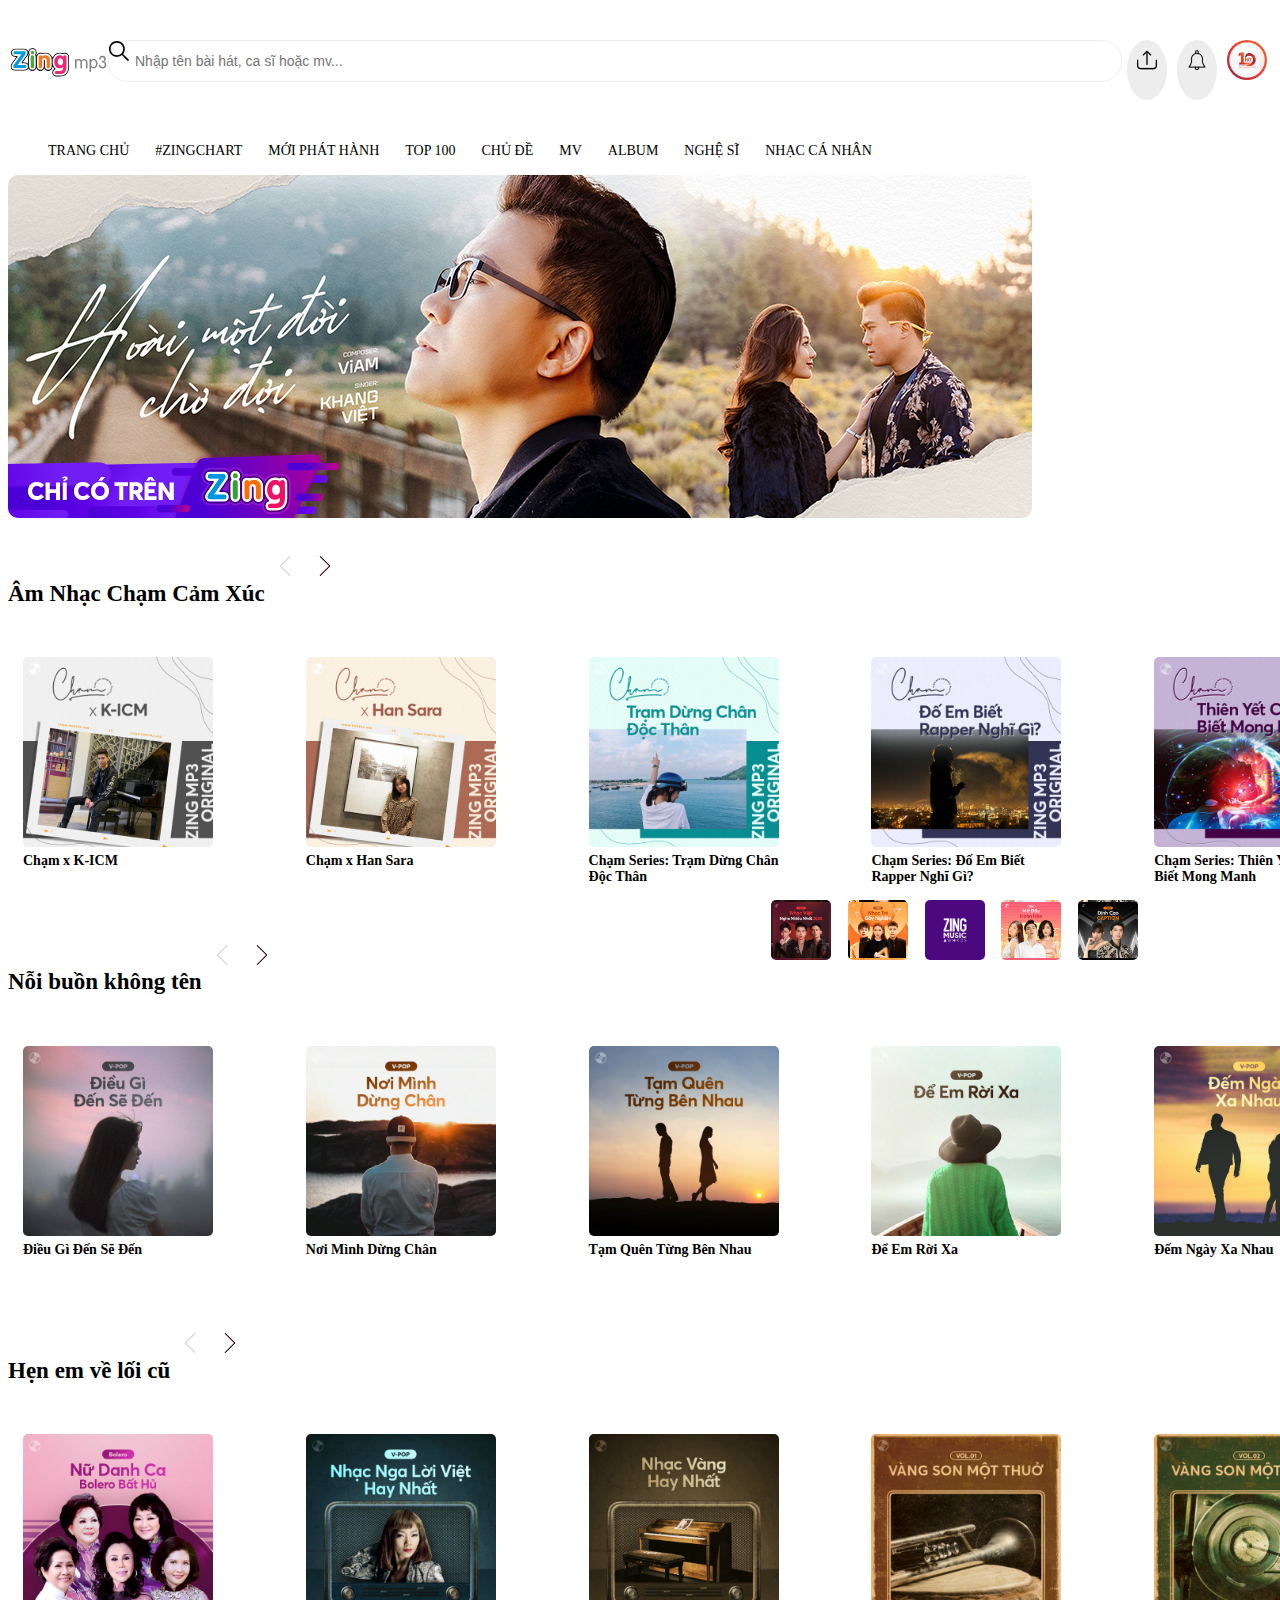
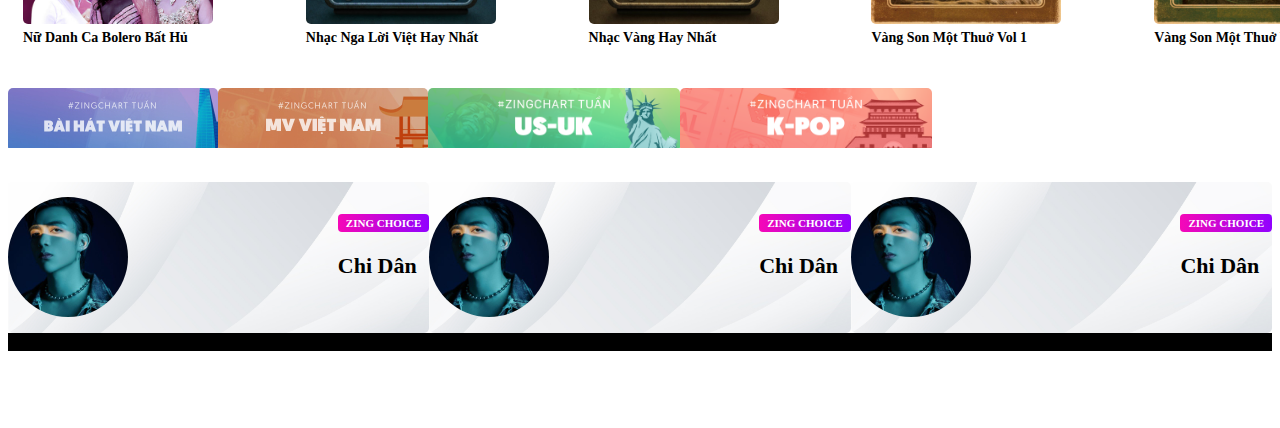
==== index.html @ ca233515 "push 23/11" ====
<!DOCTYPE html >
<html lang="en">
<head>
  <meta charset="UTF-8">
  <meta name="viewport" content="width=device-width, initial-scale=1.0">
  <link rel="stylesheet" href="/style/header/style.css">
  <link rel="stylesheet" href="/base.css">
  <link rel="stylesheet" href="./style/main/main.css">
  <link rel="stylesheet" href="https://cdnjs.cloudflare.com/ajax/libs/font-awesome/5.15.1/css/all.min.css" integrity="sha512-+4zCK9k+qNFUR5X+cKL9EIR+ZOhtIloNl9GIKS57V1MyNsYpYcUrUeQc9vNfzsWfV28IaLL3i96P9sdNyeRssA==" crossorigin="anonymous" />
  <link rel="stylesheet" href="https://cdn.jsdelivr.net/npm/bootstrap@4.5.3/dist/css/bootstrap.min.css" integrity="sha384-TX8t27EcRE3e/ihU7zmQxVncDAy5uIKz4rEkgIXeMed4M0jlfIDPvg6uqKI2xXr2" crossorigin="anonymous">
  <title>Zing mp3</title>
</head>
<body id="container">
  <div class="container" >

    <!--HEADER HTML-->
    <header class="row" >
      <div class="header__top col-xl-12">
        <div class="header__logo col-xl-2 col-md-3">
          <img src="./img/icon/logo.svg" alt="">
        </div>
        
        <div class="header__search col-xl-6 col-md-5">
          <img src="./img/icon/search.svg" alt="">
          <input type="text" name="" id="input" placeholder="Nhập tên bài hát, ca sĩ hoặc mv...">
          
          <div class="search__trend hidden" id="search__trend">
            <div class="search__box">
              <object type="image/svg+xml" data="./img/icon/trending.svg" class="">
              </object>
              <p>yêu một người</p>
            </div>
            <div class="search__box">
              <object type="image/svg+xml" data="./img/icon/trending.svg" class="">
              </object>
              <p>nhạc chuông</p>
            </div>
            <div class="search__box">
              <object type="image/svg+xml" data="./img/icon/trending.svg" class="">
              </object>
              <p>zing choice</p>
            </div>
            <div class="search__box">
              <object type="image/svg+xml" data="./img/icon/trending.svg" class="">
              </object>
              <p>#zingchart</p>
            </div>
          </div>
        </div>
  
        <div class="nav__item col-xl-4 col-md-4">
          <div class="nav__item-box">
            <object type="image/svg+xml" data="./img/icon/upload.svg" class="header__icon">
              
            </object>

          </div>
          <div class="nav__item-box">
            <object type="image/svg+xml" data="./img/icon/notification.svg" class="header__icon">
            </object>

          </div>
          <div class="nav__item-avatar">
            <img src="./img/icon/hit.png  " alt="">
          </div>
          
        </div>
      </div>
      
      <div class="header__bottom col-xl-12">
        <ul class="header__bottom--menu col-xl-12">
          <li>Trang chủ</li>
          <li class="landmarks_menu">

            <a href="#">#Zingchart</a>

            <ul class="mini__menu">
              <li class="menu__box">
                <div>Realtime</div>
                <p>Bài hát</p>
                <p>MV</p>
              </li>

              <li class="menu__box">
                <div>Tuần</div>
                <p>Bài hát</p>
                <p>MV</p>
              </li>

              <li class="menu__box">
                <div>Us - Uk</div>
                <p>Bài hát</p>
                <p>MV</p>
              </li>

              <li class="menu__box">
                <div>K - pop</div>
                <p>Bài hát</p>
                <p>MV</p>
              </li>
            </ul>
          </li>
          <li>Mới phát hành</li>
          <li class="landmarks_menu">
            Top 100
            <ul class="mini__menu">
              <li class="menu__box">
                <div>Việt Nam</div>
                <p>Nhạc trẻ</p>
                <p>Nhạc trữ tình</p>
                <p>Quê hương</p>
                <p>Nhạc cách mạng</p>
                <p>Rap / hip hop việt</p>
                <p>Rock việt</p>
                <p>Dacne việt</p>
              </li>

              <li class="menu__box">
                <div>Âu mĩ</div>
                <p>Pop</p>
                <p>Rock</p>
                <p>Rap / hip hop</p>
                <p>Country</p>
                <p>Electronic / Dance</p>
                <p>R&B / Soul</p>
                <p>Audiophile</p>
              </li>

              <li class="menu__box">
                <div>Châu Á</div>
                <p>Hàn quốc</p>
                <p>Nhật bản</p>
                <p>Hoa ngữ</p>
              </li>

              <li class="menu__box">
                <div>Hòa tấu</div>
                <p>Classical</p>
                <p>Piano</p>
                <p>Guitar</p>
                <p>Viloin</p>
                <p>Cello</p>
                <p>Saxophone</p>
                <p>Nhạc cụ khác</p>
              </li>
            </ul>
          </li>
          <li>Chủ đề</li>
          <li>Mv</li>
          <li>Album</li>
          <li>Nghệ sĩ</li>
          <li>Nhạc cá nhân</li>
          <li>
            <img src="https://zjs.zadn.vn/zmp3-desktop/releases/v0.2.5/images/VIP-1x.svg" alt="">
          </li>
        </ul>
      </div>
    </header> 

    <!--MAIN HTML-->

    <div class="main row">

      <!--SLIDE IMG-->
      <div class="main__img-slide col-xl-12">
        <img id="bg-img" class="col-xl-12" src="./img/icon/img-slide.jpg" alt="">

        <div class="bg__img">
          <div class="bg__img-move bg__img-1"></div>
          <div class="bg__img-move bg__img-2"></div>
          <div class="bg__img-move bg__img-3"></div>
          <div class="bg__img-move bg__img-4"></div>
          <div class="bg__img-move bg__img-5"></div>
        
        </div>
      </div>

      <!--CARD PLAYLIST 1-->
      <div class="main__playlist col-xl-12">
        <div class="main__title">
          <h4 class="col-xl-6">Âm Nhạc Chạm Cảm Xúc</h4>
          <div class="col-xl-6 main__title-right">
            <object class="left__icon" data="./img/icon/left-arrow.svg" type=""></object>
            <object data="./img/icon/right-arrow.svg" type=""></object>
          </div>
        </div>
        
        
        <div class="img__album">
          <div class="img__album-item col-xl-2dot4 col-2dot4 col-lg-2dot4">
            <div class="zoom__img">
              <div class="img__item">
              </div>
              <div class="control__play">
                <div>
                  <object data="./img/icon/heart.svg" type=""></object>
                </div>
                <object class="icon__play" data="./img/icon/play-circular-button.svg" type=""></object>
                <div>
                  <object data="./img/icon/more.svg" type=""></object>
                </div>
              </div>
            </div>
            <h5 class="list__name">Chạm x K-ICM</h5>
          </div>

          <div class="img__album-item col-xl-2dot4 col-2dot4 col-lg-2dot4">
            <div class="zoom__img">
              <div class="img__item img__item-2">
              </div>
              <div class="control__play">
                <div>
                  <object data="./img/icon/heart.svg" type=""></object>
                </div>
                <object class="icon__play" data="./img/icon/play-circular-button.svg" type=""></object>
                <div>
                  <object data="./img/icon/more.svg" type=""></object>
                </div>
              </div>
            </div>
            <h5 class="list__name">Chạm x Han Sara</h5>

          </div>
          <div class="img__album-item col-xl-2dot4 col-2dot4 col-lg-2dot4">
            <div class="zoom__img">
              <div class="img__item img__item-3">
              </div>
              <div class="control__play">
                <div>
                  <object data="./img/icon/heart.svg" type=""></object>
                </div>
                <object class="icon__play" data="./img/icon/play-circular-button.svg" type=""></object>
                <div>
                  <object data="./img/icon/more.svg" type=""></object>
                </div>
              </div>
            </div>
            <h5 class="list__name">Chạm Series: Trạm Dừng Chân Độc Thân</h5>
          </div>

          <div class="img__album-item col-xl-2dot4 col-2dot4 col-lg-2dot4">
            <div class="zoom__img">
              <div class="img__item img__item-4">
              </div>
              <div class="control__play">
                <div class="play__list">
                  <object data="./img/icon/heart.svg" type=""></object>
                </div>
                <object class="icon__play" data="./img/icon/play-circular-button.svg" type=""></object>
                <div>
                  <object data="./img/icon/more.svg" type=""></object>
                </div>
              </div>
            </div>
            <h5 class="list__name">Chạm Series: Đố Em Biết Rapper Nghĩ Gì?</h5>
          </div>

          <div class="img__album-item col-xl-2dot4 col-2dot4 col-lg-2dot4">
            <div class="zoom__img">
              <div class="img__item img__item-5">
              </div>
              <div class="control__play">
                <div>
                  <object data="./img/icon/heart.svg" type=""></object>
                </div>
                <object class="icon__play" data="./img/icon/play-circular-button.svg" type=""></object>
                <div>
                  <object data="./img/icon/more.svg" type=""></object>
                </div>
              </div>
            </div>
            <h5 class="list__name">Chạm Series: Thiên Yết Cũng Biết Mong Manh</h5>
          </div>
        </div>
      </div>

      <!--CARD PLAYLIST 2-->
      <div class="main__playlist col-xl-12">
        <div class="main__title">
          <h4 class="col-xl-6">Nỗi buồn không tên</h4>
          <div class="col-xl-6 main__title-right">
            <object class="left__icon" data="./img/icon/left-arrow.svg" type=""></object>
            <object data="./img/icon/right-arrow.svg" type=""></object>
          </div>
        </div>
        
        
        <div class="img__album">
          <div class="img__album-item col-xl-2dot4 col-2dot4 col-lg-2dot4">
            <div class="zoom__img">
              <div class="img__item img__item-6">
              </div>
              <div class="control__play">
                <div>
                  <object data="./img/icon/heart.svg" type=""></object>
                </div>
                <object class="icon__play" data="./img/icon/play-circular-button.svg" type=""></object>
                <div>
                  <object data="./img/icon/more.svg" type=""></object>
                </div>
              </div>
            </div>
            <h5 class="list__name">Điều Gì Đến Sẽ Đến</h5>
          </div>

          <div class="img__album-item col-xl-2dot4 col-2dot4 col-lg-2dot4">
            <div class="zoom__img">
              <div class="img__item img__item-7">
              </div>
              <div class="control__play">
                <div>
                  <object data="./img/icon/heart.svg" type=""></object>
                </div>
                <object class="icon__play" data="./img/icon/play-circular-button.svg" type=""></object>
                <div>
                  <object data="./img/icon/more.svg" type=""></object>
                </div>
              </div>
            </div>
            <h5 class="list__name">Nơi Mình Dừng Chân</h5>

          </div>
          <div class="img__album-item col-xl-2dot4 col-2dot4 col-lg-2dot4">
            <div class="zoom__img">
              <div class="img__item img__item-8">
              </div>
              <div class="control__play">
                <div>
                  <object data="./img/icon/heart.svg" type=""></object>
                </div>
                <object class="icon__play" data="./img/icon/play-circular-button.svg" type=""></object>
                <div>
                  <object data="./img/icon/more.svg" type=""></object>
                </div>
              </div>
            </div>
            <h5 class="list__name">Tạm Quên Từng Bên Nhau</h5>
          </div>

          <div class="img__album-item col-xl-2dot4 col-2dot4 col-lg-2dot4">
            <div class="zoom__img">
              <div class="img__item img__item-9">
              </div>
              <div class="control__play">
                <div class="play__list">
                  <object data="./img/icon/heart.svg" type=""></object>
                </div>
                <object class="icon__play" data="./img/icon/play-circular-button.svg" type=""></object>
                <div>
                  <object data="./img/icon/more.svg" type=""></object>
                </div>
              </div>
            </div>
            <h5 class="list__name">Để Em Rời Xa</h5>
          </div>

          <div class="img__album-item col-xl-2dot4 col-2dot4 col-lg-2dot4">
            <div class="zoom__img">
              <div class="img__item img__item-10">
              </div>
              <div class="control__play">
                <div>
                  <object data="./img/icon/heart.svg" type=""></object>
                </div>
                <object class="icon__play" data="./img/icon/play-circular-button.svg" type=""></object>
                <div>
                  <object data="./img/icon/more.svg" type=""></object>
                </div>
              </div>
            </div>
            <h5 class="list__name">Đếm Ngày Xa Nhau</h5>
          </div>
        </div>
      </div>

      <!--CARD PLAYLIST 3-->
      <div class="main__playlist col-xl-12">
        <div class="main__title">
          <h4 class="col-xl-6">Hẹn em về lối cũ</h4>
          <div class="col-xl-6 main__title-right">
            <object class="left__icon" data="./img/icon/left-arrow.svg" type=""></object>
            <object data="./img/icon/right-arrow.svg" type=""></object>
          </div>
        </div>
        
        
        <div class="img__album">
          <div class="img__album-item col-xl-2dot4 col-2dot4 col-lg-2dot4">
            <div class="zoom__img">
              <div class="img__item img__item-11">
              </div>
              <div class="control__play">
                <div>
                  <object data="./img/icon/heart.svg" type=""></object>
                </div>
                <object class="icon__play" data="./img/icon/play-circular-button.svg" type=""></object>
                <div>
                  <object data="./img/icon/more.svg" type=""></object>
                </div>
              </div>
            </div>
            <h5 class="list__name">Nữ Danh Ca Bolero Bất Hủ</h5>
          </div>

          <div class="img__album-item col-xl-2dot4 col-2dot4 col-lg-2dot4">
            <div class="zoom__img">
              <div class="img__item img__item-12">
              </div>
              <div class="control__play">
                <div>
                  <object data="./img/icon/heart.svg" type=""></object>
                </div>
                <object class="icon__play" data="./img/icon/play-circular-button.svg" type=""></object>
                <div>
                  <object data="./img/icon/more.svg" type=""></object>
                </div>
              </div>
            </div>
            <h5 class="list__name">Nhạc Nga Lời Việt Hay Nhất</h5>

          </div>
          <div class="img__album-item col-xl-2dot4 col-2dot4 col-lg-2dot4">
            <div class="zoom__img">
              <div class="img__item img__item-13">
              </div>
              <div class="control__play">
                <div>
                  <object data="./img/icon/heart.svg" type=""></object>
                </div>
                <object class="icon__play" data="./img/icon/play-circular-button.svg" type=""></object>
                <div>
                  <object data="./img/icon/more.svg" type=""></object>
                </div>
              </div>
            </div>
            <h5 class="list__name">Nhạc Vàng Hay Nhất</h5>
          </div>

          <div class="img__album-item col-xl-2dot4 col-2dot4 col-lg-2dot4">
            <div class="zoom__img">
              <div class="img__item img__item-14">
              </div>
              <div class="control__play">
                <div class="play__list">
                  <object data="./img/icon/heart.svg" type=""></object>
                </div>
                <object class="icon__play" data="./img/icon/play-circular-button.svg" type=""></object>
                <div>
                  <object data="./img/icon/more.svg" type=""></object>
                </div>
              </div>
            </div>
            <h5 class="list__name">Vàng Son Một Thuở Vol 1</h5>
          </div>

          <div class="img__album-item col-xl-2dot4 col-2dot4 col-lg-2dot4">
            <div class="zoom__img">
              <div class="img__item img__item-15">
              </div>
              <div class="control__play">
                <div>
                  <object data="./img/icon/heart.svg" type=""></object>
                </div>
                <object class="icon__play" data="./img/icon/play-circular-button.svg" type=""></object>
                <div>
                  <object data="./img/icon/more.svg" type=""></object>
                </div>
              </div>
            </div>
            <h5 class="list__name">Vàng Son Một Thuở Vol 2</h5>
          </div>
        </div>
      </div>

      <div class="song__ranking"></div>


      <div class="col-xl-12 zingchart__list">
        <div class="chart__item col-xl-3">
          <div>
            <img src="./img//img-card/chart1.jpg" alt="">
          </div>
          
        </div>
        
        <div class="chart__item col-xl-3">
          <div>
            <img src="./img//img-card/chart2.jpg" alt="">
          </div>
        </div>

        <div class="chart__item col-xl-3">
          <div>
            <img src="./img//img-card/chart3.png" alt="">
          </div>
        </div>

        <div class="chart__item col-xl-3">
          <div>
            <img src="./img//img-card/chart4.png" alt="">
          </div>
        </div>
        

      </div>

      <div class="zing__choice col-xl-12">
        <div class="singer__choice col-xl-4">
          <img class="choice__avatar" src="./img//img-card/chi-dan.jpg" alt="">
          <div class="info__choice">
            <span><i class="fas fa-star"></i>ZING CHOICE</span>
            <p>Chi Dân</p>
          </div>
        </div>
        
        <div class="singer__choice col-xl-4">
          <img class="choice__avatar" src="./img//img-card/chi-dan.jpg" alt="">
          <div class="info__choice">
            <span><i class="fas fa-star"></i>ZING CHOICE</span>
            <p>Chi Dân</p>
          </div>
        </div>

        <div class="singer__choice col-xl-4">
          <img class="choice__avatar" src="./img//img-card/chi-dan.jpg" alt="">
          <div class="info__choice">
            <span><i class="fas fa-star"></i>ZING CHOICE</span>
            <p>Chi Dân</p>
          </div>
        </div>

      </div>


      
    </div>

    <div class="col-xl-12" style="background-color: black;display: flex;">
      111

    </div>
  </div>
</body>

<script src="./js/header.js"></script>
</html>
---- style/header/style.css ----
.hidden {
  display: none;
}

.show {
  display: block;
}

.col-half-offset {
  margin-left: 4.166666667% !important;
}

.col-2dot4,
.col-sm-2dot4,
.col-md-2dot4,
.col-lg-2dot4,
.col-xl-2dot4 {
  position: relative;
  width: 100%;
  min-height: 1px;
  padding-right: 15px;
  padding-left: 15px;
}

.col-2dot4 {
  -webkit-box-flex: 0;
  -ms-flex: 0 0 20%;
  flex: 0 0 20%;
  max-width: 20%;
}

@media (min-width: 540px) {
  .col-sm-2dot4 {
    -webkit-box-flex: 0;
    -ms-flex: 0 0 20%;
    flex: 0 0 20%;
    max-width: 20%;
  }
}

@media (min-width: 720px) {
  .col-md-2dot4 {
    -webkit-box-flex: 0;
    -ms-flex: 0 0 20%;
    flex: 0 0 20%;
    max-width: 20%;
  }
}

@media (min-width: 960px) {
  .col-lg-2dot4 {
    -webkit-box-flex: 0;
    -ms-flex: 0 0 20%;
    flex: 0 0 20%;
    max-width: 20%;
  }
}

@media (min-width: 1140px) {
  .col-xl-2dot4 {
    -webkit-box-flex: 0;
    -ms-flex: 0 0 20%;
    flex: 0 0 20%;
    max-width: 20%;
  }
}

.hidden {
  display: none;
}

.show {
  display: block;
}

.col-half-offset {
  margin-left: 4.166666667% !important;
}

.col-2dot4,
.col-sm-2dot4,
.col-md-2dot4,
.col-lg-2dot4,
.col-xl-2dot4 {
  position: relative;
  width: 100%;
  min-height: 1px;
  padding-right: 15px;
  padding-left: 15px;
}

.col-2dot4 {
  -webkit-box-flex: 0;
  -ms-flex: 0 0 20%;
  flex: 0 0 20%;
  max-width: 20%;
}

@media (min-width: 540px) {
  .col-sm-2dot4 {
    -webkit-box-flex: 0;
    -ms-flex: 0 0 20%;
    flex: 0 0 20%;
    max-width: 20%;
  }
}

@media (min-width: 720px) {
  .col-md-2dot4 {
    -webkit-box-flex: 0;
    -ms-flex: 0 0 20%;
    flex: 0 0 20%;
    max-width: 20%;
  }
}

@media (min-width: 960px) {
  .col-lg-2dot4 {
    -webkit-box-flex: 0;
    -ms-flex: 0 0 20%;
    flex: 0 0 20%;
    max-width: 20%;
  }
}

@media (min-width: 1140px) {
  .col-xl-2dot4 {
    -webkit-box-flex: 0;
    -ms-flex: 0 0 20%;
    flex: 0 0 20%;
    max-width: 20%;
  }
}

.container {
  height: 2000px;
}

header {
  margin-top: 20px;
  -webkit-box-align: center;
      -ms-flex-align: center;
          align-items: center;
  position: -webkit-sticky;
  position: sticky;
  top: 0;
  padding-top: 20px;
  z-index: 99;
  background-color: white;
}

header .header__top {
  display: -webkit-box;
  display: -ms-flexbox;
  display: flex;
}

header .header__logo img {
  height: 32px;
  width: 100px;
  -webkit-transform: translateY(20%);
          transform: translateY(20%);
}

header .header__search {
  position: relative;
  width: 100%;
  border-radius: 20px;
  z-index: 3;
  border: 1px solid #dbdbdb80;
  height: 40px;
}

header .header__search img {
  height: 20px;
  width: 20px;
  margin-bottom: 5px;
}

header .header__search .search__trend {
  position: absolute;
  top: -12px;
  left: 0;
  right: 0;
  z-index: -1;
  background-color: white;
  border-left: 1px solid #dbdbdb80;
  border-right: 1px solid #dbdbdb80;
  border-bottom: 1px solid #dbdbdb80;
  border-radius: 20px !important;
  margin-top: 10px;
  padding-bottom: 10px;
}

header .header__search .search__trend object {
  cursor: pointer;
  height: 20px;
  width: 20px;
  stroke: "white";
  stroke-width: "10";
  -webkit-transform: translateY(50%);
          transform: translateY(50%);
  -webkit-filter: invert(76%) sepia(1%) saturate(386%) hue-rotate(14deg) brightness(84%) contrast(93%);
          filter: invert(76%) sepia(1%) saturate(386%) hue-rotate(14deg) brightness(84%) contrast(93%);
}

header .header__search .search__trend div {
  cursor: pointer;
  border-radius: 5px;
  display: -webkit-box;
  display: -ms-flexbox;
  display: flex;
  padding: 2px 0 2px 6px;
  line-height: 37px !important;
}

header .header__search .search__trend div:first-child {
  margin-top: 30px;
}

header .header__search .search__trend div:hover {
  background-color: #DBDBDB;
}

header .header__search .search__trend div p {
  margin-left: 10px;
  font-size: 14px;
  margin-bottom: 0;
}

header .header__search input {
  margin: 0 auto;
  width: 95%;
  border: none;
  line-height: 36px;
}

header .header__search input::-webkit-input-placeholder {
  font-size: 14px;
}

header .header__search input:focus {
  outline: none;
}

header .header__search input:focus .header__search {
  height: 100px !important;
}

header .header__search input::before {
  content: '';
  height: 100px;
}

header .nav__item {
  display: -webkit-box;
  display: -ms-flexbox;
  display: flex;
  -webkit-box-pack: end;
      -ms-flex-pack: end;
          justify-content: flex-end;
  padding-right: 0;
}

header .nav__item .nav__item-box {
  height: 40px;
  width: 40px;
  border-radius: 50%;
  background-color: #dbdbdb80;
  padding: 10px 0px;
  margin: 0 5px;
  cursor: pointer;
}

header .nav__item .nav__item-box object {
  cursor: pointer;
  height: 20px;
  width: 20px;
  stroke: "white";
  stroke-width: "10";
  display: block;
  margin: 0 auto;
}

header .nav__item .nav__item-box:hover {
  background-color: #DBDBDB;
}

header .nav__item .nav__item-box:hover .header__icon {
  -webkit-filter: invert(38%) sepia(19%) saturate(2216%) hue-rotate(217deg) brightness(88%) contrast(83%);
          filter: invert(38%) sepia(19%) saturate(2216%) hue-rotate(217deg) brightness(88%) contrast(83%);
}

header .nav__item .nav__item-avatar {
  height: 40px;
  width: 40px;
  margin: 0 5px;
}

header .nav__item .nav__item-avatar img {
  height: 40px;
  width: 40px;
  border-radius: 50%;
}

.header__bottom .header__bottom--menu {
  display: -webkit-box;
  display: -ms-flexbox;
  display: flex;
  list-style: none;
}

.header__bottom .header__bottom--menu > li {
  cursor: pointer;
  font-weight: 500;
  font-size: 14px;
  margin: 27px 13px 0px 13px;
  text-transform: uppercase;
}

.header__bottom .header__bottom--menu > li:first-child {
  margin-left: 0;
}

.header__bottom .header__bottom--menu > li img {
  -webkit-transform: translateY(-10%);
          transform: translateY(-10%);
}

.header__bottom .header__bottom--menu > li > a {
  text-decoration: none;
  color: black;
}

.header__bottom .header__bottom--menu .landmarks_menu {
  position: relative;
}

.header__bottom .header__bottom--menu .landmarks_menu:hover .mini__menu {
  display: -webkit-box !important;
  display: -ms-flexbox !important;
  display: flex !important;
}

.header__bottom .header__bottom--menu .mini__menu {
  z-index: 2;
  position: absolute;
  display: none !important;
  border: 1px solid #dbdbdb80;
  border-radius: 15px;
  top: 100%;
  left: 0;
  display: -webkit-box;
  display: -ms-flexbox;
  display: flex;
  width: 45vw;
  color: black;
  list-style: none;
  padding-left: 0;
  padding-top: 15px;
  background-color: white;
  padding-bottom: 10px;
}

.header__bottom .header__bottom--menu .mini__menu .menu__box {
  width: 25%;
}

.header__bottom .header__bottom--menu .mini__menu .menu__box:first-child {
  margin: 0;
}

.header__bottom .header__bottom--menu .mini__menu .menu__box div {
  cursor: text !important;
  padding-left: 15px;
  margin-bottom: 10px;
  font-weight: 500;
  font-size: 15px;
}

.header__bottom .header__bottom--menu .mini__menu .menu__box p {
  margin: 0;
  font-weight: 400;
  text-transform: none;
  padding: 10px 15px;
}

.header__bottom .header__bottom--menu .mini__menu .menu__box p:hover {
  background-color: #DBDBDB;
}

.header__bottom .header__bottom--menu > li > a:hover {
  color: #6e55b4;
}

.header__bottom .header__bottom--menu > li:hover {
  color: #6e55b4;
}
/*# sourceMappingURL=style.css.map */
---- base.css ----
.main__img-slide:hover .bg__img-move  {
  top: 80% !important;
  /* z-index: 3; */
}
---- style/main/main.css ----
.hidden {
  display: none;
}

.show {
  display: block;
}

.col-half-offset {
  margin-left: 4.166666667% !important;
}

.col-2dot4,
.col-sm-2dot4,
.col-md-2dot4,
.col-lg-2dot4,
.col-xl-2dot4 {
  position: relative;
  width: 100%;
  min-height: 1px;
  padding-right: 15px;
  padding-left: 15px;
}

.col-2dot4 {
  -webkit-box-flex: 0;
  -ms-flex: 0 0 20%;
  flex: 0 0 20%;
  max-width: 20%;
}

@media (min-width: 540px) {
  .col-sm-2dot4 {
    -webkit-box-flex: 0;
    -ms-flex: 0 0 20%;
    flex: 0 0 20%;
    max-width: 20%;
  }
}

@media (min-width: 720px) {
  .col-md-2dot4 {
    -webkit-box-flex: 0;
    -ms-flex: 0 0 20%;
    flex: 0 0 20%;
    max-width: 20%;
  }
}

@media (min-width: 960px) {
  .col-lg-2dot4 {
    -webkit-box-flex: 0;
    -ms-flex: 0 0 20%;
    flex: 0 0 20%;
    max-width: 20%;
  }
}

@media (min-width: 1140px) {
  .col-xl-2dot4 {
    -webkit-box-flex: 0;
    -ms-flex: 0 0 20%;
    flex: 0 0 20%;
    max-width: 20%;
  }
}

.main {
  z-index: 2;
}

.main .main__img-slide {
  -webkit-transition: all 1s;
  transition: all 1s;
}

.main .main__img-slide img {
  border-radius: 10px;
}

.main .main__img-slide:hover .bg__img-move {
  top: 80%;
}

.main .main__img-slide .bg__img {
  display: -webkit-box;
  display: -ms-flexbox;
  display: flex;
}

.main .main__img-slide .bg__img .bg__img-move {
  position: absolute;
  top: 100%;
  left: 60%;
  -webkit-transition: all 0.4s;
  transition: all 0.4s;
  height: 56px;
  width: 56px;
  border-radius: 5px;
  border: 2px solid rgba(0, 0, 0, 0);
  background-image: url(../../img/img-lit/1.jpg);
  background-size: cover;
  margin: 0 3px;
}

.main .main__img-slide .bg__img .bg__img-move:hover {
  border: 2px solid white !important;
}

.main .main__img-slide .bg__img .bg__img-2 {
  position: absolute;
  top: 100%;
  left: 66%;
  -webkit-transition: all 0.5s;
  transition: all 0.5s;
  height: 56px;
  width: 56px;
  border: 2px solid rgba(0, 0, 0, 0);
  background-image: url("../../img/img-lit/2.jpg") !important;
  background-size: cover;
  margin: 0 3px;
}

.main .main__img-slide .bg__img .bg__img-3 {
  position: absolute;
  top: 100%;
  left: 72%;
  -webkit-transition: all 0.6s;
  transition: all 0.6s;
  height: 56px;
  width: 56px;
  border: 2px solid rgba(0, 0, 0, 0);
  background-image: url("../../img/img-lit/3.jpg") !important;
  background-size: cover;
  margin: 0 3px;
}

.main .main__img-slide .bg__img .bg__img-4 {
  position: absolute;
  top: 100%;
  left: 78%;
  -webkit-transition: all 0.7s;
  transition: all 0.7s;
  height: 56px;
  width: 56px;
  border: 2px solid rgba(0, 0, 0, 0);
  background-image: url("../../img/img-lit/4.jpg") !important;
  background-size: cover;
  margin: 0 3px;
}

.main .main__img-slide .bg__img .bg__img-5 {
  position: absolute;
  top: 100%;
  left: 84%;
  -webkit-transition: all 0.8s;
  transition: all 0.8s;
  height: 56px;
  width: 56px;
  border: 2px solid rgba(0, 0, 0, 0);
  background-image: url("../../img/img-lit/5.jpg") !important;
  background-size: cover;
  margin: 0 3px;
}

.main .main__playlist {
  z-index: 2;
  background-color: white;
  padding-top: 28px;
}

.main .main__playlist div {
  display: -webkit-box;
  display: -ms-flexbox;
  display: flex;
}

.main .main__playlist div div {
  -webkit-box-pack: end !important;
      -ms-flex-pack: end !important;
          justify-content: flex-end !important;
}

.main .main__playlist h4 {
  font-size: 23px;
  font-weight: 700;
}

.main .main__playlist object {
  height: 20px;
  width: 20px;
  -webkit-transform: translateY(30%);
          transform: translateY(30%);
  margin: 0 10px;
}

.main .main__playlist .main__title-right > object:first-child {
  -webkit-filter: invert(96%) sepia(6%) saturate(24%) hue-rotate(201deg) brightness(97%) contrast(92%);
          filter: invert(96%) sepia(6%) saturate(24%) hue-rotate(201deg) brightness(97%) contrast(92%);
}

.main .main__playlist .img__album {
  display: -webkit-box;
  display: -ms-flexbox;
  display: flex;
  margin-top: 20px;
}

.main .main__playlist .img__album .img__album-item {
  display: -webkit-box;
  display: -ms-flexbox;
  display: flex;
  -webkit-box-orient: vertical;
  -webkit-box-direction: normal;
      -ms-flex-direction: column;
          flex-direction: column;
}

.main .main__playlist .img__album .img__album-item img {
  height: 190px;
  width: 190px;
  border-radius: 5px;
  background-position: center;
}

.main .main__playlist .img__album .img__album-item h5 {
  margin-top: 6px;
  font-size: 14px;
}

.main .main__playlist .img__album .img__album-item .zoom__img {
  height: 190px;
  width: 190px;
  overflow: hidden;
  border-radius: 5px;
  display: inline-block;
}

.main .main__playlist .img__album .img__album-item .zoom__img:hover .img__item, .main .main__playlist .img__album .img__album-item .zoom__img:focus .img__item {
  -webkit-transform: scale(1.1);
          transform: scale(1.1);
}

.main .main__playlist .img__album .img__album-item .zoom__img:hover .control__play, .main .main__playlist .img__album .img__album-item .zoom__img:focus .control__play {
  display: -webkit-box;
  display: -ms-flexbox;
  display: flex;
}

.main .main__playlist .img__album .img__album-item .zoom__img:hover .img__item::before, .main .main__playlist .img__album .img__album-item .zoom__img:focus .img__item::before {
  display: block;
}

.main .main__playlist .img__album .img__album-item .zoom__img .img__item {
  -webkit-transition: all .7s;
  transition: all .7s;
  height: 100%;
  width: 100%;
  background-image: url("../../img/img-card/1.jpg") !important;
  background-position: center;
  background-size: cover;
  position: relative;
  background-repeat: no-repeat;
}

.main .main__playlist .img__album .img__album-item .zoom__img .img__item::before {
  content: "";
  display: none;
  height: 100%;
  width: 100%;
  position: absolute;
  top: 0;
  left: 0;
  background-color: rgba(0, 0, 0, 0.7);
}

.main .main__playlist .img__album .img__album-item .zoom__img .img__item-2 {
  -webkit-transition: all .7s;
  transition: all .7s;
  height: 100%;
  width: 100%;
  background-image: url("../../img/img-card/2.jpg") !important;
  background-position: center;
  background-size: cover;
  position: relative;
  background-repeat: no-repeat;
}

.main .main__playlist .img__album .img__album-item .zoom__img .img__item-3 {
  -webkit-transition: all .7s;
  transition: all .7s;
  height: 100%;
  width: 100%;
  background-image: url("../../img/img-card/3.jpg") !important;
  background-position: center;
  background-size: cover;
  position: relative;
  background-repeat: no-repeat;
}

.main .main__playlist .img__album .img__album-item .zoom__img .img__item-4 {
  -webkit-transition: all .7s;
  transition: all .7s;
  height: 100%;
  width: 100%;
  background-image: url("../../img/img-card/4.jpg") !important;
  background-position: center;
  background-size: cover;
  position: relative;
  background-repeat: no-repeat;
}

.main .main__playlist .img__album .img__album-item .zoom__img .img__item-5 {
  -webkit-transition: all .7s;
  transition: all .7s;
  height: 100%;
  width: 100%;
  background-image: url("../../img/img-card/5.jpg") !important;
  background-position: center;
  background-size: cover;
  position: relative;
  background-repeat: no-repeat;
}

.main .main__playlist .img__album .img__album-item .zoom__img .img__item-6 {
  -webkit-transition: all .7s;
  transition: all .7s;
  height: 100%;
  width: 100%;
  background-image: url("../../img/img-card/6.jpg") !important;
  background-position: center;
  background-size: cover;
  position: relative;
  background-repeat: no-repeat;
}

.main .main__playlist .img__album .img__album-item .zoom__img .img__item-7 {
  -webkit-transition: all .7s;
  transition: all .7s;
  height: 100%;
  width: 100%;
  background-image: url("../../img/img-card/7.jpg") !important;
  background-position: center;
  background-size: cover;
  position: relative;
  background-repeat: no-repeat;
}

.main .main__playlist .img__album .img__album-item .zoom__img .img__item-8 {
  -webkit-transition: all .7s;
  transition: all .7s;
  height: 100%;
  width: 100%;
  background-image: url("../../img/img-card/8.jpg") !important;
  background-position: center;
  background-size: cover;
  position: relative;
  background-repeat: no-repeat;
}

.main .main__playlist .img__album .img__album-item .zoom__img .img__item-9 {
  -webkit-transition: all .7s;
  transition: all .7s;
  height: 100%;
  width: 100%;
  background-image: url("../../img/img-card/9.jpg") !important;
  background-position: center;
  background-size: cover;
  position: relative;
  background-repeat: no-repeat;
}

.main .main__playlist .img__album .img__album-item .zoom__img .img__item-10 {
  -webkit-transition: all .7s;
  transition: all .7s;
  height: 100%;
  width: 100%;
  background-image: url("../../img/img-card/10.jpg") !important;
  background-position: center;
  background-size: cover;
  position: relative;
  background-repeat: no-repeat;
}

.main .main__playlist .img__album .img__album-item .zoom__img .img__item-11 {
  -webkit-transition: all .7s;
  transition: all .7s;
  height: 100%;
  width: 100%;
  background-image: url("../../img/img-card/11.jpg") !important;
  background-position: center;
  background-size: cover;
  position: relative;
  background-repeat: no-repeat;
}

.main .main__playlist .img__album .img__album-item .zoom__img .img__item-12 {
  -webkit-transition: all .7s;
  transition: all .7s;
  height: 100%;
  width: 100%;
  background-image: url("../../img/img-card/12.jpg") !important;
  background-position: center;
  background-size: cover;
  position: relative;
  background-repeat: no-repeat;
}

.main .main__playlist .img__album .img__album-item .zoom__img .img__item-13 {
  -webkit-transition: all .7s;
  transition: all .7s;
  height: 100%;
  width: 100%;
  background-image: url("../../img/img-card/13.jpg") !important;
  background-position: center;
  background-size: cover;
  position: relative;
  background-repeat: no-repeat;
}

.main .main__playlist .img__album .img__album-item .zoom__img .img__item-14 {
  -webkit-transition: all .7s;
  transition: all .7s;
  height: 100%;
  width: 100%;
  background-image: url("../../img/img-card/14.jpg") !important;
  background-position: center;
  background-size: cover;
  position: relative;
  background-repeat: no-repeat;
}

.main .main__playlist .img__album .img__album-item .zoom__img .img__item-15 {
  -webkit-transition: all .7s;
  transition: all .7s;
  height: 100%;
  width: 100%;
  background-image: url("../../img/img-card/15.jpg") !important;
  background-position: center;
  background-size: cover;
  position: relative;
  background-repeat: no-repeat;
}

.main .main__playlist .img__album .img__album-item .zoom__img .control__play {
  display: -webkit-box;
  display: -ms-flexbox;
  display: flex;
  display: none;
  position: absolute;
  -webkit-box-align: center;
      -ms-flex-align: center;
          align-items: center;
  top: 34%;
  left: 14%;
}

.main .main__playlist .img__album .img__album-item .zoom__img .control__play div {
  border-radius: 50%;
  margin: 0 5px;
  height: 35px;
  width: 35px;
}

.main .main__playlist .img__album .img__album-item .zoom__img .control__play div object {
  z-index: 1;
  margin: 0 auto;
  -webkit-transform: translateY(40%);
          transform: translateY(40%);
}

.main .main__playlist .img__album .img__album-item .zoom__img .control__play div:hover {
  background-color: rgba(190, 187, 187, 0.6);
}

.main .main__playlist .img__album .img__album-item .zoom__img .control__play div:first-child {
  margin-right: 10px;
}

.main .main__playlist .img__album .img__album-item .zoom__img .control__play .icon__play {
  height: 50px;
  width: 50px;
  -webkit-transform: translateY(-2%);
          transform: translateY(-2%);
}

.main .main__playlist .img__album .img__album-item .list__name {
  min-height: 34px;
  max-width: 190px;
  word-wrap: break-word;
}

.main .zingchart__list {
  display: -webkit-box;
  display: -ms-flexbox;
  display: flex;
}

.main .zingchart__list .chart__item div {
  width: 100%;
  overflow: hidden;
  border-radius: 5px;
  cursor: pointer;
}

.main .zingchart__list .chart__item div img {
  height: 60px;
  width: 100%;
  -webkit-transition: -webkit-transform .7s ease;
  transition: -webkit-transform .7s ease;
  transition: transform .7s ease;
  transition: transform .7s ease, -webkit-transform .7s ease;
}

.main .zingchart__list .chart__item div:hover img {
  -webkit-transform: scale(1.05);
          transform: scale(1.05);
}

.main .zing__choice {
  display: -webkit-box;
  display: -ms-flexbox;
  display: flex;
  margin-top: 30px;
}

.main .zing__choice .singer__choice {
  display: -webkit-box;
  display: -ms-flexbox;
  display: flex;
  background-image: url(../../img/img-card/spotlight-bg.jpg);
  background-size: cover;
  border-radius: 5px;
  -webkit-box-pack: justify;
      -ms-flex-pack: justify;
          justify-content: space-between;
  -webkit-box-align: center;
      -ms-flex-align: center;
          align-items: center;
  height: 151px;
  width: 100%;
}

.main .zing__choice .singer__choice img {
  border-radius: 50%;
  height: 120px;
  width: 120px;
}

.main .zing__choice .singer__choice .info__choice span {
  background: -webkit-gradient(linear, left top, right top, from(#f508b7), to(#9102ff));
  background: linear-gradient(to right, #f508b7, #9102ff);
  color: #fff;
  font-weight: 700;
  font-size: 11px;
  border-radius: 4px;
  padding: 3px 8px;
  text-align: center;
  cursor: pointer;
  margin-bottom: 3px;
}

.main .zing__choice .singer__choice .info__choice p {
  font-size: 22px;
  font-weight: 700;
}
/*# sourceMappingURL=main.css.map */
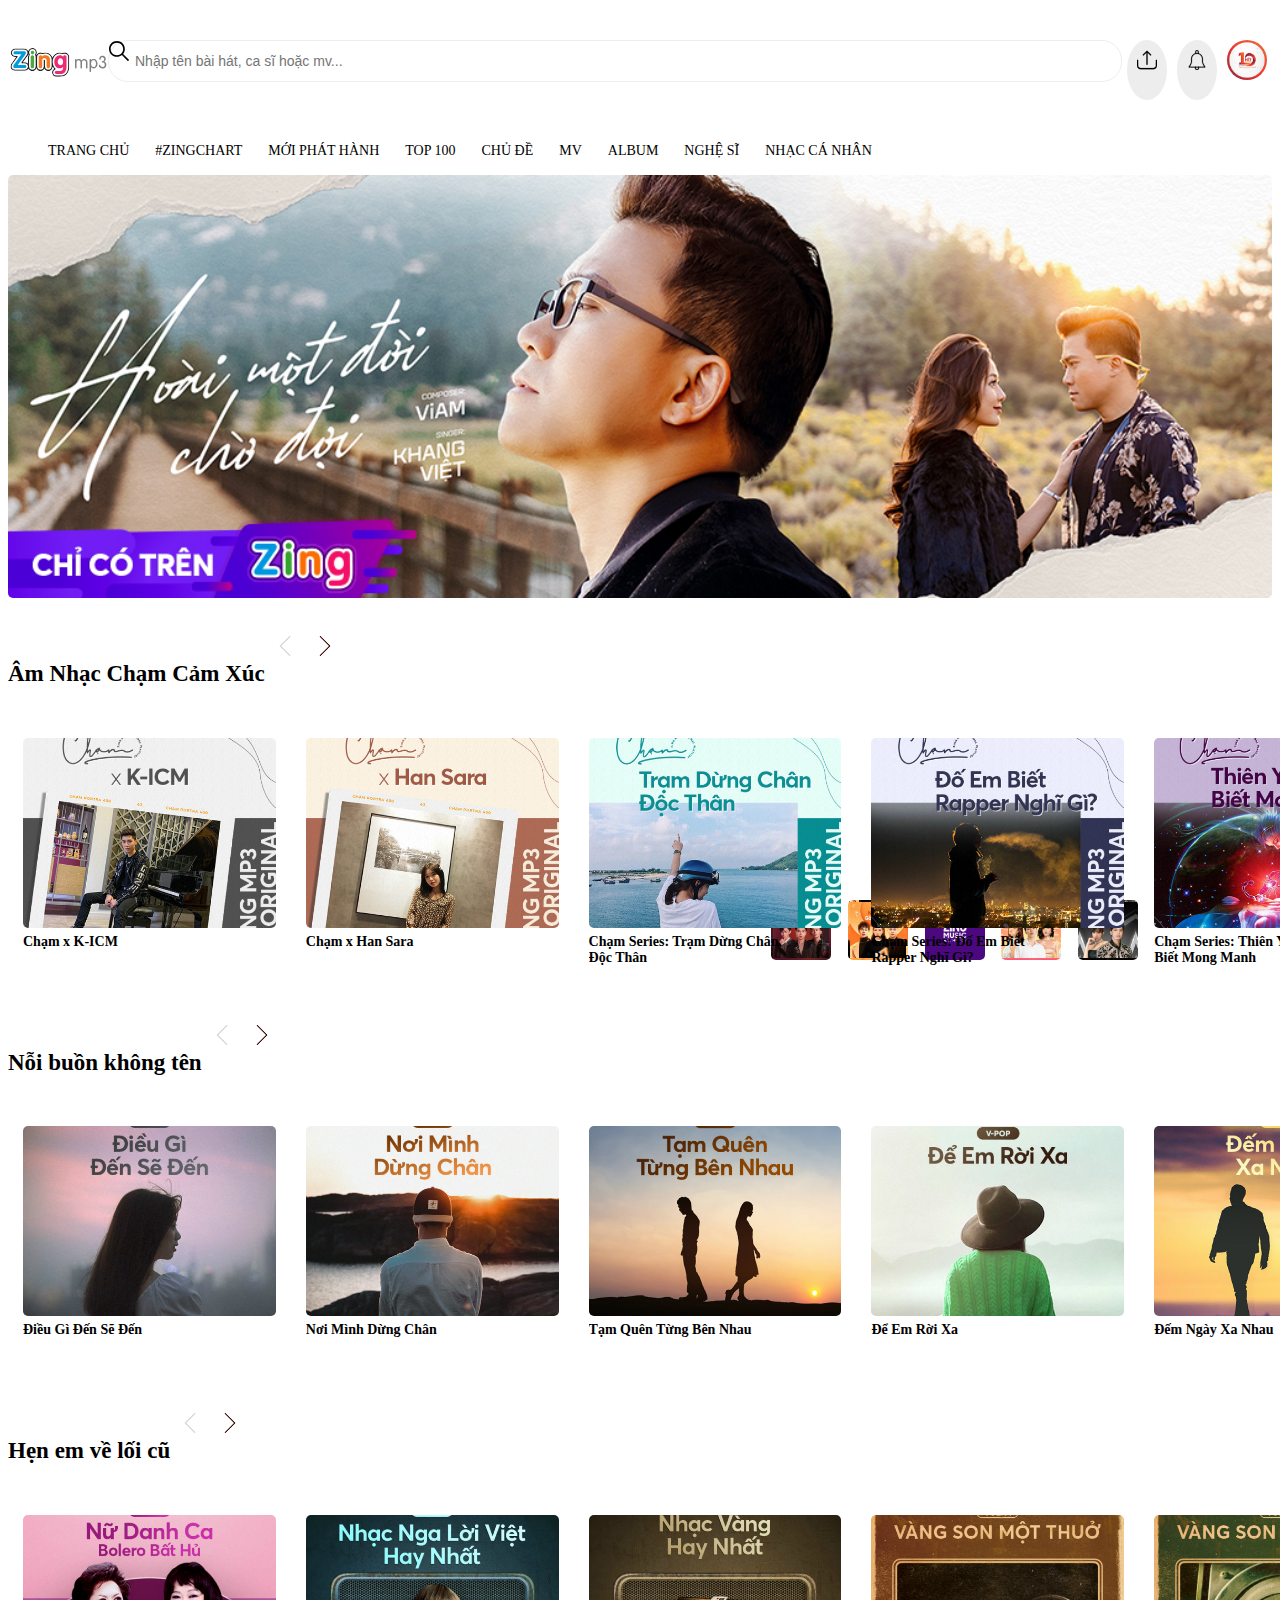
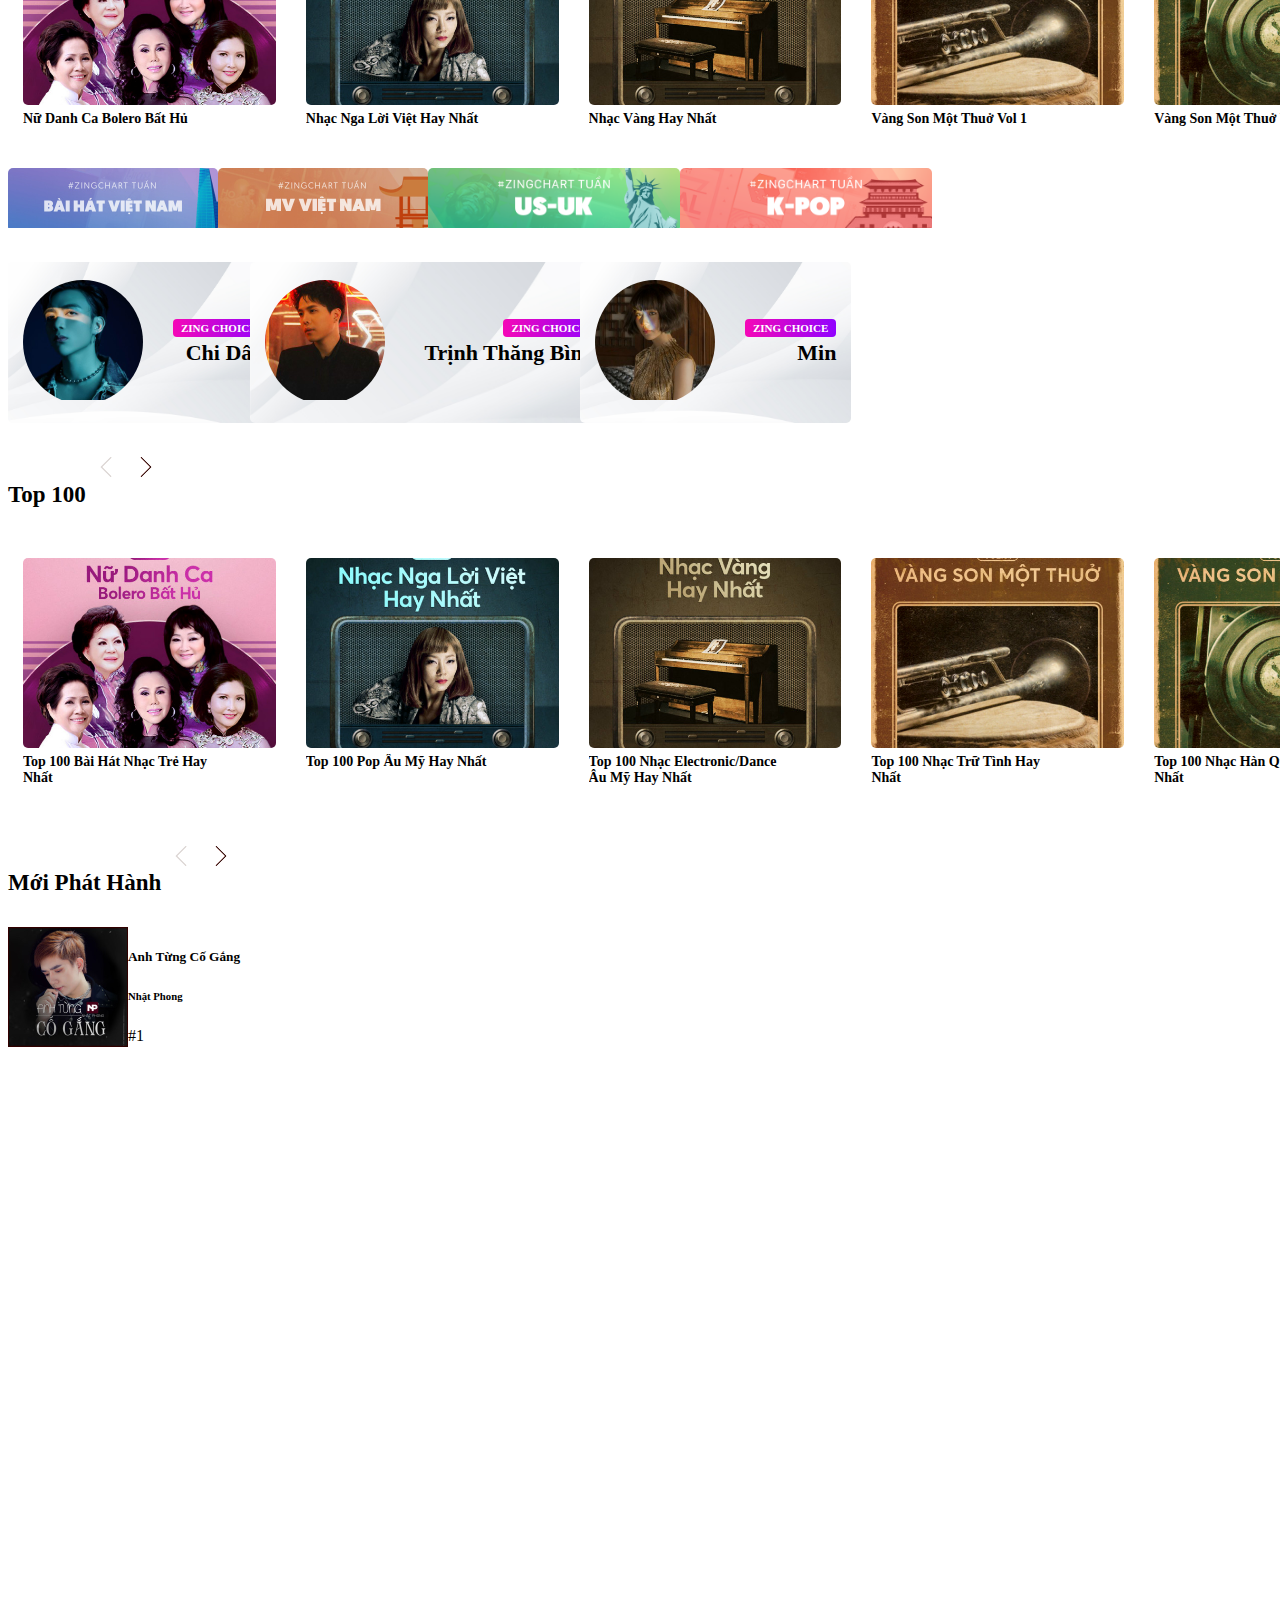
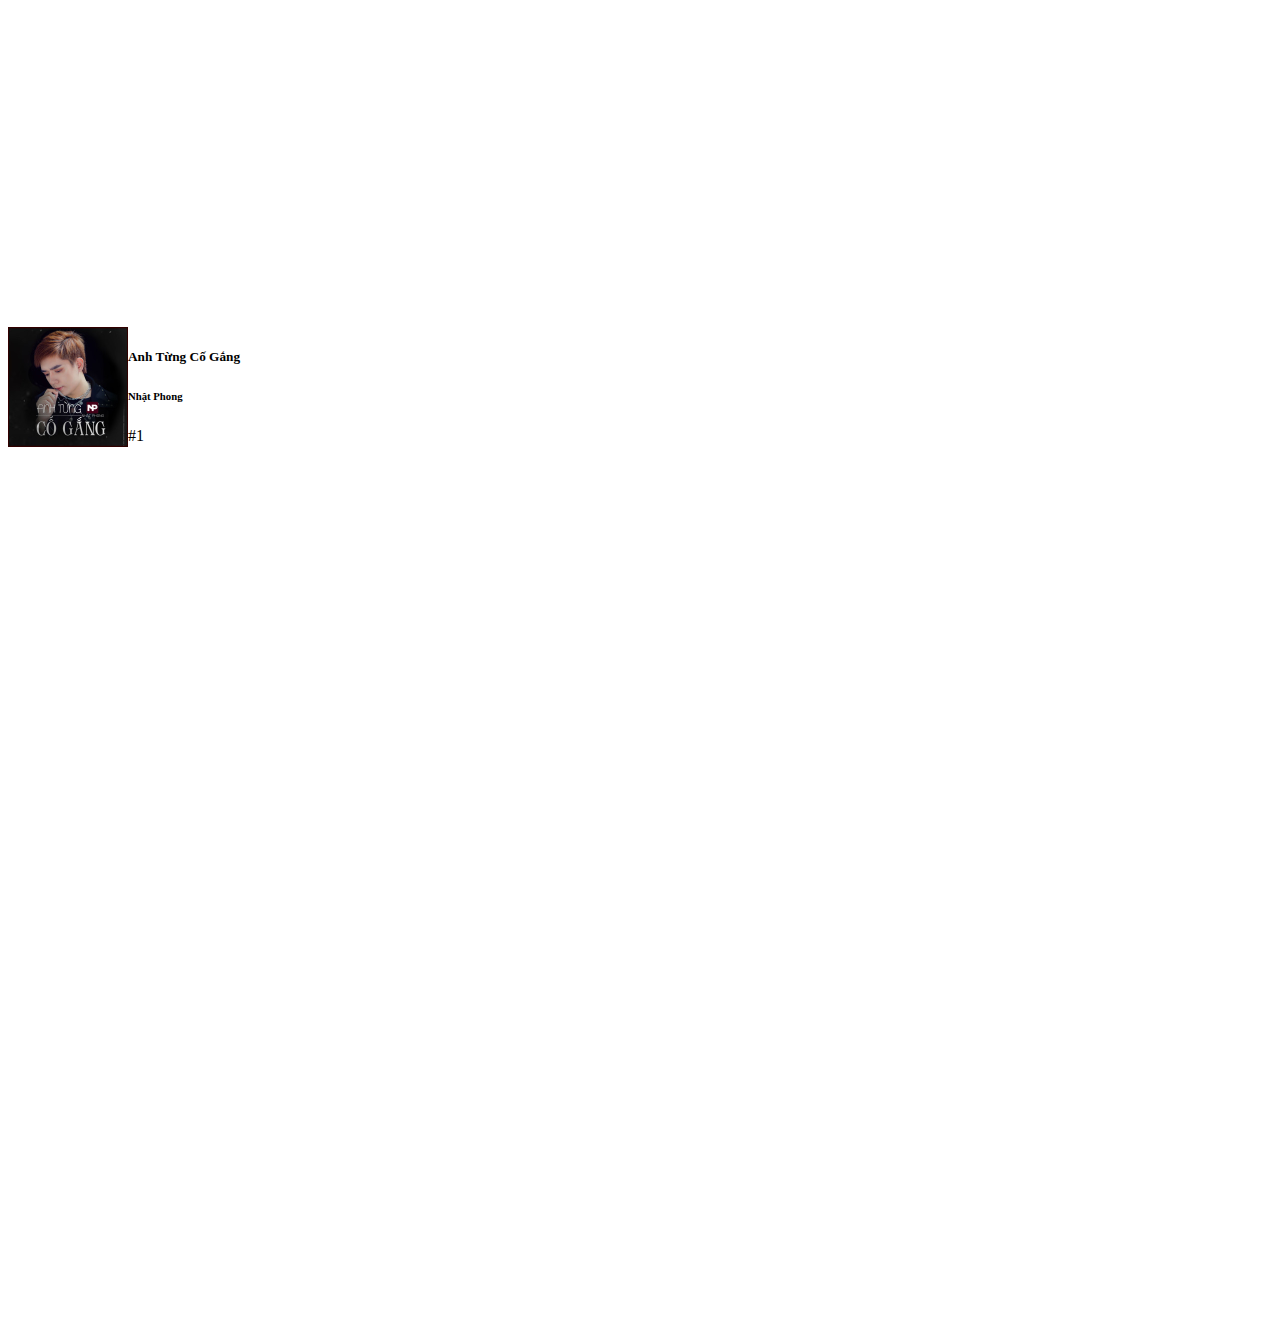
==== commit 37814ec8: "commit 24/12" ====
--- a/index.html
+++ b/index.html
@@ -10,535 +10,734 @@
   <link rel="stylesheet" href="https://cdn.jsdelivr.net/npm/bootstrap@4.5.3/dist/css/bootstrap.min.css" integrity="sha384-TX8t27EcRE3e/ihU7zmQxVncDAy5uIKz4rEkgIXeMed4M0jlfIDPvg6uqKI2xXr2" crossorigin="anonymous">
   <title>Zing mp3</title>
 </head>
-<body id="container">
-  <div class="container" >
+<body>
+  <div class="app" >
 
     <!--HEADER HTML-->
-    <header class="row" >
-      <div class="header__top col-xl-12">
-        <div class="header__logo col-xl-2 col-md-3">
-          <img src="./img/icon/logo.svg" alt="">
+    <div class="container">
+      <header class="row" >
+        <div class="header__top col-xl-12">
+          <div class="header__logo col-xl-2 col-md-3">
+            <img src="./img/icon/logo.svg" alt="">
+          </div>
+          
+          <div class="header__search col-xl-6 col-md-5">
+            <img src="./img/icon/search.svg" alt="">
+            <input type="text" name="" id="input" placeholder="Nhập tên bài hát, ca sĩ hoặc mv...">
+            
+            <div class="search__trend hidden" id="search__trend">
+              <div class="search__box">
+                <object type="image/svg+xml" data="./img/icon/trending.svg" class="">
+                </object>
+                <p>yêu một người</p>
+              </div>
+              <div class="search__box">
+                <object type="image/svg+xml" data="./img/icon/trending.svg" class="">
+                </object>
+                <p>nhạc chuông</p>
+              </div>
+              <div class="search__box">
+                <object type="image/svg+xml" data="./img/icon/trending.svg" class="">
+                </object>
+                <p>zing choice</p>
+              </div>
+              <div class="search__box">
+                <object type="image/svg+xml" data="./img/icon/trending.svg" class="">
+                </object>
+                <p>#zingchart</p>
+              </div>
+            </div>
+          </div>
+    
+          <div class="nav__item col-xl-4 col-md-4">
+            <div class="nav__item-box">
+              <object type="image/svg+xml" data="./img/icon/upload.svg" class="header__icon">
+                
+              </object>
+  
+            </div>
+            <div class="nav__item-box">
+              <object type="image/svg+xml" data="./img/icon/notification.svg" class="header__icon">
+              </object>
+  
+            </div>
+            <div class="nav__item-avatar">
+              <img src="./img/icon/hit.png  " alt="">
+            </div>
+            
+          </div>
         </div>
         
-        <div class="header__search col-xl-6 col-md-5">
-          <img src="./img/icon/search.svg" alt="">
-          <input type="text" name="" id="input" placeholder="Nhập tên bài hát, ca sĩ hoặc mv...">
+        <div class="header__bottom col-xl-12">
+          <ul class="header__bottom--menu col-xl-12">
+            <li>Trang chủ</li>
+            <li class="landmarks_menu">
+  
+              <a href="#">#Zingchart</a>
+  
+              <ul class="mini__menu">
+                <li class="menu__box">
+                  <div>Realtime</div>
+                  <p>Bài hát</p>
+                  <p>MV</p>
+                </li>
+  
+                <li class="menu__box">
+                  <div>Tuần</div>
+                  <p>Bài hát</p>
+                  <p>MV</p>
+                </li>
+  
+                <li class="menu__box">
+                  <div>Us - Uk</div>
+                  <p>Bài hát</p>
+                  <p>MV</p>
+                </li>
+  
+                <li class="menu__box">
+                  <div>K - pop</div>
+                  <p>Bài hát</p>
+                  <p>MV</p>
+                </li>
+              </ul>
+            </li>
+            <li>Mới phát hành</li>
+            <li class="landmarks_menu">
+              Top 100
+              <ul class="mini__menu">
+                <li class="menu__box">
+                  <div>Việt Nam</div>
+                  <p>Nhạc trẻ</p>
+                  <p>Nhạc trữ tình</p>
+                  <p>Quê hương</p>
+                  <p>Nhạc cách mạng</p>
+                  <p>Rap / hip hop việt</p>
+                  <p>Rock việt</p>
+                  <p>Dacne việt</p>
+                </li>
+  
+                <li class="menu__box">
+                  <div>Âu mĩ</div>
+                  <p>Pop</p>
+                  <p>Rock</p>
+                  <p>Rap / hip hop</p>
+                  <p>Country</p>
+                  <p>Electronic / Dance</p>
+                  <p>R&B / Soul</p>
+                  <p>Audiophile</p>
+                </li>
+  
+                <li class="menu__box">
+                  <div>Châu Á</div>
+                  <p>Hàn quốc</p>
+                  <p>Nhật bản</p>
+                  <p>Hoa ngữ</p>
+                </li>
+  
+                <li class="menu__box">
+                  <div>Hòa tấu</div>
+                  <p>Classical</p>
+                  <p>Piano</p>
+                  <p>Guitar</p>
+                  <p>Viloin</p>
+                  <p>Cello</p>
+                  <p>Saxophone</p>
+                  <p>Nhạc cụ khác</p>
+                </li>
+              </ul>
+            </li>
+            <li>Chủ đề</li>
+            <li>Mv</li>
+            <li>Album</li>
+            <li>Nghệ sĩ</li>
+            <li>Nhạc cá nhân</li>
+            <li>
+              <img src="https://zjs.zadn.vn/zmp3-desktop/releases/v0.2.5/images/VIP-1x.svg" alt="">
+            </li>
+          </ul>
+        </div>
+      </header> 
+    </div>
+
+    <!--MAIN HTML-->
+    
+    <div class="main">
+
+      <!--SLIDE IMG-->
+      <div class="container">
+        <div class="row">
+          <div class="main__img-slide col-xl-12">
+            <img id="bg-img" src="./img/icon/img-slide.jpg" alt="">
+    
+            <div class="bg__img">
+              <div class="bg__img-move bg__img-1"></div>
+              <div class="bg__img-move bg__img-2"></div>
+              <div class="bg__img-move bg__img-3"></div>
+              <div class="bg__img-move bg__img-4"></div>
+              <div class="bg__img-move bg__img-5"></div>
+            
+            </div>
+          </div>
+        </div>
+      </div>
+
+      <!--CARD PLAYLIST 1-->
+      <div class="container">
+        <div class="row">
+          <div class="main__playlist">
+            <div class="main__title">
+              <h4 class="col-xl-6">Âm Nhạc Chạm Cảm Xúc</h4>
+              <div class="col-xl-6 main__title-right">
+                <object class="left__icon" data="./img/icon/left-arrow.svg" type=""></object>
+                <object data="./img/icon/right-arrow.svg" type=""></object>
+              </div>
+            </div>
+            
+            <div class="container">
+              <div class="row"></div>
+            </div>
+            <div class="img__album">
+              <div class="img__album-item col-xl-2dot4 col-2dot4 col-lg-2dot4">
+                <div class="zoom__img">
+                  <div class="img__item">
+                  </div>
+                  <div class="control__play">
+                    <div>
+                      <object data="./img/icon/heart.svg" type=""></object>
+                    </div>
+                    <object class="icon__play" data="./img/icon/play-circular-button.svg" type=""></object>
+                    <div>
+                      <object data="./img/icon/more.svg" type=""></object>
+                    </div>
+                  </div>
+                </div>
+                <h5 class="list__name">Chạm x K-ICM</h5>
+              </div>
+    
+              <div class="img__album-item col-xl-2dot4 col-2dot4 col-lg-2dot4">
+                <div class="zoom__img">
+                  <div class="img__item img__item-2">
+                  </div>
+                  <div class="control__play">
+                    <div>
+                      <object data="./img/icon/heart.svg" type=""></object>
+                    </div>
+                    <object class="icon__play" data="./img/icon/play-circular-button.svg" type=""></object>
+                    <div>
+                      <object data="./img/icon/more.svg" type=""></object>
+                    </div>
+                  </div>
+                </div>
+                <h5 class="list__name">Chạm x Han Sara</h5>
+    
+              </div>
+              <div class="img__album-item col-xl-2dot4 col-2dot4 col-lg-2dot4">
+                <div class="zoom__img">
+                  <div class="img__item img__item-3">
+                  </div>
+                  <div class="control__play">
+                    <div>
+                      <object data="./img/icon/heart.svg" type=""></object>
+                    </div>
+                    <object class="icon__play" data="./img/icon/play-circular-button.svg" type=""></object>
+                    <div>
+                      <object data="./img/icon/more.svg" type=""></object>
+                    </div>
+                  </div>
+                </div>
+                <h5 class="list__name">Chạm Series: Trạm Dừng Chân Độc Thân</h5>
+              </div>
+    
+              <div class="img__album-item col-xl-2dot4 col-2dot4 col-lg-2dot4">
+                <div class="zoom__img">
+                  <div class="img__item img__item-4">
+                  </div>
+                  <div class="control__play">
+                    <div class="play__list">
+                      <object data="./img/icon/heart.svg" type=""></object>
+                    </div>
+                    <object class="icon__play" data="./img/icon/play-circular-button.svg" type=""></object>
+                    <div>
+                      <object data="./img/icon/more.svg" type=""></object>
+                    </div>
+                  </div>
+                </div>
+                <h5 class="list__name">Chạm Series: Đố Em Biết Rapper Nghĩ Gì?</h5>
+              </div>
+    
+              <div class="img__album-item col-xl-2dot4 col-2dot4 col-lg-2dot4">
+                <div class="zoom__img">
+                  <div class="img__item img__item-5">
+                  </div>
+                  <div class="control__play">
+                    <div>
+                      <object data="./img/icon/heart.svg" type=""></object>
+                    </div>
+                    <object class="icon__play" data="./img/icon/play-circular-button.svg" type=""></object>
+                    <div>
+                      <object data="./img/icon/more.svg" type=""></object>
+                    </div>
+                  </div>
+                </div>
+                <h5 class="list__name">Chạm Series: Thiên Yết Cũng Biết Mong Manh</h5>
+              </div>
+            </div>
+          </div>
+        </div>
+      </div>
+
+      <!--CARD PLAYLIST 2-->
+      <div class="container">
+        <div class="row">
+          <div class="main__playlist">
+            <div class="main__title">
+              <h4 class="col-xl-6">Nỗi buồn không tên</h4>
+              <div class="col-xl-6 main__title-right">
+                <object class="left__icon" data="./img/icon/left-arrow.svg" type=""></object>
+                <object data="./img/icon/right-arrow.svg" type=""></object>
+              </div>
+            </div>
+            
+            
+            <div class="img__album">
+              <div class="img__album-item col-xl-2dot4 col-2dot4 col-lg-2dot4">
+                <div class="zoom__img">
+                  <div class="img__item img__item-6">
+                  </div>
+                  <div class="control__play">
+                    <div>
+                      <object data="./img/icon/heart.svg" type=""></object>
+                    </div>
+                    <object class="icon__play" data="./img/icon/play-circular-button.svg" type=""></object>
+                    <div>
+                      <object data="./img/icon/more.svg" type=""></object>
+                    </div>
+                  </div>
+                </div>
+                <h5 class="list__name">Điều Gì Đến Sẽ Đến</h5>
+              </div>
+    
+              <div class="img__album-item col-xl-2dot4 col-2dot4 col-lg-2dot4">
+                <div class="zoom__img">
+                  <div class="img__item img__item-7">
+                  </div>
+                  <div class="control__play">
+                    <div>
+                      <object data="./img/icon/heart.svg" type=""></object>
+                    </div>
+                    <object class="icon__play" data="./img/icon/play-circular-button.svg" type=""></object>
+                    <div>
+                      <object data="./img/icon/more.svg" type=""></object>
+                    </div>
+                  </div>
+                </div>
+                <h5 class="list__name">Nơi Mình Dừng Chân</h5>
+    
+              </div>
+              <div class="img__album-item col-xl-2dot4 col-2dot4 col-lg-2dot4">
+                <div class="zoom__img">
+                  <div class="img__item img__item-8">
+                  </div>
+                  <div class="control__play">
+                    <div>
+                      <object data="./img/icon/heart.svg" type=""></object>
+                    </div>
+                    <object class="icon__play" data="./img/icon/play-circular-button.svg" type=""></object>
+                    <div>
+                      <object data="./img/icon/more.svg" type=""></object>
+                    </div>
+                  </div>
+                </div>
+                <h5 class="list__name">Tạm Quên Từng Bên Nhau</h5>
+              </div>
+    
+              <div class="img__album-item col-xl-2dot4 col-2dot4 col-lg-2dot4">
+                <div class="zoom__img">
+                  <div class="img__item img__item-9">
+                  </div>
+                  <div class="control__play">
+                    <div class="play__list">
+                      <object data="./img/icon/heart.svg" type=""></object>
+                    </div>
+                    <object class="icon__play" data="./img/icon/play-circular-button.svg" type=""></object>
+                    <div>
+                      <object data="./img/icon/more.svg" type=""></object>
+                    </div>
+                  </div>
+                </div>
+                <h5 class="list__name">Để Em Rời Xa</h5>
+              </div>
+    
+              <div class="img__album-item col-xl-2dot4 col-2dot4 col-lg-2dot4">
+                <div class="zoom__img">
+                  <div class="img__item img__item-10">
+                  </div>
+                  <div class="control__play">
+                    <div>
+                      <object data="./img/icon/heart.svg" type=""></object>
+                    </div>
+                    <object class="icon__play" data="./img/icon/play-circular-button.svg" type=""></object>
+                    <div>
+                      <object data="./img/icon/more.svg" type=""></object>
+                    </div>
+                  </div>
+                </div>
+                <h5 class="list__name">Đếm Ngày Xa Nhau</h5>
+              </div>
+            </div>
+          </div>
+        </div>
+      </div>
+
+      <!--CARD PLAYLIST 3-->
+      <div class="container">
+        <div class="row">
+          <div class="main__playlist">
+            <div class="main__title">
+              <h4 class="col-xl-6">Hẹn em về lối cũ</h4>
+              <div class="col-xl-6 main__title-right">
+                <object class="left__icon" data="./img/icon/left-arrow.svg" type=""></object>
+                <object data="./img/icon/right-arrow.svg" type=""></object>
+              </div>
+            </div>
+            
+            
+            <div class="img__album">
+              <div class="img__album-item col-xl-2dot4 col-2dot4 col-lg-2dot4">
+                <div class="zoom__img">
+                  <div class="img__item img__item-11">
+                  </div>
+                  <div class="control__play">
+                    <div>
+                      <object data="./img/icon/heart.svg" type=""></object>
+                    </div>
+                    <object class="icon__play" data="./img/icon/play-circular-button.svg" type=""></object>
+                    <div>
+                      <object data="./img/icon/more.svg" type=""></object>
+                    </div>
+                  </div>
+                </div>
+                <h5 class="list__name">Nữ Danh Ca Bolero Bất Hủ</h5>
+              </div>
+    
+              <div class="img__album-item col-xl-2dot4 col-2dot4 col-lg-2dot4">
+                <div class="zoom__img">
+                  <div class="img__item img__item-12">
+                  </div>
+                  <div class="control__play">
+                    <div>
+                      <object data="./img/icon/heart.svg" type=""></object>
+                    </div>
+                    <object class="icon__play" data="./img/icon/play-circular-button.svg" type=""></object>
+                    <div>
+                      <object data="./img/icon/more.svg" type=""></object>
+                    </div>
+                  </div>
+                </div>
+                <h5 class="list__name">Nhạc Nga Lời Việt Hay Nhất</h5>
+    
+              </div>
+              <div class="img__album-item col-xl-2dot4 col-2dot4 col-lg-2dot4">
+                <div class="zoom__img">
+                  <div class="img__item img__item-13">
+                  </div>
+                  <div class="control__play">
+                    <div>
+                      <object data="./img/icon/heart.svg" type=""></object>
+                    </div>
+                    <object class="icon__play" data="./img/icon/play-circular-button.svg" type=""></object>
+                    <div>
+                      <object data="./img/icon/more.svg" type=""></object>
+                    </div>
+                  </div>
+                </div>
+                <h5 class="list__name">Nhạc Vàng Hay Nhất</h5>
+              </div>
+    
+              <div class="img__album-item col-xl-2dot4 col-2dot4 col-lg-2dot4">
+                <div class="zoom__img">
+                  <div class="img__item img__item-14">
+                  </div>
+                  <div class="control__play">
+                    <div class="play__list">
+                      <object data="./img/icon/heart.svg" type=""></object>
+                    </div>
+                    <object class="icon__play" data="./img/icon/play-circular-button.svg" type=""></object>
+                    <div>
+                      <object data="./img/icon/more.svg" type=""></object>
+                    </div>
+                  </div>
+                </div>
+                <h5 class="list__name">Vàng Son Một Thuở Vol 1</h5>
+              </div>
+    
+              <div class="img__album-item col-xl-2dot4 col-2dot4 col-lg-2dot4">
+                <div class="zoom__img">
+                  <div class="img__item img__item-15">
+                  </div>
+                  <div class="control__play">
+                    <div>
+                      <object data="./img/icon/heart.svg" type=""></object>
+                    </div>
+                    <object class="icon__play" data="./img/icon/play-circular-button.svg" type=""></object>
+                    <div>
+                      <object data="./img/icon/more.svg" type=""></object>
+                    </div>
+                  </div>
+                </div>
+                <h5 class="list__name">Vàng Son Một Thuở Vol 2</h5>
+              </div>
+            </div>
+          </div>
+        </div>
+      </div>
+
+      <div class="song__ranking"></div>
+
+      <div class="container">
+        <div class="row">
+          <div class="zingchart__list">
+            <div class="chart__item col-xl-3">
+              <div>
+                <img src="./img//img-card/chart1.jpg" alt="">
+              </div>
+              
+            </div>
+            
+            <div class="chart__item col-xl-3">
+              <div>
+                <img src="./img//img-card/chart2.jpg" alt="">
+              </div>
+            </div>
+    
+            <div class="chart__item col-xl-3">
+              <div>
+                <img src="./img//img-card/chart3.png" alt="">
+              </div>
+            </div>
+    
+            <div class="chart__item col-xl-3">
+              <div>
+                <img src="./img//img-card/chart4.png" alt="">
+              </div>
+            </div>
+            
+    
+          </div>
+        </div>
+      </div>
+
+      <!--CHOICE CARD-->
+      <div class="container">
+        <div class="row">
+          <div class="zing__choice">
+            
+            <div class="col-xl-4">
+              <div class="singer__choice">
+                <div class="zoom__singer">
+                  <img class="choice__avatar" src="./img//img-card/chi-dan.jpg" alt="">
+                  <div class="choice__play">
+                    <object class="choice__icon" data="./img/icon/play-circular-button.svg" type=""></object>
+                  </div>
+                </div>
+                <div class="info__choice">
+                  <span><i class="fas fa-star"></i>ZING CHOICE</span>
+                  <p>Chi Dân</p>
+                </div>
+              </div>
+            </div>
+
+            <div class="col-xl-4">
+              <div class="singer__choice">
+                <div class="zoom__singer">
+                  <img class="choice__avatar" src="./img//img-card/trinh-thang-binh.jpg" alt="">
+                  <div class="choice__play">
+                    <object class="choice__icon" data="./img/icon/play-circular-button.svg" type=""></object>
+                  </div>
+                </div>
+                <div class="info__choice">
+                  <span><i class="fas fa-star"></i>ZING CHOICE</span>
+                  <p>Trịnh Thăng Bình</p>
+                </div>
+              </div>
+            </div>
+
+            <div class="col-xl-4">
+              <div class="singer__choice">
+                <div class="zoom__singer">
+                  <img class="choice__avatar" src="./img//img-card/min.jpg" alt="">
+                  <div class="choice__play">
+                    <object class="choice__icon" data="./img/icon/play-circular-button.svg" type=""></object>
+                  </div>
+                </div>
+                <div class="info__choice">
+                  <span><i class="fas fa-star"></i>ZING CHOICE</span>
+                  <p>Min</p>
+                </div>
+              </div>
+            </div>
+            
+            
+        </div>
+      </div>
+    </div>
+
+      <!--CARD PLAYLIST TOP 100-->
+      <div class="container">
+        <div class="row">
+          <div class="main__playlist">
+            <div class="main__title">
+              <h4 class="col-xl-6">Top 100</h4>
+              <div class="col-xl-6 main__title-right">
+                <object class="left__icon" data="./img/icon/left-arrow.svg" type=""></object>
+                <object data="./img/icon/right-arrow.svg" type=""></object>
+              </div>
+            </div>
+            
+            
+            <div class="img__album">
+              <div class="img__album-item col-xl-2dot4 col-2dot4 col-lg-2dot4">
+                <div class="zoom__img">
+                  <div class="img__item img__item-11">
+                  </div>
+                  <div class="control__play">
+                    <div>
+                      <object data="./img/icon/heart.svg" type=""></object>
+                    </div>
+                    <object class="icon__play" data="./img/icon/play-circular-button.svg" type=""></object>
+                    <div>
+                      <object data="./img/icon/more.svg" type=""></object>
+                    </div>
+                  </div>
+                </div>
+                <h5 class="list__name">Top 100 Bài Hát Nhạc Trẻ Hay Nhất</h5>
+              </div>
+    
+              <div class="img__album-item col-xl-2dot4 col-2dot4 col-lg-2dot4">
+                <div class="zoom__img">
+                  <div class="img__item img__item-12">
+                  </div>
+                  <div class="control__play">
+                    <div>
+                      <object data="./img/icon/heart.svg" type=""></object>
+                    </div>
+                    <object class="icon__play" data="./img/icon/play-circular-button.svg" type=""></object>
+                    <div>
+                      <object data="./img/icon/more.svg" type=""></object>
+                    </div>
+                  </div>
+                </div>
+                <h5 class="list__name">Top 100 Pop Âu Mỹ Hay Nhất</h5>
+    
+              </div>
+              <div class="img__album-item col-xl-2dot4 col-2dot4 col-lg-2dot4">
+                <div class="zoom__img">
+                  <div class="img__item img__item-13">
+                  </div>
+                  <div class="control__play">
+                    <div>
+                      <object data="./img/icon/heart.svg" type=""></object>
+                    </div>
+                    <object class="icon__play" data="./img/icon/play-circular-button.svg" type=""></object>
+                    <div>
+                      <object data="./img/icon/more.svg" type=""></object>
+                    </div>
+                  </div>
+                </div>
+                <h5 class="list__name">Top 100 Nhạc Electronic/Dance Âu Mỹ Hay Nhất</h5>
+              </div>
+    
+              <div class="img__album-item col-xl-2dot4 col-2dot4 col-lg-2dot4">
+                <div class="zoom__img">
+                  <div class="img__item img__item-14">
+                  </div>
+                  <div class="control__play">
+                    <div class="play__list">
+                      <object data="./img/icon/heart.svg" type=""></object>
+                    </div>
+                    <object class="icon__play" data="./img/icon/play-circular-button.svg" type=""></object>
+                    <div>
+                      <object data="./img/icon/more.svg" type=""></object>
+                    </div>
+                  </div>
+                </div>
+                <h5 class="list__name">Top 100 Nhạc Trữ Tình Hay Nhất</h5>
+              </div>
+    
+              <div class="img__album-item col-xl-2dot4 col-2dot4 col-lg-2dot4">
+                <div class="zoom__img">
+                  <div class="img__item img__item-15">
+                  </div>
+                  <div class="control__play">
+                    <div>
+                      <object data="./img/icon/heart.svg" type=""></object>
+                    </div>
+                    <object class="icon__play" data="./img/icon/play-circular-button.svg" type=""></object>
+                    <div>
+                      <object data="./img/icon/more.svg" type=""></object>
+                    </div>
+                  </div>
+                </div>
+                <h5 class="list__name">Top 100 Nhạc Hàn Quốc Hay Nhất</h5>
+              </div>
+            </div>
+          </div>
+        </div>
+      </div>
+
+      <div class="container">
+        <div class="row">
+          <div class="main__release">
+            <div class="main__playlist">
+              <div class="main__title">
+                <h4 class="col-xl-6">Mới Phát Hành</h4>
+                <div class="col-xl-6 main__title-right">
+                  <object class="left__icon" data="./img/icon/left-arrow.svg" type=""></object>
+                  <object data="./img/icon/right-arrow.svg" type=""></object>
+                </div>
+              </div>
+            </div>
+            
+            <div class="new__release test">
+                <div class="card__release">
+                  <div>
+                    <img src="./img//img-card/top100_1.jpg" alt="">
+                  </div>
+                  <div class="title__release">
+                    <div class="release__top">
+                      <h5 class="name__song">Anh Từng Cố Gắng</h5>
+                      <h6 class="name__singer">Nhật Phong</h6>
+                    </div>
+                    <div class="release__bottom">
+                      <p class="rank__song">#1</p>
+                    </div>
+                  </div>
+                </div>
+            </div>
+
+            <div class="new__release test">
+              <div class="card__release">
+                <div>
+                  <img src="./img//img-card/top100_1.jpg" alt="">
+                </div>
+                <div class="title__release">
+                  <div class="release__top">
+                    <h5 class="name__song">Anh Từng Cố Gắng</h5>
+                    <h6 class="name__singer">Nhật Phong</h6>
+                  </div>
+                  <div class="release__bottom">
+                    <p class="rank__song">#1</p>
+                  </div>
+                </div>
+              </div>
+
+              
+          </div>
+
           
-          <div class="search__trend hidden" id="search__trend">
-            <div class="search__box">
-              <object type="image/svg+xml" data="./img/icon/trending.svg" class="">
-              </object>
-              <p>yêu một người</p>
-            </div>
-            <div class="search__box">
-              <object type="image/svg+xml" data="./img/icon/trending.svg" class="">
-              </object>
-              <p>nhạc chuông</p>
-            </div>
-            <div class="search__box">
-              <object type="image/svg+xml" data="./img/icon/trending.svg" class="">
-              </object>
-              <p>zing choice</p>
-            </div>
-            <div class="search__box">
-              <object type="image/svg+xml" data="./img/icon/trending.svg" class="">
-              </object>
-              <p>#zingchart</p>
-            </div>
-          </div>
-        </div>
-  
-        <div class="nav__item col-xl-4 col-md-4">
-          <div class="nav__item-box">
-            <object type="image/svg+xml" data="./img/icon/upload.svg" class="header__icon">
-              
-            </object>
-
-          </div>
-          <div class="nav__item-box">
-            <object type="image/svg+xml" data="./img/icon/notification.svg" class="header__icon">
-            </object>
-
-          </div>
-          <div class="nav__item-avatar">
-            <img src="./img/icon/hit.png  " alt="">
-          </div>
-          
+          </div>
         </div>
       </div>
-      
-      <div class="header__bottom col-xl-12">
-        <ul class="header__bottom--menu col-xl-12">
-          <li>Trang chủ</li>
-          <li class="landmarks_menu">
-
-            <a href="#">#Zingchart</a>
-
-            <ul class="mini__menu">
-              <li class="menu__box">
-                <div>Realtime</div>
-                <p>Bài hát</p>
-                <p>MV</p>
-              </li>
-
-              <li class="menu__box">
-                <div>Tuần</div>
-                <p>Bài hát</p>
-                <p>MV</p>
-              </li>
-
-              <li class="menu__box">
-                <div>Us - Uk</div>
-                <p>Bài hát</p>
-                <p>MV</p>
-              </li>
-
-              <li class="menu__box">
-                <div>K - pop</div>
-                <p>Bài hát</p>
-                <p>MV</p>
-              </li>
-            </ul>
-          </li>
-          <li>Mới phát hành</li>
-          <li class="landmarks_menu">
-            Top 100
-            <ul class="mini__menu">
-              <li class="menu__box">
-                <div>Việt Nam</div>
-                <p>Nhạc trẻ</p>
-                <p>Nhạc trữ tình</p>
-                <p>Quê hương</p>
-                <p>Nhạc cách mạng</p>
-                <p>Rap / hip hop việt</p>
-                <p>Rock việt</p>
-                <p>Dacne việt</p>
-              </li>
-
-              <li class="menu__box">
-                <div>Âu mĩ</div>
-                <p>Pop</p>
-                <p>Rock</p>
-                <p>Rap / hip hop</p>
-                <p>Country</p>
-                <p>Electronic / Dance</p>
-                <p>R&B / Soul</p>
-                <p>Audiophile</p>
-              </li>
-
-              <li class="menu__box">
-                <div>Châu Á</div>
-                <p>Hàn quốc</p>
-                <p>Nhật bản</p>
-                <p>Hoa ngữ</p>
-              </li>
-
-              <li class="menu__box">
-                <div>Hòa tấu</div>
-                <p>Classical</p>
-                <p>Piano</p>
-                <p>Guitar</p>
-                <p>Viloin</p>
-                <p>Cello</p>
-                <p>Saxophone</p>
-                <p>Nhạc cụ khác</p>
-              </li>
-            </ul>
-          </li>
-          <li>Chủ đề</li>
-          <li>Mv</li>
-          <li>Album</li>
-          <li>Nghệ sĩ</li>
-          <li>Nhạc cá nhân</li>
-          <li>
-            <img src="https://zjs.zadn.vn/zmp3-desktop/releases/v0.2.5/images/VIP-1x.svg" alt="">
-          </li>
-        </ul>
-      </div>
-    </header> 
-
-    <!--MAIN HTML-->
-
-    <div class="main row">
-
-      <!--SLIDE IMG-->
-      <div class="main__img-slide col-xl-12">
-        <img id="bg-img" class="col-xl-12" src="./img/icon/img-slide.jpg" alt="">
-
-        <div class="bg__img">
-          <div class="bg__img-move bg__img-1"></div>
-          <div class="bg__img-move bg__img-2"></div>
-          <div class="bg__img-move bg__img-3"></div>
-          <div class="bg__img-move bg__img-4"></div>
-          <div class="bg__img-move bg__img-5"></div>
-        
-        </div>
-      </div>
-
-      <!--CARD PLAYLIST 1-->
-      <div class="main__playlist col-xl-12">
-        <div class="main__title">
-          <h4 class="col-xl-6">Âm Nhạc Chạm Cảm Xúc</h4>
-          <div class="col-xl-6 main__title-right">
-            <object class="left__icon" data="./img/icon/left-arrow.svg" type=""></object>
-            <object data="./img/icon/right-arrow.svg" type=""></object>
-          </div>
-        </div>
-        
-        
-        <div class="img__album">
-          <div class="img__album-item col-xl-2dot4 col-2dot4 col-lg-2dot4">
-            <div class="zoom__img">
-              <div class="img__item">
-              </div>
-              <div class="control__play">
-                <div>
-                  <object data="./img/icon/heart.svg" type=""></object>
-                </div>
-                <object class="icon__play" data="./img/icon/play-circular-button.svg" type=""></object>
-                <div>
-                  <object data="./img/icon/more.svg" type=""></object>
-                </div>
-              </div>
-            </div>
-            <h5 class="list__name">Chạm x K-ICM</h5>
-          </div>
-
-          <div class="img__album-item col-xl-2dot4 col-2dot4 col-lg-2dot4">
-            <div class="zoom__img">
-              <div class="img__item img__item-2">
-              </div>
-              <div class="control__play">
-                <div>
-                  <object data="./img/icon/heart.svg" type=""></object>
-                </div>
-                <object class="icon__play" data="./img/icon/play-circular-button.svg" type=""></object>
-                <div>
-                  <object data="./img/icon/more.svg" type=""></object>
-                </div>
-              </div>
-            </div>
-            <h5 class="list__name">Chạm x Han Sara</h5>
-
-          </div>
-          <div class="img__album-item col-xl-2dot4 col-2dot4 col-lg-2dot4">
-            <div class="zoom__img">
-              <div class="img__item img__item-3">
-              </div>
-              <div class="control__play">
-                <div>
-                  <object data="./img/icon/heart.svg" type=""></object>
-                </div>
-                <object class="icon__play" data="./img/icon/play-circular-button.svg" type=""></object>
-                <div>
-                  <object data="./img/icon/more.svg" type=""></object>
-                </div>
-              </div>
-            </div>
-            <h5 class="list__name">Chạm Series: Trạm Dừng Chân Độc Thân</h5>
-          </div>
-
-          <div class="img__album-item col-xl-2dot4 col-2dot4 col-lg-2dot4">
-            <div class="zoom__img">
-              <div class="img__item img__item-4">
-              </div>
-              <div class="control__play">
-                <div class="play__list">
-                  <object data="./img/icon/heart.svg" type=""></object>
-                </div>
-                <object class="icon__play" data="./img/icon/play-circular-button.svg" type=""></object>
-                <div>
-                  <object data="./img/icon/more.svg" type=""></object>
-                </div>
-              </div>
-            </div>
-            <h5 class="list__name">Chạm Series: Đố Em Biết Rapper Nghĩ Gì?</h5>
-          </div>
-
-          <div class="img__album-item col-xl-2dot4 col-2dot4 col-lg-2dot4">
-            <div class="zoom__img">
-              <div class="img__item img__item-5">
-              </div>
-              <div class="control__play">
-                <div>
-                  <object data="./img/icon/heart.svg" type=""></object>
-                </div>
-                <object class="icon__play" data="./img/icon/play-circular-button.svg" type=""></object>
-                <div>
-                  <object data="./img/icon/more.svg" type=""></object>
-                </div>
-              </div>
-            </div>
-            <h5 class="list__name">Chạm Series: Thiên Yết Cũng Biết Mong Manh</h5>
-          </div>
-        </div>
-      </div>
-
-      <!--CARD PLAYLIST 2-->
-      <div class="main__playlist col-xl-12">
-        <div class="main__title">
-          <h4 class="col-xl-6">Nỗi buồn không tên</h4>
-          <div class="col-xl-6 main__title-right">
-            <object class="left__icon" data="./img/icon/left-arrow.svg" type=""></object>
-            <object data="./img/icon/right-arrow.svg" type=""></object>
-          </div>
-        </div>
-        
-        
-        <div class="img__album">
-          <div class="img__album-item col-xl-2dot4 col-2dot4 col-lg-2dot4">
-            <div class="zoom__img">
-              <div class="img__item img__item-6">
-              </div>
-              <div class="control__play">
-                <div>
-                  <object data="./img/icon/heart.svg" type=""></object>
-                </div>
-                <object class="icon__play" data="./img/icon/play-circular-button.svg" type=""></object>
-                <div>
-                  <object data="./img/icon/more.svg" type=""></object>
-                </div>
-              </div>
-            </div>
-            <h5 class="list__name">Điều Gì Đến Sẽ Đến</h5>
-          </div>
-
-          <div class="img__album-item col-xl-2dot4 col-2dot4 col-lg-2dot4">
-            <div class="zoom__img">
-              <div class="img__item img__item-7">
-              </div>
-              <div class="control__play">
-                <div>
-                  <object data="./img/icon/heart.svg" type=""></object>
-                </div>
-                <object class="icon__play" data="./img/icon/play-circular-button.svg" type=""></object>
-                <div>
-                  <object data="./img/icon/more.svg" type=""></object>
-                </div>
-              </div>
-            </div>
-            <h5 class="list__name">Nơi Mình Dừng Chân</h5>
-
-          </div>
-          <div class="img__album-item col-xl-2dot4 col-2dot4 col-lg-2dot4">
-            <div class="zoom__img">
-              <div class="img__item img__item-8">
-              </div>
-              <div class="control__play">
-                <div>
-                  <object data="./img/icon/heart.svg" type=""></object>
-                </div>
-                <object class="icon__play" data="./img/icon/play-circular-button.svg" type=""></object>
-                <div>
-                  <object data="./img/icon/more.svg" type=""></object>
-                </div>
-              </div>
-            </div>
-            <h5 class="list__name">Tạm Quên Từng Bên Nhau</h5>
-          </div>
-
-          <div class="img__album-item col-xl-2dot4 col-2dot4 col-lg-2dot4">
-            <div class="zoom__img">
-              <div class="img__item img__item-9">
-              </div>
-              <div class="control__play">
-                <div class="play__list">
-                  <object data="./img/icon/heart.svg" type=""></object>
-                </div>
-                <object class="icon__play" data="./img/icon/play-circular-button.svg" type=""></object>
-                <div>
-                  <object data="./img/icon/more.svg" type=""></object>
-                </div>
-              </div>
-            </div>
-            <h5 class="list__name">Để Em Rời Xa</h5>
-          </div>
-
-          <div class="img__album-item col-xl-2dot4 col-2dot4 col-lg-2dot4">
-            <div class="zoom__img">
-              <div class="img__item img__item-10">
-              </div>
-              <div class="control__play">
-                <div>
-                  <object data="./img/icon/heart.svg" type=""></object>
-                </div>
-                <object class="icon__play" data="./img/icon/play-circular-button.svg" type=""></object>
-                <div>
-                  <object data="./img/icon/more.svg" type=""></object>
-                </div>
-              </div>
-            </div>
-            <h5 class="list__name">Đếm Ngày Xa Nhau</h5>
-          </div>
-        </div>
-      </div>
-
-      <!--CARD PLAYLIST 3-->
-      <div class="main__playlist col-xl-12">
-        <div class="main__title">
-          <h4 class="col-xl-6">Hẹn em về lối cũ</h4>
-          <div class="col-xl-6 main__title-right">
-            <object class="left__icon" data="./img/icon/left-arrow.svg" type=""></object>
-            <object data="./img/icon/right-arrow.svg" type=""></object>
-          </div>
-        </div>
-        
-        
-        <div class="img__album">
-          <div class="img__album-item col-xl-2dot4 col-2dot4 col-lg-2dot4">
-            <div class="zoom__img">
-              <div class="img__item img__item-11">
-              </div>
-              <div class="control__play">
-                <div>
-                  <object data="./img/icon/heart.svg" type=""></object>
-                </div>
-                <object class="icon__play" data="./img/icon/play-circular-button.svg" type=""></object>
-                <div>
-                  <object data="./img/icon/more.svg" type=""></object>
-                </div>
-              </div>
-            </div>
-            <h5 class="list__name">Nữ Danh Ca Bolero Bất Hủ</h5>
-          </div>
-
-          <div class="img__album-item col-xl-2dot4 col-2dot4 col-lg-2dot4">
-            <div class="zoom__img">
-              <div class="img__item img__item-12">
-              </div>
-              <div class="control__play">
-                <div>
-                  <object data="./img/icon/heart.svg" type=""></object>
-                </div>
-                <object class="icon__play" data="./img/icon/play-circular-button.svg" type=""></object>
-                <div>
-                  <object data="./img/icon/more.svg" type=""></object>
-                </div>
-              </div>
-            </div>
-            <h5 class="list__name">Nhạc Nga Lời Việt Hay Nhất</h5>
-
-          </div>
-          <div class="img__album-item col-xl-2dot4 col-2dot4 col-lg-2dot4">
-            <div class="zoom__img">
-              <div class="img__item img__item-13">
-              </div>
-              <div class="control__play">
-                <div>
-                  <object data="./img/icon/heart.svg" type=""></object>
-                </div>
-                <object class="icon__play" data="./img/icon/play-circular-button.svg" type=""></object>
-                <div>
-                  <object data="./img/icon/more.svg" type=""></object>
-                </div>
-              </div>
-            </div>
-            <h5 class="list__name">Nhạc Vàng Hay Nhất</h5>
-          </div>
-
-          <div class="img__album-item col-xl-2dot4 col-2dot4 col-lg-2dot4">
-            <div class="zoom__img">
-              <div class="img__item img__item-14">
-              </div>
-              <div class="control__play">
-                <div class="play__list">
-                  <object data="./img/icon/heart.svg" type=""></object>
-                </div>
-                <object class="icon__play" data="./img/icon/play-circular-button.svg" type=""></object>
-                <div>
-                  <object data="./img/icon/more.svg" type=""></object>
-                </div>
-              </div>
-            </div>
-            <h5 class="list__name">Vàng Son Một Thuở Vol 1</h5>
-          </div>
-
-          <div class="img__album-item col-xl-2dot4 col-2dot4 col-lg-2dot4">
-            <div class="zoom__img">
-              <div class="img__item img__item-15">
-              </div>
-              <div class="control__play">
-                <div>
-                  <object data="./img/icon/heart.svg" type=""></object>
-                </div>
-                <object class="icon__play" data="./img/icon/play-circular-button.svg" type=""></object>
-                <div>
-                  <object data="./img/icon/more.svg" type=""></object>
-                </div>
-              </div>
-            </div>
-            <h5 class="list__name">Vàng Son Một Thuở Vol 2</h5>
-          </div>
-        </div>
-      </div>
-
-      <div class="song__ranking"></div>
-
-
-      <div class="col-xl-12 zingchart__list">
-        <div class="chart__item col-xl-3">
-          <div>
-            <img src="./img//img-card/chart1.jpg" alt="">
-          </div>
-          
-        </div>
-        
-        <div class="chart__item col-xl-3">
-          <div>
-            <img src="./img//img-card/chart2.jpg" alt="">
-          </div>
-        </div>
-
-        <div class="chart__item col-xl-3">
-          <div>
-            <img src="./img//img-card/chart3.png" alt="">
-          </div>
-        </div>
-
-        <div class="chart__item col-xl-3">
-          <div>
-            <img src="./img//img-card/chart4.png" alt="">
-          </div>
-        </div>
-        
-
-      </div>
-
-      <div class="zing__choice col-xl-12">
-        <div class="singer__choice col-xl-4">
-          <img class="choice__avatar" src="./img//img-card/chi-dan.jpg" alt="">
-          <div class="info__choice">
-            <span><i class="fas fa-star"></i>ZING CHOICE</span>
-            <p>Chi Dân</p>
-          </div>
-        </div>
-        
-        <div class="singer__choice col-xl-4">
-          <img class="choice__avatar" src="./img//img-card/chi-dan.jpg" alt="">
-          <div class="info__choice">
-            <span><i class="fas fa-star"></i>ZING CHOICE</span>
-            <p>Chi Dân</p>
-          </div>
-        </div>
-
-        <div class="singer__choice col-xl-4">
-          <img class="choice__avatar" src="./img//img-card/chi-dan.jpg" alt="">
-          <div class="info__choice">
-            <span><i class="fas fa-star"></i>ZING CHOICE</span>
-            <p>Chi Dân</p>
-          </div>
-        </div>
-
-      </div>
-
-
-      
-    </div>
-
-    <div class="col-xl-12" style="background-color: black;display: flex;">
-      111
-
-    </div>
   </div>
 </body>
 
--- a/style/header/style.css
+++ b/style/header/style.css
@@ -130,10 +130,6 @@
     flex: 0 0 20%;
     max-width: 20%;
   }
-}
-
-.container {
-  height: 2000px;
 }
 
 header {
--- a/base.css
+++ b/base.css
@@ -1,4 +1,9 @@
 .main__img-slide:hover .bg__img-move  {
   top: 80% !important;
   /* z-index: 3; */
+}
+
+
+.test {
+  height: 1000px
 }--- a/style/main/main.css
+++ b/style/main/main.css
@@ -75,7 +75,8 @@
 }
 
 .main .main__img-slide img {
-  border-radius: 10px;
+  border-radius: 5px;
+  width: 100%;
 }
 
 .main .main__img-slide:hover .bg__img-move {
@@ -167,6 +168,7 @@
   z-index: 2;
   background-color: white;
   padding-top: 28px;
+  width: 100%;
 }
 
 .main .main__playlist div {
@@ -204,6 +206,7 @@
   display: -ms-flexbox;
   display: flex;
   margin-top: 20px;
+  width: 100%;
 }
 
 .main .main__playlist .img__album .img__album-item {
@@ -230,7 +233,7 @@
 
 .main .main__playlist .img__album .img__album-item .zoom__img {
   height: 190px;
-  width: 190px;
+  width: 100%;
   overflow: hidden;
   border-radius: 5px;
   display: inline-block;
@@ -487,7 +490,12 @@
 .main .main__playlist .img__album .img__album-item .list__name {
   min-height: 34px;
   max-width: 190px;
-  word-wrap: break-word;
+  overflow: hidden;
+  text-overflow: ellipsis;
+  display: -webkit-box;
+  -webkit-line-clamp: 2;
+  /* number of lines to show */
+  -webkit-box-orient: vertical;
 }
 
 .main .zingchart__list {
@@ -522,6 +530,7 @@
   display: -ms-flexbox;
   display: flex;
   margin-top: 30px;
+  width: 100%;
 }
 
 .main .zing__choice .singer__choice {
@@ -531,6 +540,7 @@
   background-image: url(../../img/img-card/spotlight-bg.jpg);
   background-size: cover;
   border-radius: 5px;
+  padding: 5px 15px;
   -webkit-box-pack: justify;
       -ms-flex-pack: justify;
           justify-content: space-between;
@@ -542,12 +552,23 @@
 }
 
 .main .zing__choice .singer__choice img {
-  border-radius: 50%;
+  -webkit-transition: -webkit-transform .7s ease;
+  transition: -webkit-transform .7s ease;
+  transition: transform .7s ease;
+  transition: transform .7s ease, -webkit-transform .7s ease;
   height: 120px;
   width: 120px;
 }
 
+.main .zing__choice .singer__choice .info__choice {
+  text-align: right;
+}
+
 .main .zing__choice .singer__choice .info__choice span {
+  display: inline-block;
+  -webkit-box-pack: end;
+      -ms-flex-pack: end;
+          justify-content: end;
   background: -webkit-gradient(linear, left top, right top, from(#f508b7), to(#9102ff));
   background: linear-gradient(to right, #f508b7, #9102ff);
   color: #fff;
@@ -561,7 +582,49 @@
 }
 
 .main .zing__choice .singer__choice .info__choice p {
+  text-align: right;
   font-size: 22px;
   font-weight: 700;
+  margin: 0;
+  padding-left: 10px;
+}
+
+.main .zing__choice .singer__choice .zoom__singer {
+  overflow: hidden;
+  border-radius: 50%;
+  position: relative;
+}
+
+.main .zing__choice .singer__choice .zoom__singer:hover img {
+  -webkit-transform: scale(1.1);
+          transform: scale(1.1);
+}
+
+.main .zing__choice .singer__choice .zoom__singer:hover .choice__icon {
+  display: block;
+}
+
+.main .zing__choice .singer__choice .zoom__singer .choice__play object {
+  position: absolute;
+  height: 50px;
+  width: 50px;
+  top: 32%;
+  left: 30%;
+  display: none;
+}
+
+.main .main__release {
+  width: 100%;
+}
+
+.main .main__release .new__release .card__release {
+  display: -webkit-box;
+  display: -ms-flexbox;
+  display: flex;
+}
+
+.main .main__release .new__release .card__release img {
+  width: 120px;
+  height: 120px;
 }
 /*# sourceMappingURL=main.css.map */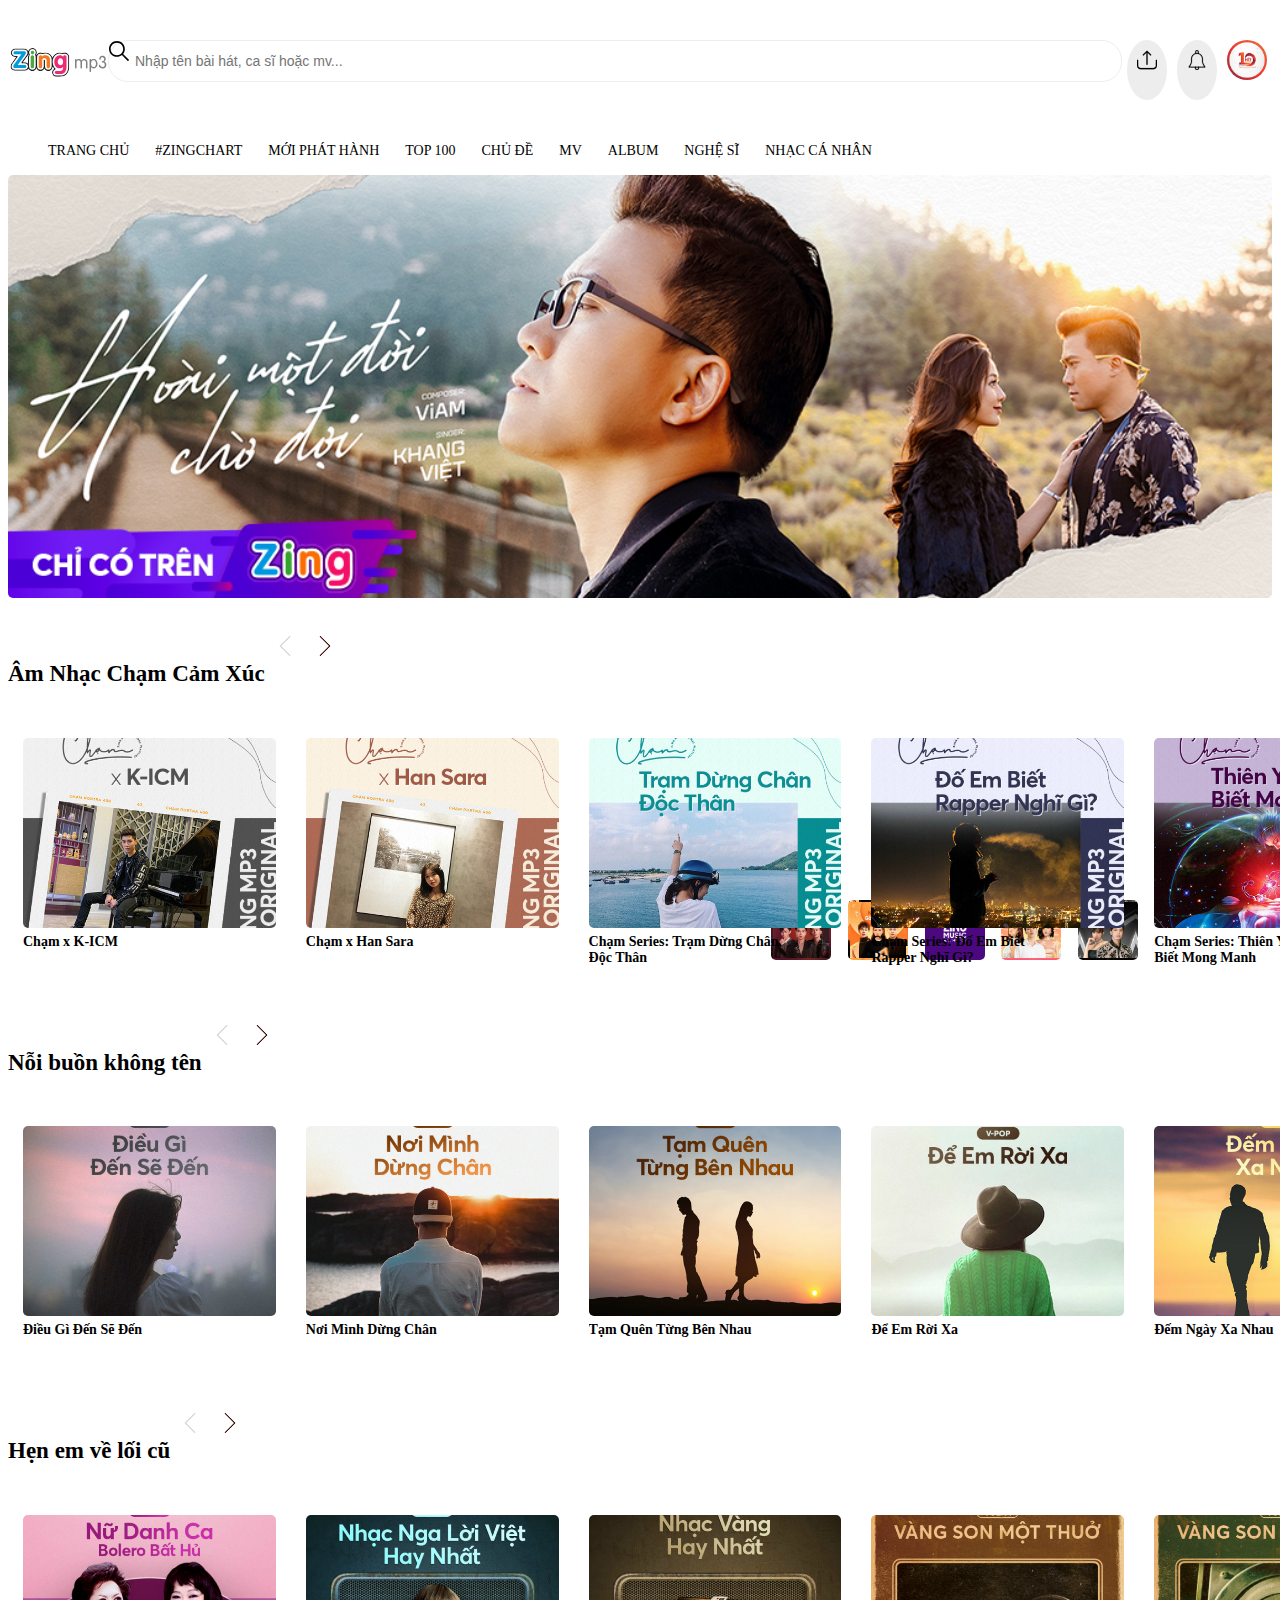
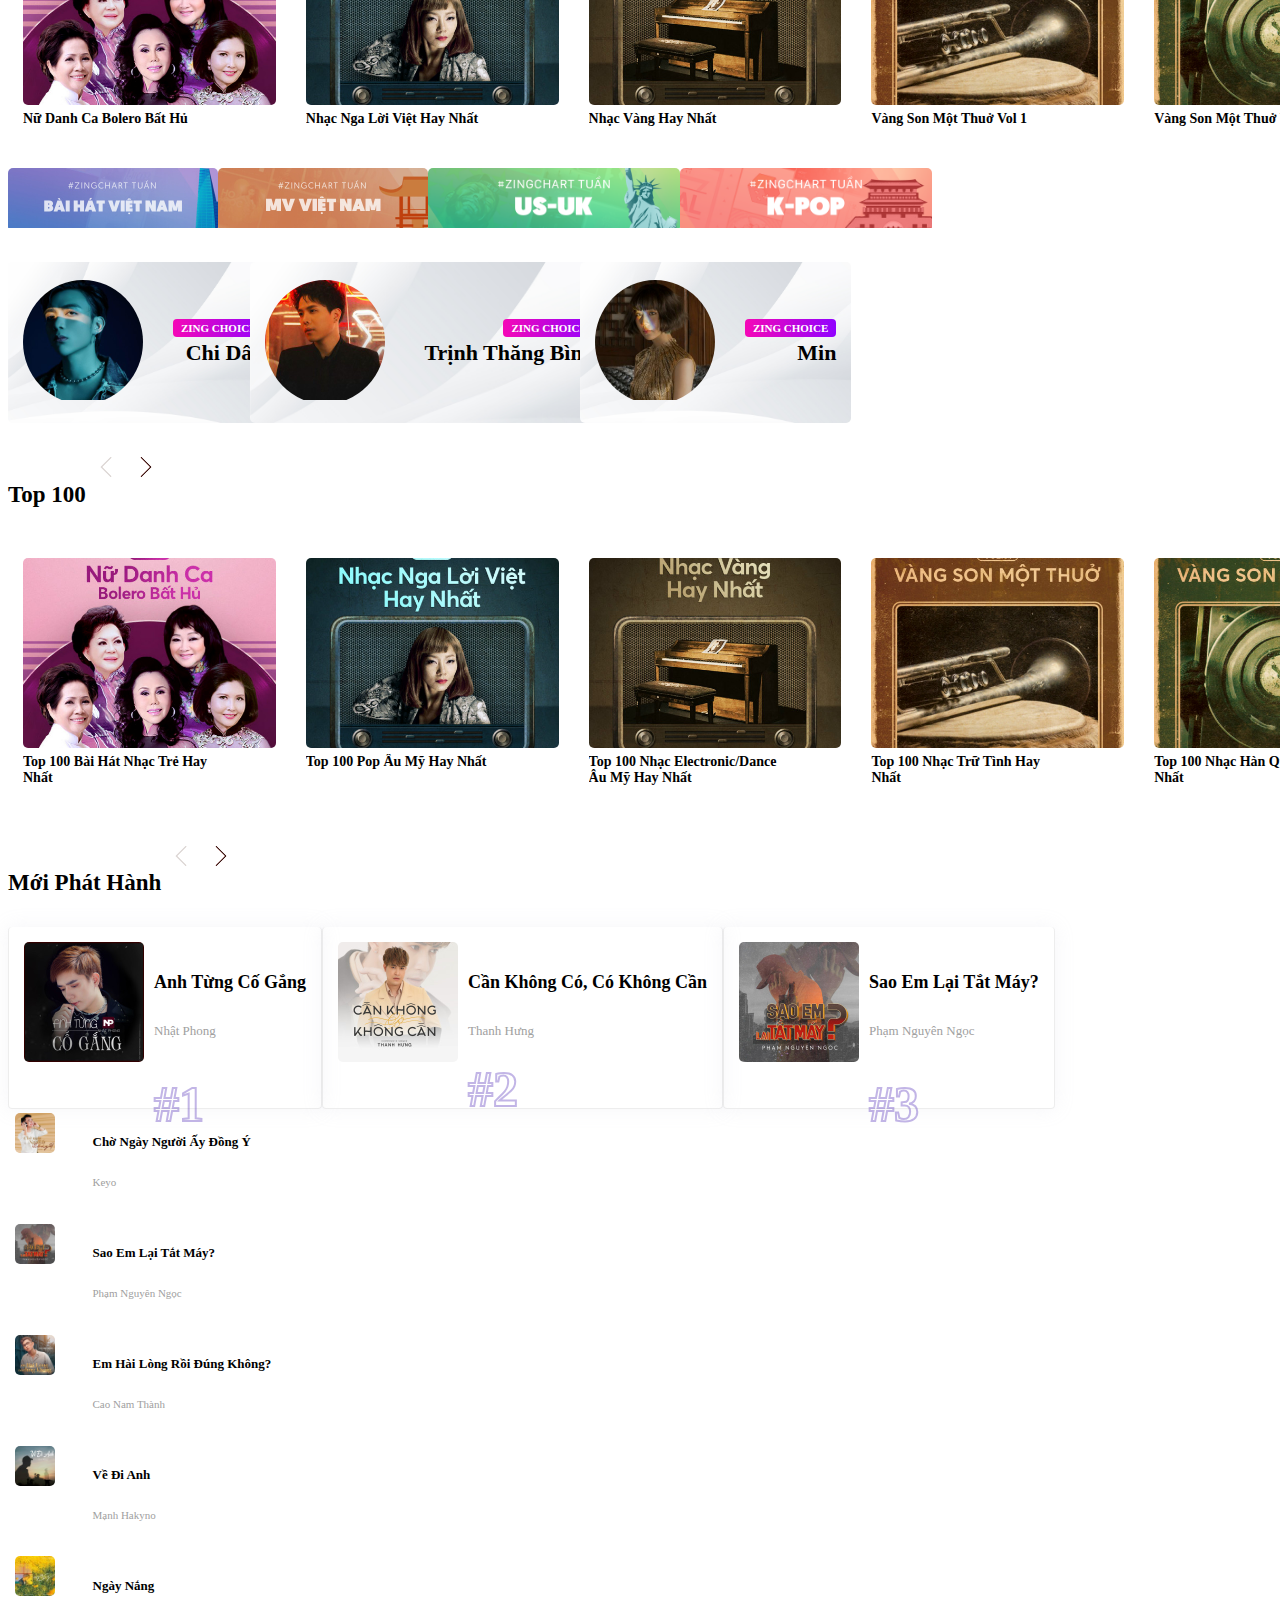
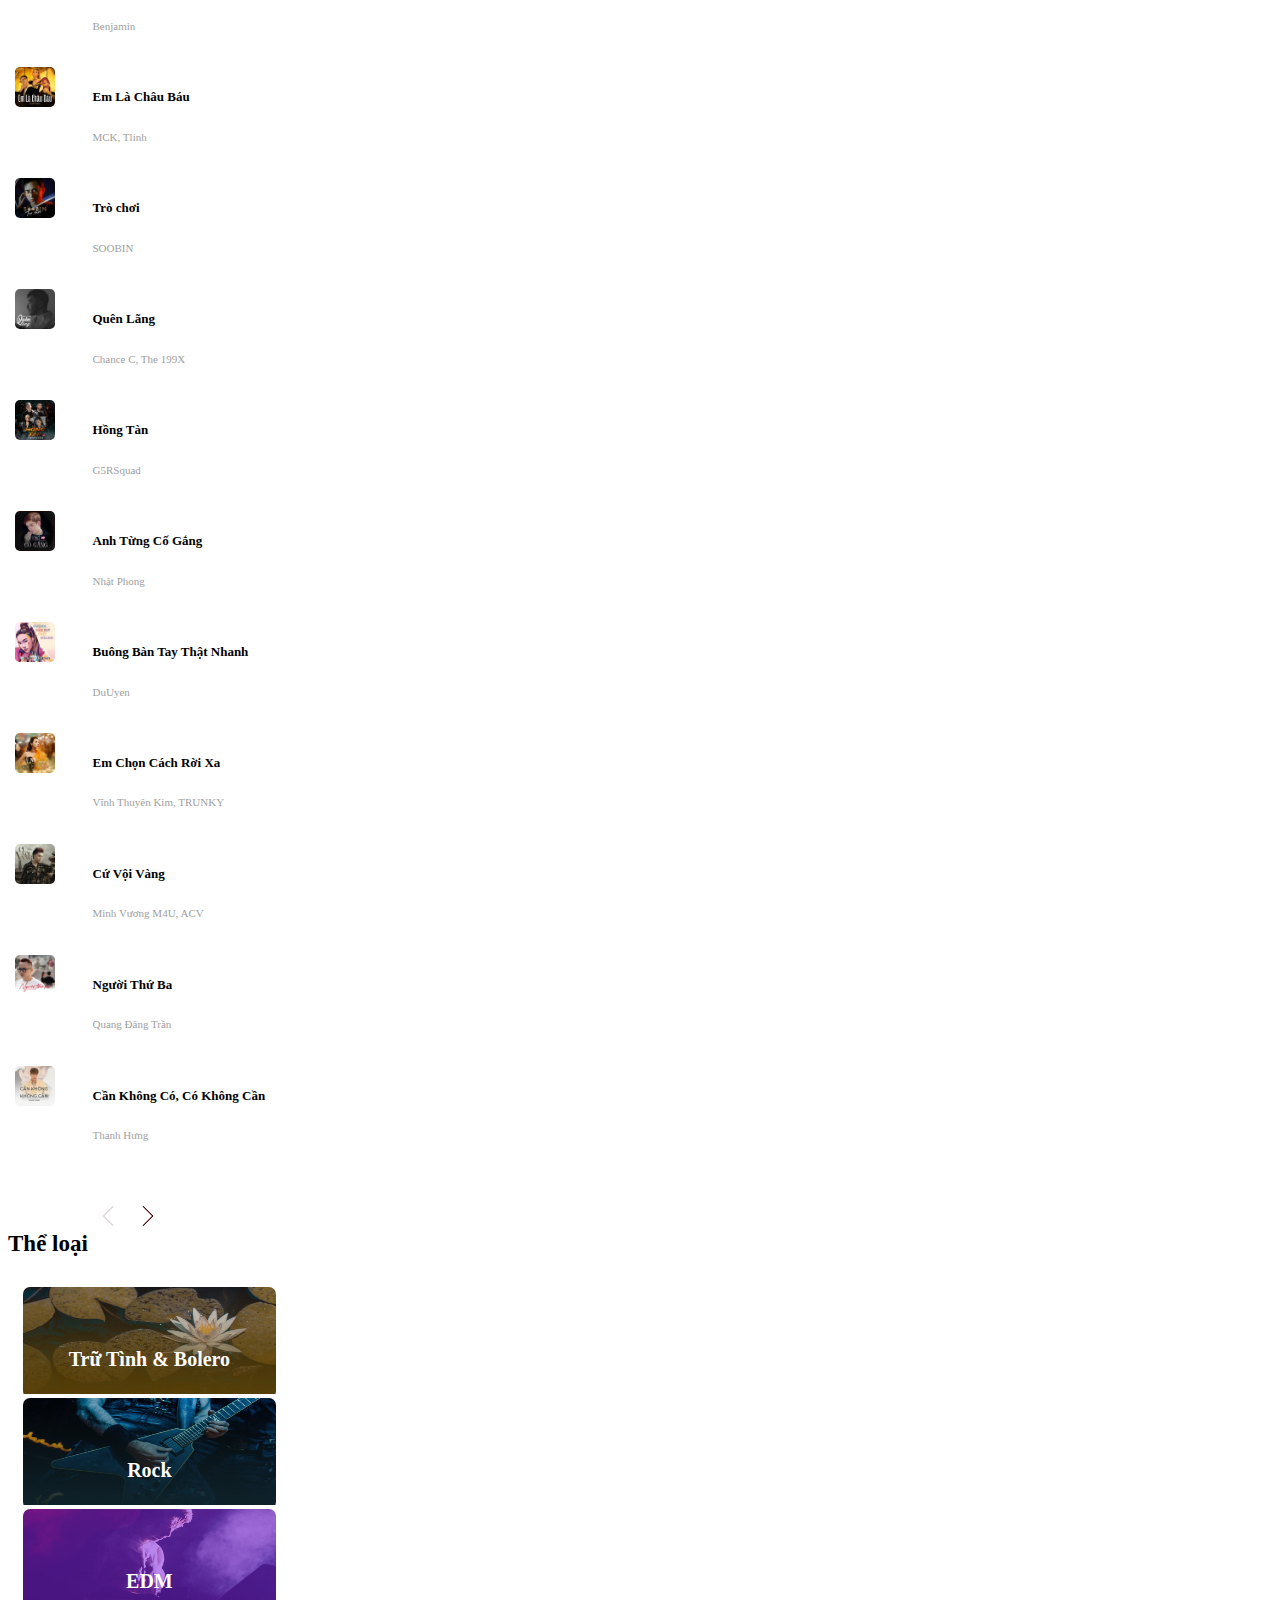
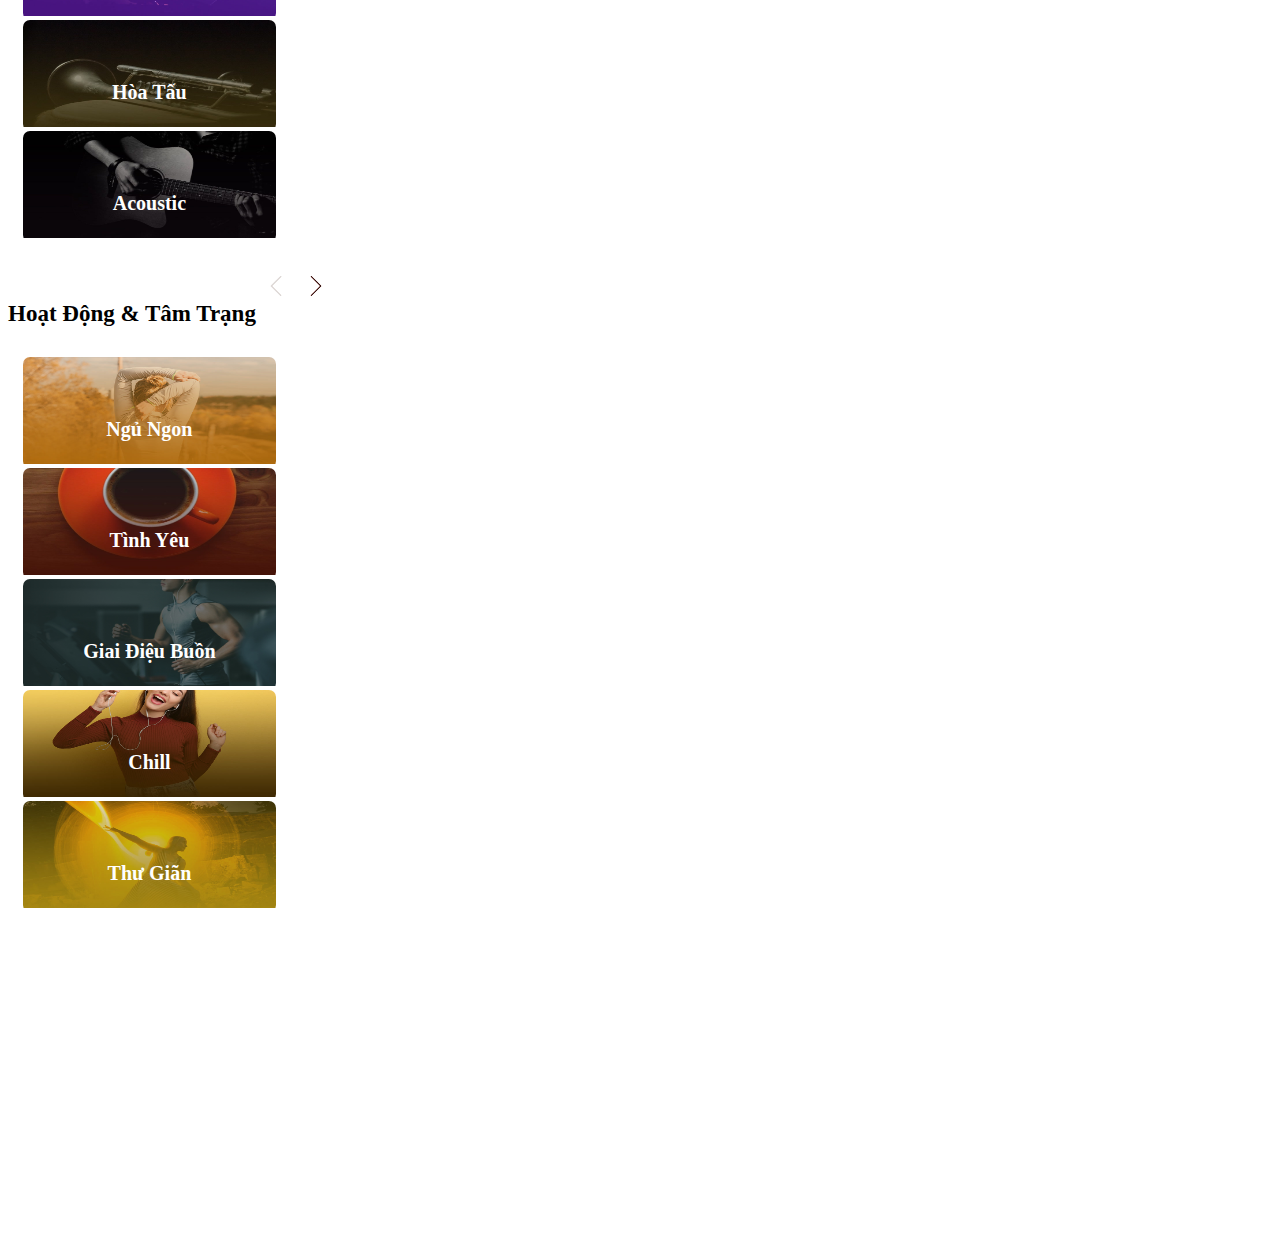
==== commit 413883db: "commit sang 6h 24/11/2020" ====
--- a/index.html
+++ b/index.html
@@ -8,7 +8,7 @@
   <link rel="stylesheet" href="./style/main/main.css">
   <link rel="stylesheet" href="https://cdnjs.cloudflare.com/ajax/libs/font-awesome/5.15.1/css/all.min.css" integrity="sha512-+4zCK9k+qNFUR5X+cKL9EIR+ZOhtIloNl9GIKS57V1MyNsYpYcUrUeQc9vNfzsWfV28IaLL3i96P9sdNyeRssA==" crossorigin="anonymous" />
   <link rel="stylesheet" href="https://cdn.jsdelivr.net/npm/bootstrap@4.5.3/dist/css/bootstrap.min.css" integrity="sha384-TX8t27EcRE3e/ihU7zmQxVncDAy5uIKz4rEkgIXeMed4M0jlfIDPvg6uqKI2xXr2" crossorigin="anonymous">
-  <title>Zing mp3</title>
+  <title>Ring mờ pê 3</title>
 </head>
 <body>
   <div class="app" >
@@ -685,6 +685,7 @@
         </div>
       </div>
 
+      <!--NEW RELEASE-->
       <div class="container">
         <div class="row">
           <div class="main__release">
@@ -698,10 +699,12 @@
               </div>
             </div>
             
-            <div class="new__release test">
+            <div class="new__release">
+              <div class="col-xl-4">
                 <div class="card__release">
-                  <div>
+                  <div class="img__release">
                     <img src="./img//img-card/top100_1.jpg" alt="">
+                    <i class="fas fa-play play__release"></i>
                   </div>
                   <div class="title__release">
                     <div class="release__top">
@@ -709,35 +712,467 @@
                       <h6 class="name__singer">Nhật Phong</h6>
                     </div>
                     <div class="release__bottom">
-                      <p class="rank__song">#1</p>
-                    </div>
-                  </div>
-                </div>
-            </div>
-
-            <div class="new__release test">
-              <div class="card__release">
-                <div>
-                  <img src="./img//img-card/top100_1.jpg" alt="">
-                </div>
-                <div class="title__release">
-                  <div class="release__top">
-                    <h5 class="name__song">Anh Từng Cố Gắng</h5>
-                    <h6 class="name__singer">Nhật Phong</h6>
-                  </div>
-                  <div class="release__bottom">
-                    <p class="rank__song">#1</p>
-                  </div>
-                </div>
-              </div>
-
-              
+                      <p class="rank__song __temp_2">#1</p>
+                    </div>
+                  </div>
+                </div>
+              </div>
+
+              <div class="col-xl-4">
+                <div class="card__release">
+                  <div class="img__release">
+                    <img src="./img//img-card/top100_2.jpg" alt="">
+                    <i class="fas fa-play play__release"></i>
+                  </div>
+                  <div class="title__release">
+                    <div class="release__top">
+                      <h5 class="name__song">Cần Không Có, Có Không Cần</h5>
+                      <h6 class="name__singer">Thanh Hưng</h6>
+                    </div>
+                    <div class="release__bottom">
+                      <p class="rank__song __temp_1">#2</p>
+                    </div>
+                  </div>
+                </div>
+              </div>
+
+              <div class="col-xl-4">
+                <div class="card__release">
+                  <div class="img__release">
+                    <img src="./img//img-card/sao-em-tat-may.jpg" alt="">
+                    <i class="fas fa-play play__release"></i>
+                  </div>
+                  <div class="title__release">
+                    <div class="release__top">
+                      <h5 class="name__song">Sao Em Lại Tắt Máy?</h5>
+                      <h6 class="name__singer">Phạm Nguyên Ngọc</h6>
+                    </div>
+                    <div class="release__bottom">
+                      <p class="rank__song __temp_2">#3</p>
+                    </div>
+                  </div>
+                </div>
+              </div>
+
+            </div>
+
+            
           </div>
 
           
           </div>
         </div>
+      
+        <!--RELEASE LIST 1-->
+      <div class="container mg-30">
+        <div class="row">
+          <div class="col-xl-4">
+            <div class="card__release-list">
+              <div class="card__release-top">
+                <img src="./img/img-card/rele-1.jpg" alt="">
+                <i class="fas fa-play play__release-list"></i>
+              </div>
+
+              <div class="card__release-center">
+                <h5>Chờ Ngày Người Ấy Đồng Ý</h5>
+                <h6>Keyo</h6>
+              </div>
+
+              <div class="card__release-bottom">
+                <div class="circle__release">
+                  <object class="svg__release" data="./img/icon/microphone.svg" type=""></object>
+                </div>
+                <div class="circle__release">
+                  <object class="svg__release" data="./img/icon/more_black.svg" type=""></object>
+                </div>
+              </div>
+            </div>
+            <div class="card__release-list">
+              <div class="card__release-top">
+                <img src="./img/img-rele-list/2.jpg" alt="">
+                <i class="fas fa-play play__release-list"></i>
+              </div>
+
+              <div class="card__release-center">
+                <h5>Sao Em Lại Tắt Máy?</h5>
+                <h6>Phạm Nguyên Ngọc</h6>
+              </div>
+
+              <div class="card__release-bottom">
+                <div class="circle__release">
+                  <object class="svg__release" data="./img/icon/microphone.svg" type=""></object>
+                </div>
+                <div class="circle__release">
+                  <object class="svg__release" data="./img/icon/more_black.svg" type=""></object>
+                </div>
+              </div>
+            </div>
+            <div class="card__release-list">
+              <div class="card__release-top">
+                <img src="./img/img-rele-list/3.jpg" alt="">
+                <i class="fas fa-play play__release-list"></i>
+              </div>
+
+              <div class="card__release-center">
+                <h5>Em Hài Lòng Rồi Đúng Không?</h5>
+                <h6>Cao Nam Thành</h6>
+              </div>
+
+              <div class="card__release-bottom">
+                <div class="circle__release">
+                  <object class="svg__release" data="./img/icon/microphone.svg" type=""></object>
+                </div>
+                <div class="circle__release">
+                  <object class="svg__release" data="./img/icon/more_black.svg" type=""></object>
+                </div>
+              </div>
+            </div>
+            <div class="card__release-list">
+              <div class="card__release-top">
+                <img src="./img/img-rele-list/4.jpeg" alt="">
+                <i class="fas fa-play play__release-list"></i>
+              </div>
+
+              <div class="card__release-center">
+                <h5>Về Đi Anh</h5>
+                <h6>Mạnh Hakyno</h6>
+              </div>
+
+              <div class="card__release-bottom">
+                <div class="circle__release">
+                  <object class="svg__release" data="./img/icon/microphone.svg" type=""></object>
+                </div>
+                <div class="circle__release">
+                  <object class="svg__release" data="./img/icon/more_black.svg" type=""></object>
+                </div>
+              </div>
+            </div>
+            <div class="card__release-list">
+              <div class="card__release-top">
+                <img src="./img/img-rele-list/5.jpeg" alt="">
+                <i class="fas fa-play play__release-list"></i>
+              </div>
+
+              <div class="card__release-center">
+                <h5>Ngày Nắng</h5>
+                <h6>Benjamin</h6>
+              </div>
+
+              <div class="card__release-bottom">
+                <div class="circle__release">
+                  <object class="svg__release" data="./img/icon/microphone.svg" type=""></object>
+                </div>
+                <div class="circle__release">
+                  <object class="svg__release" data="./img/icon/more_black.svg" type=""></object>
+                </div>
+              </div>
+            </div>
+            
+
+          </div>
+         <!--RELEASE LIST 2-->
+          <div class="col-xl-4">
+            <div class="card__release-list">
+              <div class="card__release-top">
+                <img src="./img/img-rele-list/6.jpg" alt="">
+                <i class="fas fa-play play__release-list"></i>
+              </div>
+
+              <div class="card__release-center">
+                <h5>Em Là Châu Báu</h5>
+                <h6>MCK, Tlinh</h6>
+              </div>
+
+              <div class="card__release-bottom">
+                <div class="circle__release">
+                  <object class="svg__release" data="./img/icon/microphone.svg" type=""></object>
+                </div>
+                <div class="circle__release">
+                  <object class="svg__release" data="./img/icon/more_black.svg" type=""></object>
+                </div>
+              </div>
+            </div>
+            <div class="card__release-list">
+              <div class="card__release-top">
+                <img src="./img/img-rele-list/7.jpg" alt="">
+                <i class="fas fa-play play__release-list"></i>
+              </div>
+
+              <div class="card__release-center">
+                <h5>Trò chơi</h5>
+                <h6>SOOBIN</h6>
+              </div>
+
+              <div class="card__release-bottom">
+                <div class="circle__release">
+                  <object class="svg__release" data="./img/icon/microphone.svg" type=""></object>
+                </div>
+                <div class="circle__release">
+                  <object class="svg__release" data="./img/icon/more_black.svg" type=""></object>
+                </div>
+              </div>
+            </div>
+            <div class="card__release-list">
+              <div class="card__release-top">
+                <img src="./img/img-rele-list/8.jpeg" alt="">
+                <i class="fas fa-play play__release-list"></i>
+              </div>
+
+              <div class="card__release-center">
+                <h5>Quên Lãng</h5>
+                <h6>Chance C, The 199X</h6>
+              </div>
+
+              <div class="card__release-bottom">
+                <div class="circle__release">
+                  <object class="svg__release" data="./img/icon/microphone.svg" type=""></object>
+                </div>
+                <div class="circle__release">
+                  <object class="svg__release" data="./img/icon/more_black.svg" type=""></object>
+                </div>
+              </div>
+            </div>
+            <div class="card__release-list">
+              <div class="card__release-top">
+                <img src="./img/img-rele-list/9.jpeg" alt="">
+                <i class="fas fa-play play__release-list"></i>
+              </div>
+
+              <div class="card__release-center">
+                <h5>Hồng Tàn</h5>
+                <h6>G5RSquad</h6>
+              </div>
+
+              <div class="card__release-bottom">
+                <div class="circle__release">
+                  <object class="svg__release" data="./img/icon/microphone.svg" type=""></object>
+                </div>
+                <div class="circle__release">
+                  <object class="svg__release" data="./img/icon/more_black.svg" type=""></object>
+                </div>
+              </div>
+            </div>
+            <div class="card__release-list">
+              <div class="card__release-top">
+                <img src="./img/img-rele-list/10.jpeg" alt="">
+                <i class="fas fa-play play__release-list"></i>
+              </div>
+
+              <div class="card__release-center">
+                <h5>Anh Từng Cố Gắng</h5>
+                <h6>Nhật Phong</h6>
+              </div>
+
+              <div class="card__release-bottom">
+                <div class="circle__release">
+                  <object class="svg__release" data="./img/icon/microphone.svg" type=""></object>
+                </div>
+                <div class="circle__release">
+                  <object class="svg__release" data="./img/icon/more_black.svg" type=""></object>
+                </div>
+              </div>
+            </div>
+            
+
+          </div>
+         <!--RELEASE LIST 3-->
+          <div class="col-xl-4">
+            <div class="card__release-list">
+              <div class="card__release-top">
+                <img src="./img/img-rele-list/11.jpeg" alt="">
+                <i class="fas fa-play play__release-list"></i>
+              </div>
+
+              <div class="card__release-center">
+                <h5>Buông Bàn Tay Thật Nhanh</h5>
+                <h6>DuUyen</h6>
+              </div>
+
+              <div class="card__release-bottom">
+                <div class="circle__release">
+                  <object class="svg__release" data="./img/icon/microphone.svg" type=""></object>
+                </div>
+                <div class="circle__release">
+                  <object class="svg__release" data="./img/icon/more_black.svg" type=""></object>
+                </div>
+              </div>
+            </div>
+            <div class="card__release-list">
+              <div class="card__release-top">
+                <img src="./img/img-rele-list/12.jpeg" alt="">
+                <i class="fas fa-play play__release-list"></i>
+              </div>
+
+              <div class="card__release-center">
+                <h5>Em Chọn Cách Rời Xa</h5>
+                <h6>Vĩnh Thuyên Kim, TRUNKY</h6>
+              </div>
+
+              <div class="card__release-bottom">
+                <div class="circle__release">
+                  <object class="svg__release" data="./img/icon/microphone.svg" type=""></object>
+                </div>
+                <div class="circle__release">
+                  <object class="svg__release" data="./img/icon/more_black.svg" type=""></object>
+                </div>
+              </div>
+            </div>
+            <div class="card__release-list">
+              <div class="card__release-top">
+                <img src="./img/img-rele-list/13.jpeg" alt="">
+                <i class="fas fa-play play__release-list"></i>
+              </div>
+
+              <div class="card__release-center">
+                <h5>Cứ Vội Vàng</h5>
+                <h6>Minh Vương M4U, ACV</h6>
+              </div>
+
+              <div class="card__release-bottom">
+                <div class="circle__release">
+                  <object class="svg__release" data="./img/icon/microphone.svg" type=""></object>
+                </div>
+                <div class="circle__release">
+                  <object class="svg__release" data="./img/icon/more_black.svg" type=""></object>
+                </div>
+              </div>
+            </div>
+            <div class="card__release-list">
+              <div class="card__release-top">
+                <img src="./img/img-rele-list/14.jpeg" alt="">
+                <i class="fas fa-play play__release-list"></i>
+              </div>
+
+              <div class="card__release-center">
+                <h5>Người Thứ Ba</h5>
+                <h6>Quang Đăng Trần</h6>
+              </div>
+
+              <div class="card__release-bottom">
+                <div class="circle__release">
+                  <object class="svg__release" data="./img/icon/microphone.svg" type=""></object>
+                </div>
+                <div class="circle__release">
+                  <object class="svg__release" data="./img/icon/more_black.svg" type=""></object>
+                </div>
+              </div>
+            </div>
+            <div class="card__release-list">
+              <div class="card__release-top">
+                <img src="./img/img-rele-list/15.jpeg" alt="">
+                <i class="fas fa-play play__release-list"></i>
+              </div>
+
+              <div class="card__release-center">
+                <h5>Cần Không Có, Có Không Cần</h5>
+                <h6>Thanh Hưng</h6>
+              </div>
+
+              <div class="card__release-bottom">
+                <div class="circle__release">
+                  <object class="svg__release" data="./img/icon/microphone.svg" type=""></object>
+                </div>
+                <div class="circle__release">
+                  <object class="svg__release" data="./img/icon/more_black.svg" type=""></object>
+                </div>
+              </div>
+            </div>
+            
+
+          </div>
+        </div>
       </div>
+
+
+      <div class="container">
+        <div class="row">
+          <div class="main__playlist">
+            <div class="main__title">
+              <h4 class="col-xl-6">Thể loại</h4>
+              <div class="col-xl-6 main__title-right">
+                <object class="left__icon" data="./img/icon/left-arrow.svg" type=""></object>
+                <object data="./img/icon/right-arrow.svg" type=""></object>
+              </div>
+            </div>
+          </div>
+          <div class="col-xl-2dot4">
+            <div class="main__type">
+                <img src="/img/img-type/1.jpeg" alt="">
+                <span>Trữ Tình & Bolero</span>
+            </div>
+          </div>
+          <div class="col-xl-2dot4">
+            <div class="main__type">
+                <img src="/img/img-type/2.jpeg" alt="">
+                <span>Rock</span>
+            </div>
+          </div>
+          <div class="col-xl-2dot4">
+            <div class="main__type">
+                <img src="/img/img-type/3.jpeg" alt="">
+                <span>EDM</span>
+            </div>
+          </div>
+          <div class="col-xl-2dot4">
+            <div class="main__type">
+                <img src="/img/img-type/4.jpeg" alt="">
+                <span>Hòa Tấu</span>
+            </div>
+          </div>
+          <div class="col-xl-2dot4">
+            <div class="main__type">
+                <img src="/img/img-type/5.jpeg" alt="">
+                <span>Acoustic</span>
+            </div>
+          </div>
+        </div>
+      </div>
+      
+      <div class="container test">
+        <div class="row">
+          <div class="main__playlist">
+            <div class="main__title">
+              <h4 class="col-xl-6">Hoạt Động & Tâm Trạng</h4>
+              <div class="col-xl-6 main__title-right">
+                <object class="left__icon" data="./img/icon/left-arrow.svg" type=""></object>
+                <object data="./img/icon/right-arrow.svg" type=""></object>
+              </div>
+            </div>
+          </div>
+          <div class="col-xl-2dot4">
+            <div class="main__type">
+                <img src="/img/img-type/6.jpeg" alt="">
+                <span>Ngủ Ngon</span>
+            </div>
+          </div>
+          <div class="col-xl-2dot4">
+            <div class="main__type">
+                <img src="/img/img-type/7.jpeg" alt="">
+                <span>Tình Yêu</span>
+            </div>
+          </div>
+          <div class="col-xl-2dot4">
+            <div class="main__type">
+                <img src="/img/img-type/8.jpeg" alt="">
+                <span>Giai Điệu Buồn</span>
+            </div>
+          </div>
+          <div class="col-xl-2dot4">
+            <div class="main__type">
+                <img src="/img/img-type/9.jpeg" alt="">
+                <span>Chill</span>
+            </div>
+          </div>
+          <div class="col-xl-2dot4">
+            <div class="main__type">
+                <img src="/img/img-type/10.jpeg" alt="">
+                <span>Thư Giãn</span>
+            </div>
+          </div>
+        </div>
+      </div>
+      
+      
   </div>
 </body>
 
--- a/style/header/style.css
+++ b/style/header/style.css
@@ -65,6 +65,11 @@
   }
 }
 
+/*CLASS MARGIN, PADDING*/
+.mg-30 {
+  margin-top: 30px;
+}
+
 .hidden {
   display: none;
 }
@@ -130,6 +135,11 @@
     flex: 0 0 20%;
     max-width: 20%;
   }
+}
+
+/*CLASS MARGIN, PADDING*/
+.mg-30 {
+  margin-top: 30px;
 }
 
 header {
--- a/base.css
+++ b/base.css
@@ -6,4 +6,5 @@
 
 .test {
   height: 1000px
-}+}
+
--- a/style/main/main.css
+++ b/style/main/main.css
@@ -63,6 +63,11 @@
     flex: 0 0 20%;
     max-width: 20%;
   }
+}
+
+/*CLASS MARGIN, PADDING*/
+.mg-30 {
+  margin-top: 30px;
 }
 
 .main {
@@ -617,14 +622,275 @@
   width: 100%;
 }
 
+.main .main__release .new__release {
+  display: -webkit-box;
+  display: -ms-flexbox;
+  display: flex;
+}
+
 .main .main__release .new__release .card__release {
   display: -webkit-box;
   display: -ms-flexbox;
   display: flex;
+  border-left: 1px solid #dbdbdb80;
+  border-right: 1px solid #dbdbdb80;
+  border-bottom: 1px solid #dbdbdb80;
+  -webkit-box-shadow: 0 0 20px 0 rgba(190, 190, 206, 0.15);
+          box-shadow: 0 0 20px 0 rgba(190, 190, 206, 0.15);
+  border-radius: 4px;
+  padding: 15px;
+  height: 100%;
 }
 
 .main .main__release .new__release .card__release img {
   width: 120px;
   height: 120px;
+  -webkit-transition: -webkit-transform .8s ease;
+  transition: -webkit-transform .8s ease;
+  transition: transform .8s ease;
+  transition: transform .8s ease, -webkit-transform .8s ease;
+}
+
+.main .main__release .new__release .img__release {
+  height: 120px;
+  position: relative;
+  overflow: hidden;
+  border-radius: 5px;
+  min-width: 120px;
+}
+
+.main .main__release .new__release .img__release:after {
+  content: '';
+  position: absolute;
+  top: 0;
+  left: 0;
+  height: 100%;
+  width: 100%;
+  background-color: rgba(0, 0, 0, 0.6);
+  display: none;
+}
+
+.main .main__release .new__release .img__release .play__release {
+  font-size: 30px;
+  color: white;
+  position: absolute;
+  top: 40%;
+  left: 40%;
+  z-index: 1;
+  display: none;
+}
+
+.main .main__release .new__release .img__release:hover .play__release {
+  display: block;
+}
+
+.main .main__release .new__release .img__release:hover img {
+  -webkit-transform: scale(1.07);
+          transform: scale(1.07);
+}
+
+.main .main__release .new__release .img__release:hover::after {
+  display: block;
+}
+
+.main .main__release .new__release .title__release {
+  margin-left: 10px;
+  height: 120px;
+}
+
+.main .main__release .new__release .title__release h5 {
+  font-size: 18px;
+  font-weight: 700;
+}
+
+.main .main__release .new__release .title__release h6 {
+  cursor: pointer;
+  font-size: 13px;
+  color: #a0a0a0;
+  font-weight: 450;
+}
+
+.main .main__release .new__release .title__release h6:hover {
+  color: #6e55b4;
+}
+
+.main .main__release .new__release .title__release .release__bottom .rank__song {
+  -webkit-user-select: none;
+     -moz-user-select: none;
+      -ms-user-select: none;
+          user-select: none;
+  -webkit-tap-highlight-color: transparent;
+  cursor: pointer;
+  word-break: break-word;
+  -webkit-text-stroke: 2px rgba(102, 69, 193, 0.4);
+  font-size: 50px;
+  font-weight: 900;
+  color: transparent;
+  margin: 0;
+}
+
+.main .main__release .new__release .title__release .release__bottom .__temp_1 {
+  -webkit-transform: translateY(-15%);
+          transform: translateY(-15%);
+}
+
+.main .main__release .new__release .title__release .release__bottom .__temp_2 {
+  -webkit-transform: translateY(10%);
+          transform: translateY(10%);
+}
+
+.main .card__release-list {
+  display: -webkit-box;
+  display: -ms-flexbox;
+  display: flex;
+  padding: 5px 7px;
+  border-radius: 3px;
+}
+
+.main .card__release-list:hover {
+  background-color: #f7f7f7;
+}
+
+.main .card__release-list:hover .circle__release {
+  background-color: #f7f7f7 !important;
+}
+
+.main .card__release-list:hover ::after {
+  display: block !important;
+}
+
+.main .card__release-list:hover .play__release-list {
+  display: block !important;
+}
+
+.main .card__release-list:hover .card__release-bottom {
+  display: -webkit-box;
+  display: -ms-flexbox;
+  display: flex;
+}
+
+.main .card__release-list .card__release-top {
+  width: 15%;
+  border-radius: 5px;
+  overflow: hidden;
+  width: 40px !important;
+  height: 40px;
+  position: relative;
+}
+
+.main .card__release-list .card__release-top .play__release-list {
+  position: absolute;
+  top: 30%;
+  left: 32%;
+  color: white;
+  z-index: 1;
+  display: none;
+}
+
+.main .card__release-list .card__release-top img {
+  height: 40px;
+  width: 40px;
+}
+
+.main .card__release-list .card__release-top::after {
+  content: '';
+  position: absolute;
+  top: 0;
+  left: 0;
+  height: 100%;
+  width: 100%;
+  background-color: rgba(0, 0, 0, 0.7);
+  display: none;
+}
+
+.main .card__release-list .card__release-center {
+  width: 56%;
+  margin-left: 3%;
+}
+
+.main .card__release-list .card__release-center h5 {
+  font-size: 13px;
+  font-weight: 700;
+}
+
+.main .card__release-list .card__release-center h6 {
+  font-size: 11px;
+  color: #a0a0a0;
+  font-weight: 400;
+}
+
+.main .card__release-list .card__release-bottom {
+  width: 19%;
+  display: -webkit-box;
+  display: -ms-flexbox;
+  display: flex;
+  -webkit-box-align: center;
+      -ms-flex-align: center;
+          align-items: center;
+  margin-left: 10%;
+  display: none;
+}
+
+.main .card__release-list .card__release-bottom .circle__release {
+  height: 25px;
+  width: 25px;
+  border-radius: 50%;
+  margin: 0 3px;
+  position: relative;
+  background-color: white;
+}
+
+.main .card__release-list .card__release-bottom .circle__release:hover {
+  background-color: #E8E8E8 !important;
+}
+
+.main .card__release-list .card__release-bottom .svg__release {
+  position: absolute;
+  height: 16px;
+  width: 16px;
+  top: 18%;
+  left: 18%;
+  display: block;
+}
+
+.main .main__type {
+  border-radius: 7px;
+  overflow: hidden;
+  width: 100%;
+  position: relative;
+  cursor: pointer;
+}
+
+.main .main__type img {
+  height: 107px;
+  width: 100%;
+  -webkit-transition: -webkit-transform 0.8s ease;
+  transition: -webkit-transform 0.8s ease;
+  transition: transform 0.8s ease;
+  transition: transform 0.8s ease, -webkit-transform 0.8s ease;
+}
+
+.main .main__type span {
+  color: white;
+  position: absolute;
+  display: inline-block;
+  left: 0;
+  bottom: 0;
+  text-align: center;
+  width: 100%;
+  font-size: 20px;
+  font-weight: 700;
+  -webkit-transition: all 0.7s ease;
+  transition: all 0.7s ease;
+  height: 50px;
+}
+
+.main .main__type:hover img {
+  -webkit-transform: scale(1.08);
+          transform: scale(1.08);
+}
+
+.main .main__type:hover span {
+  bottom: 16% !important;
 }
 /*# sourceMappingURL=main.css.map */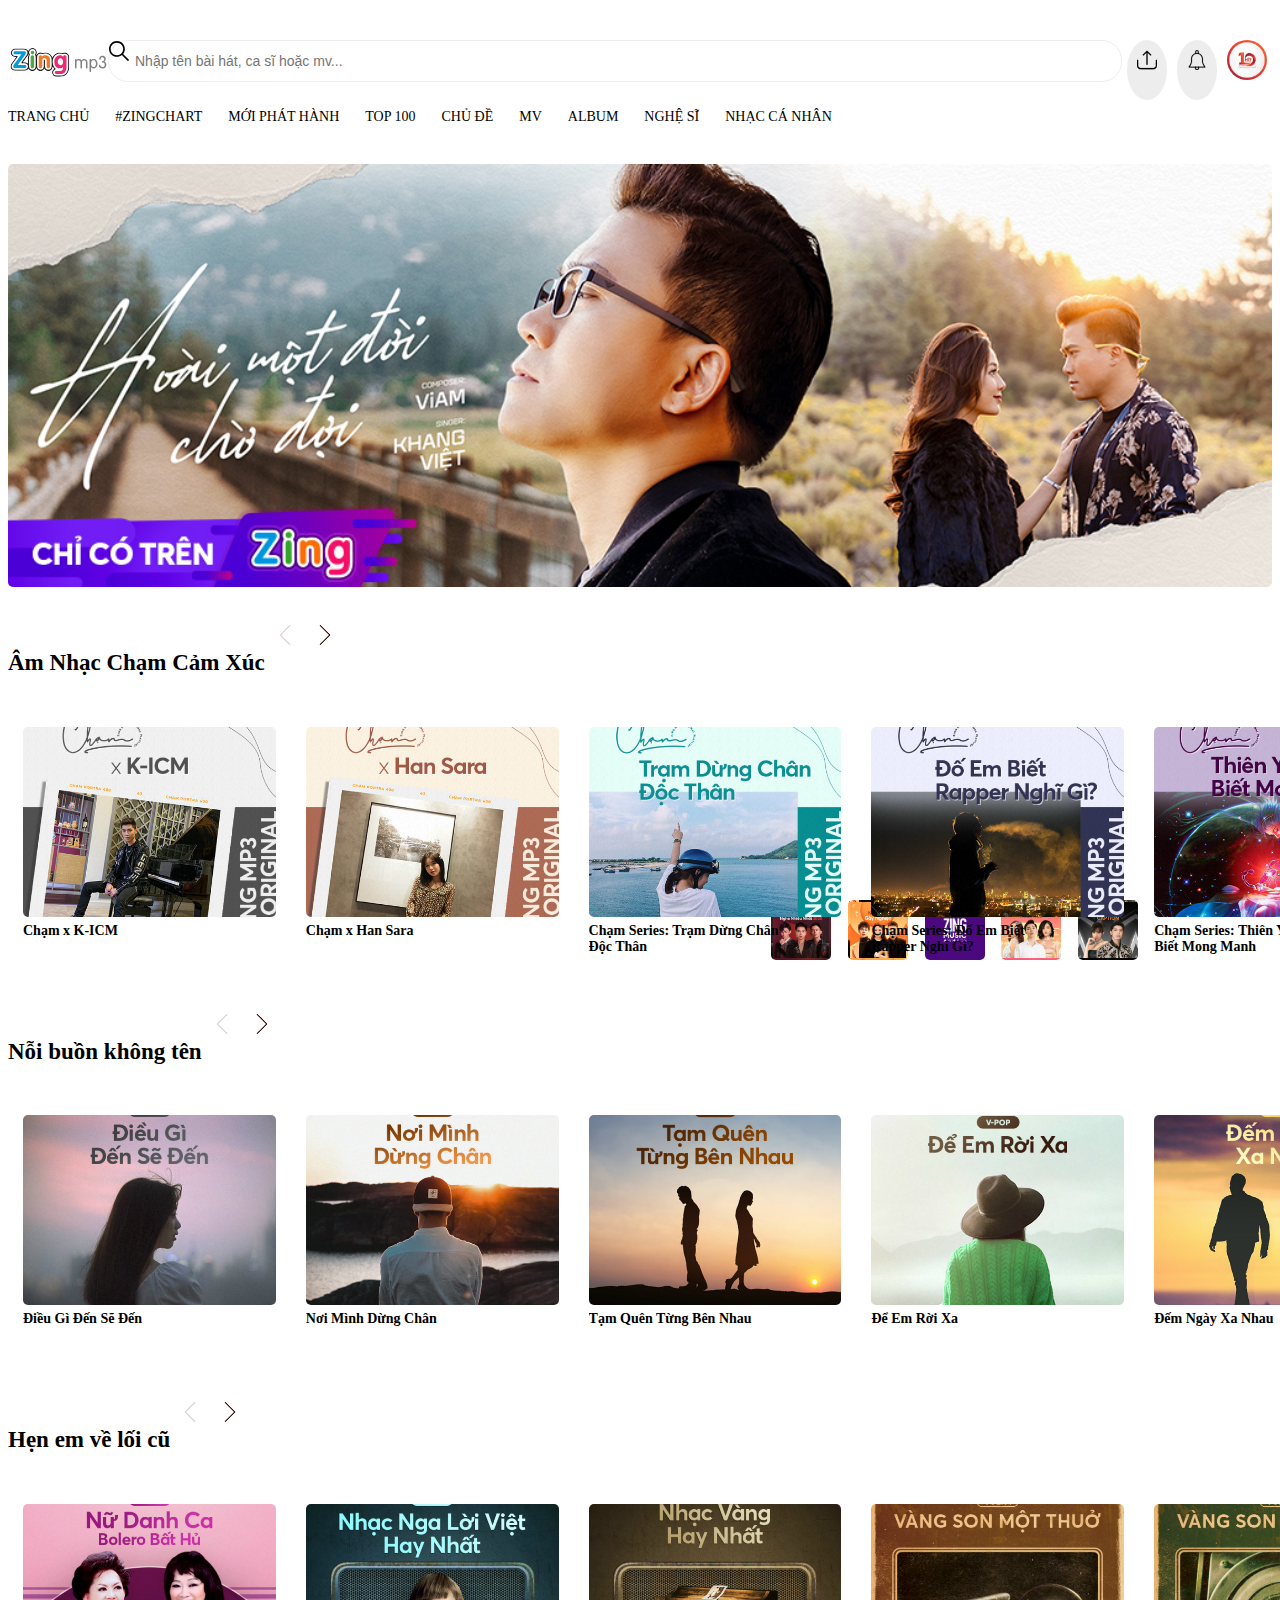
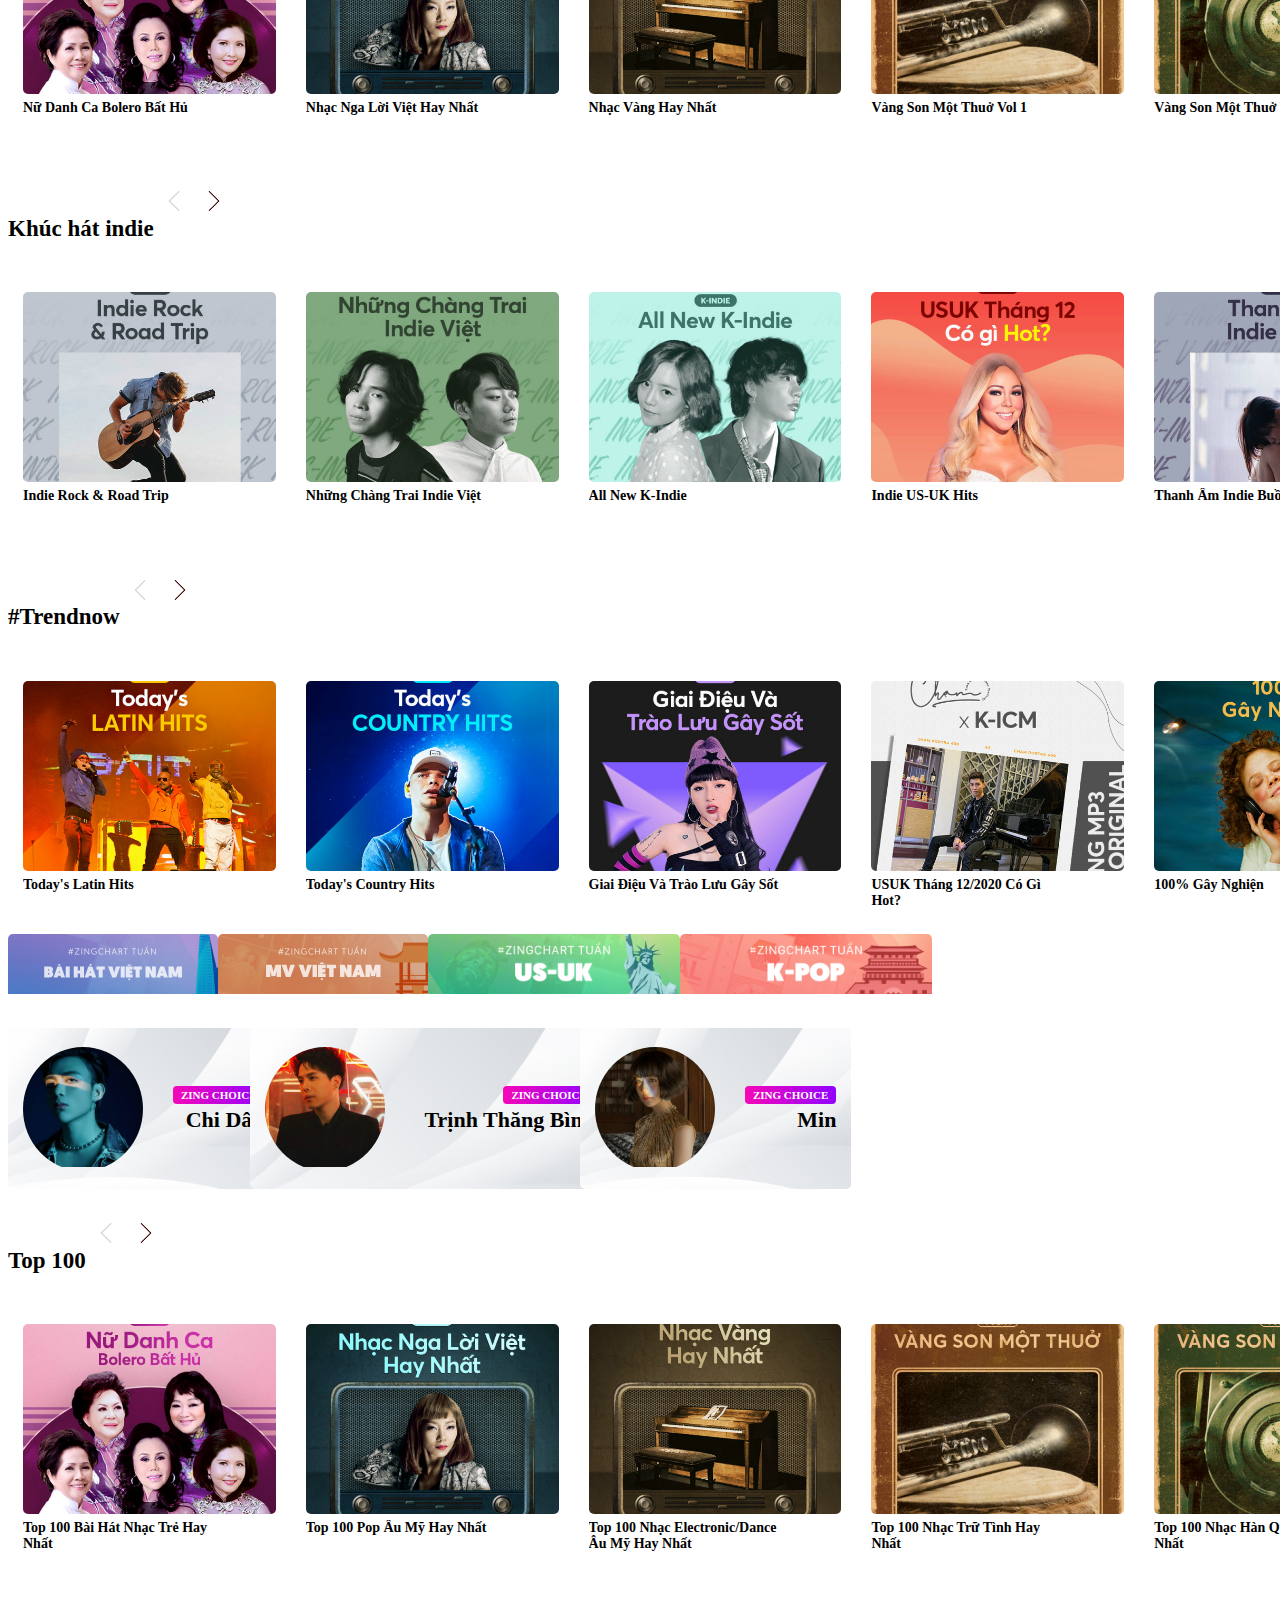
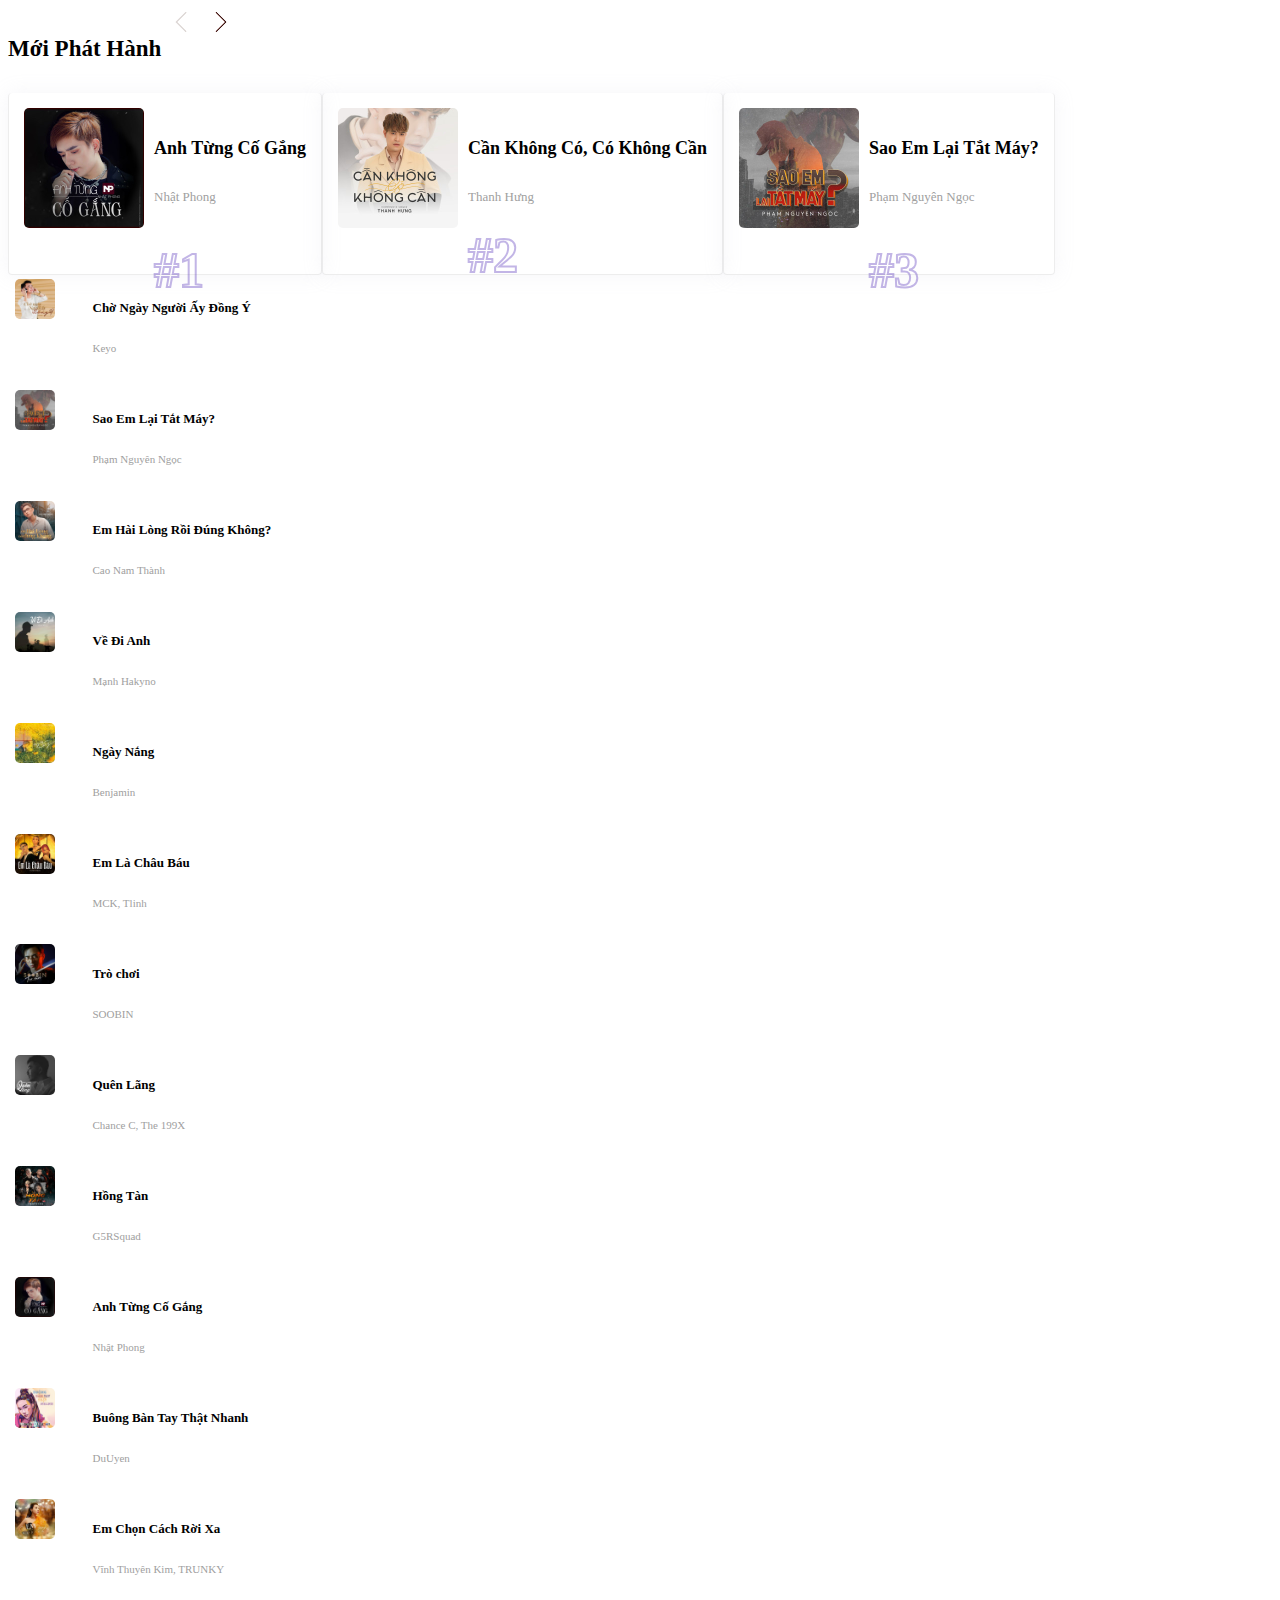
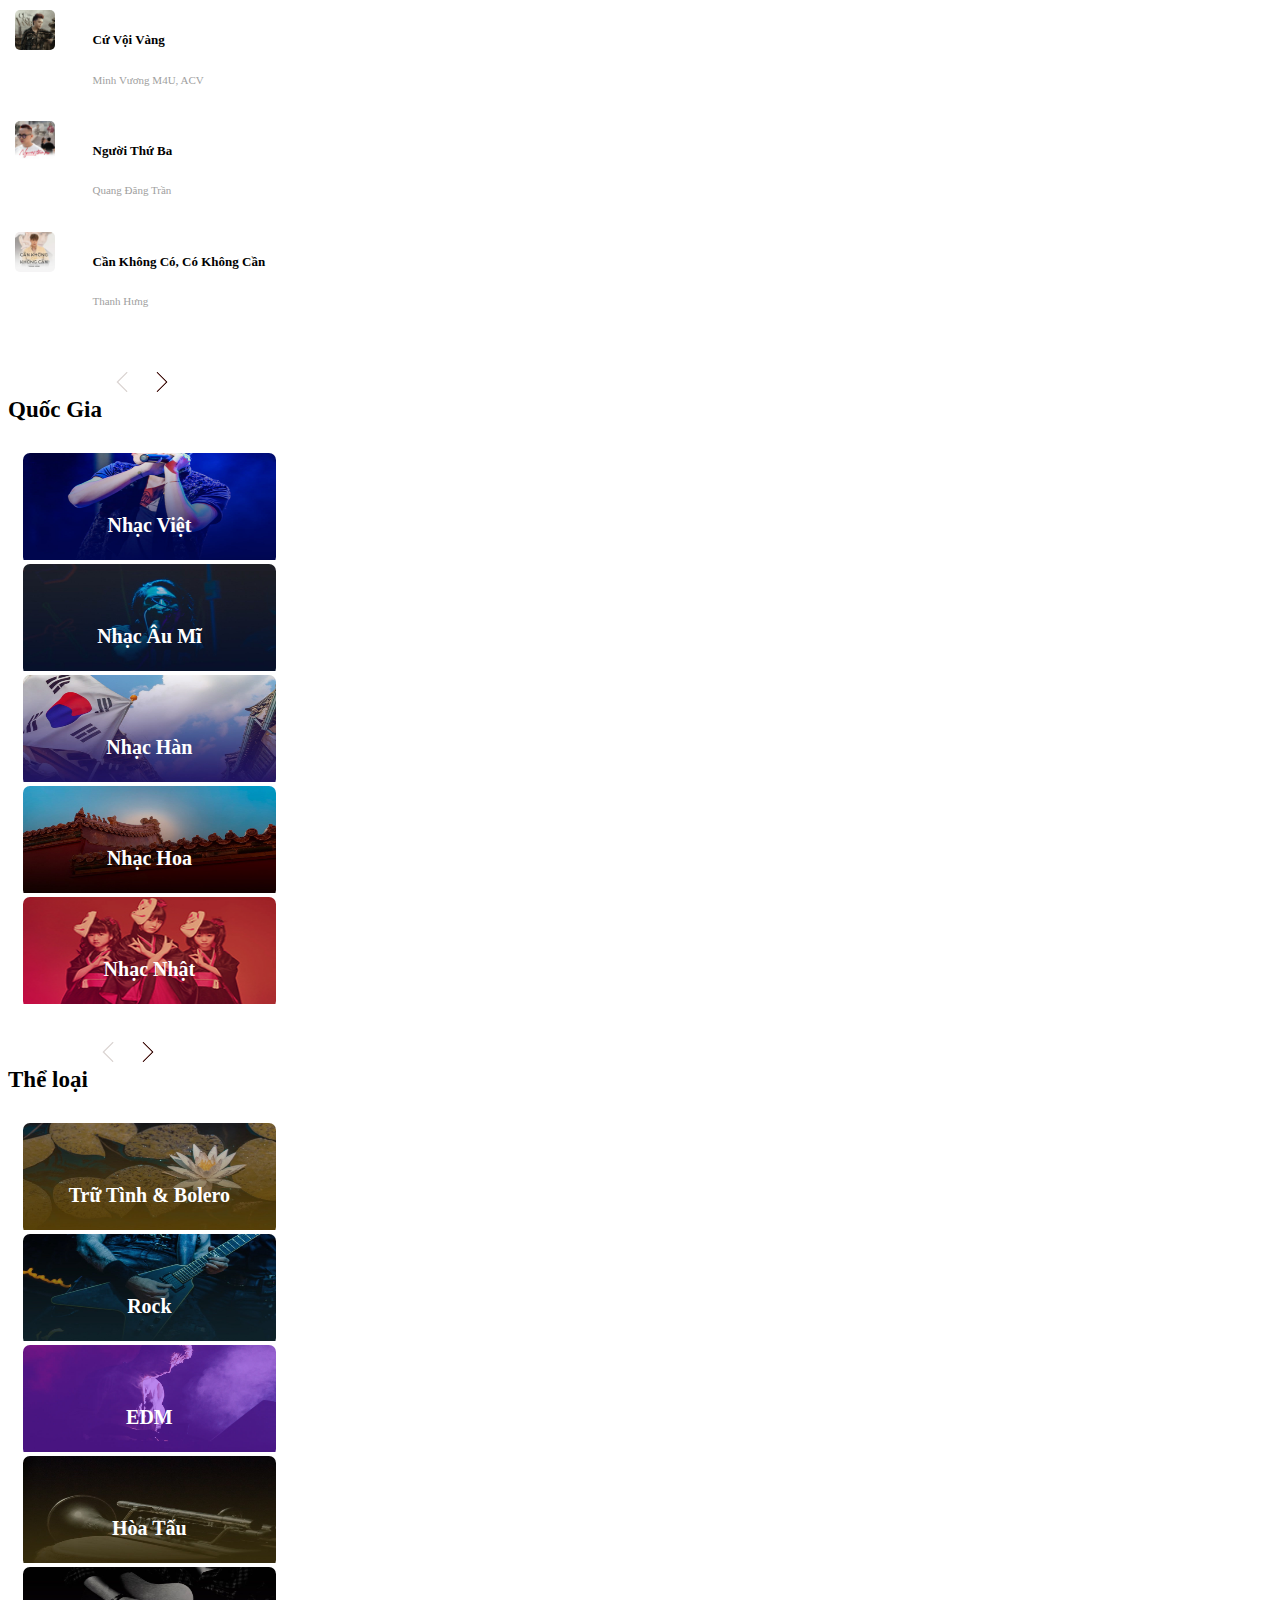
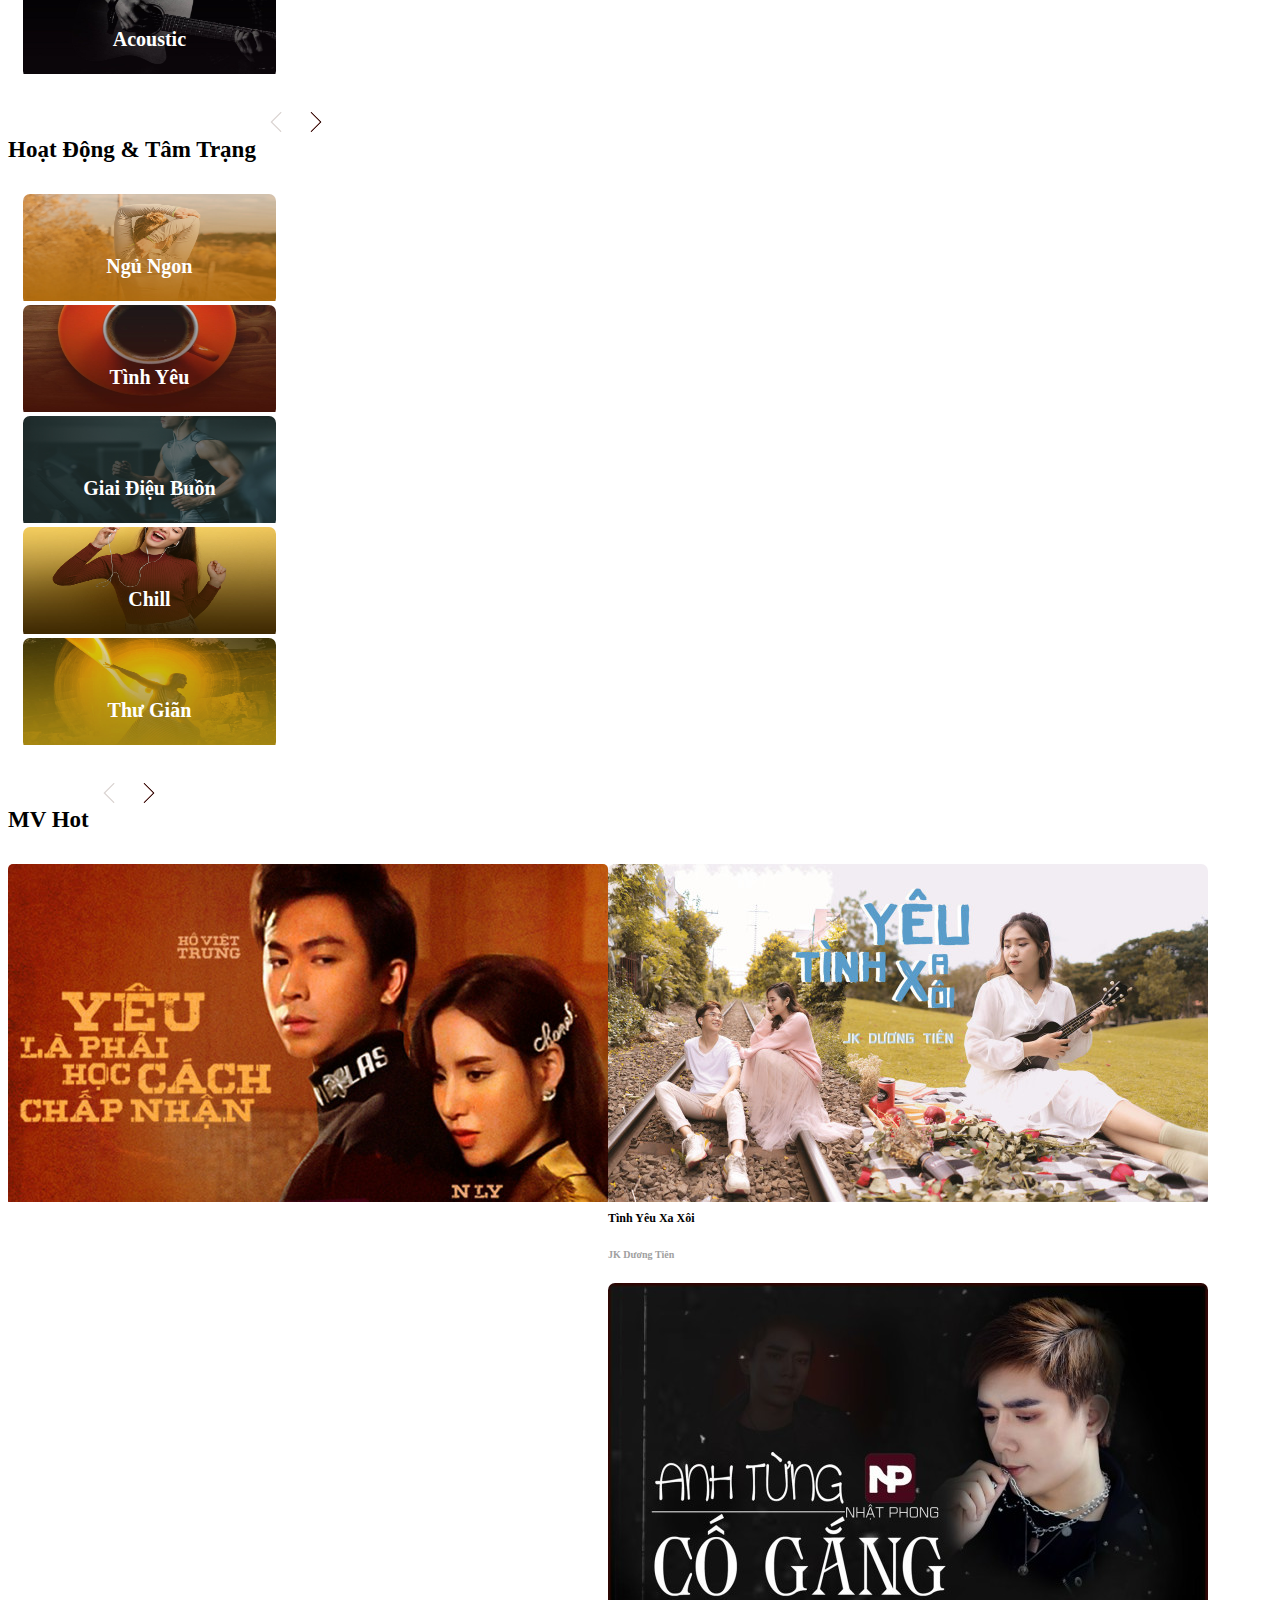
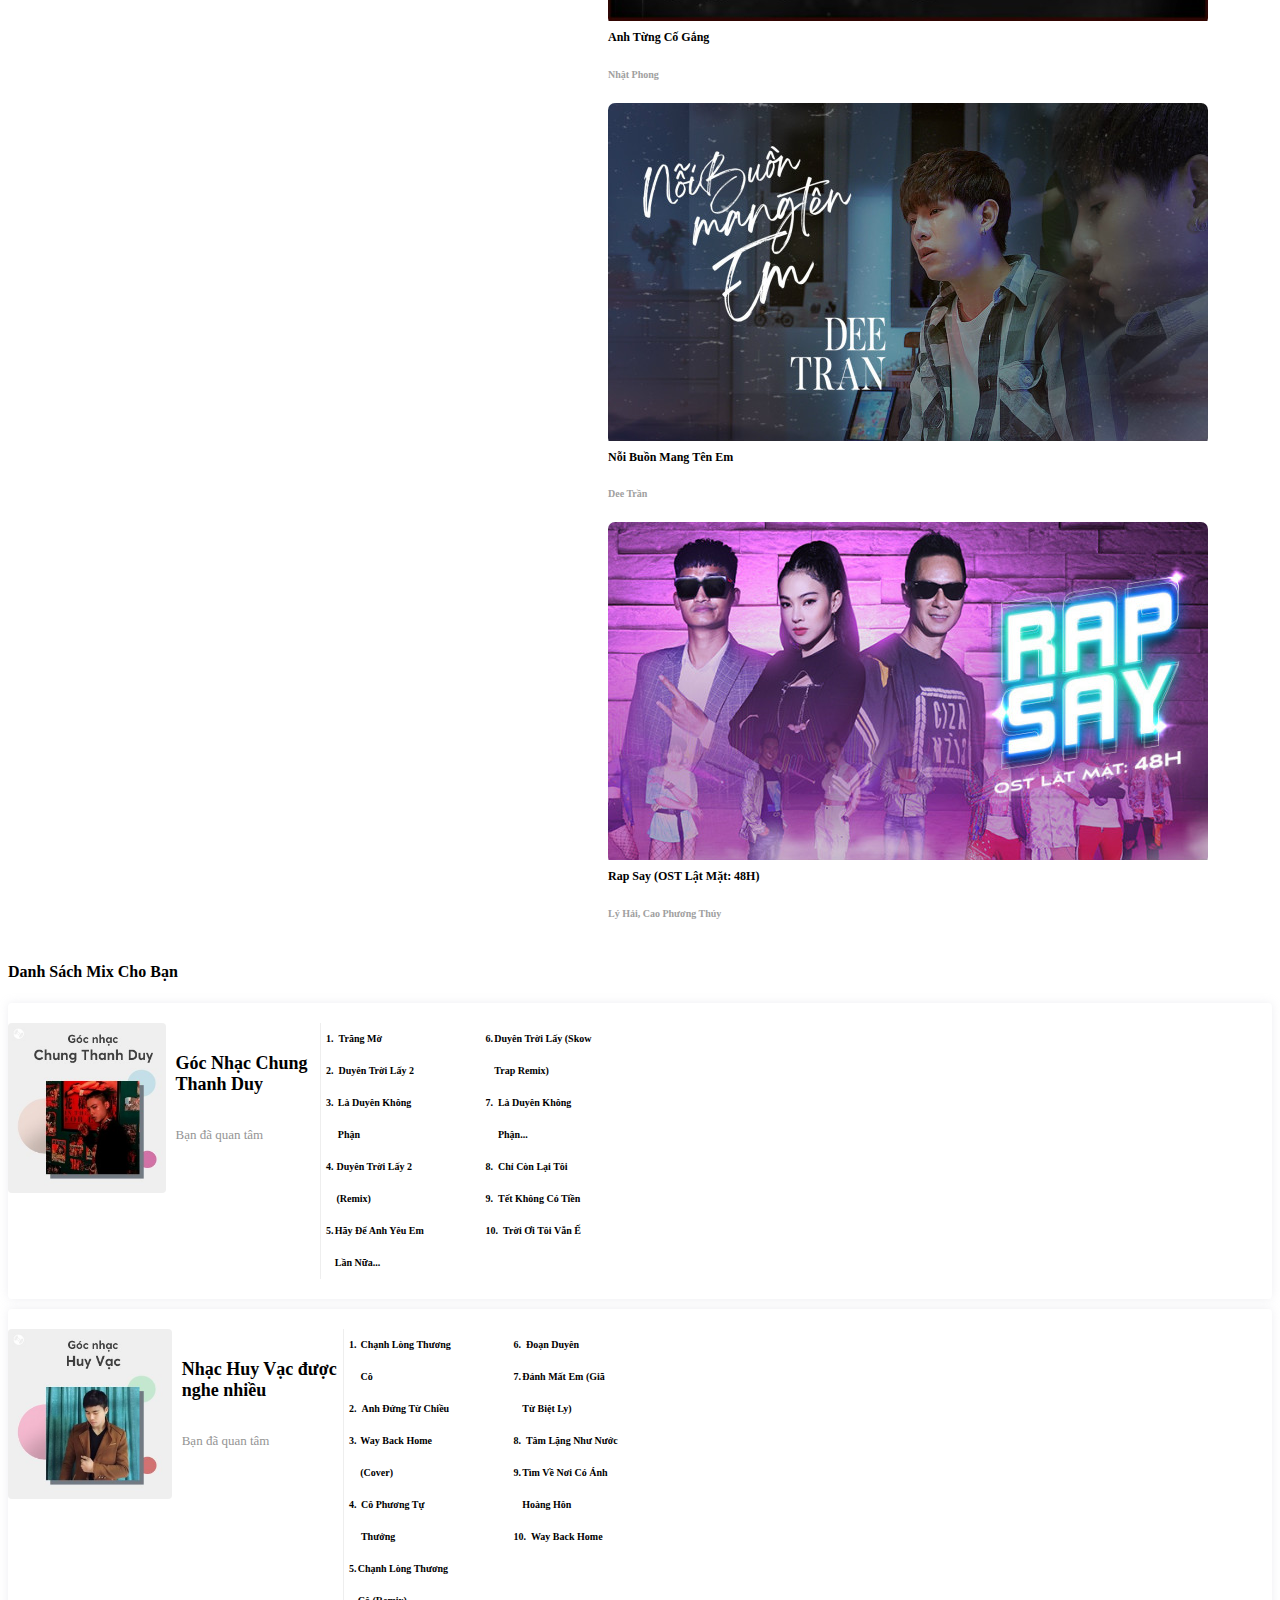
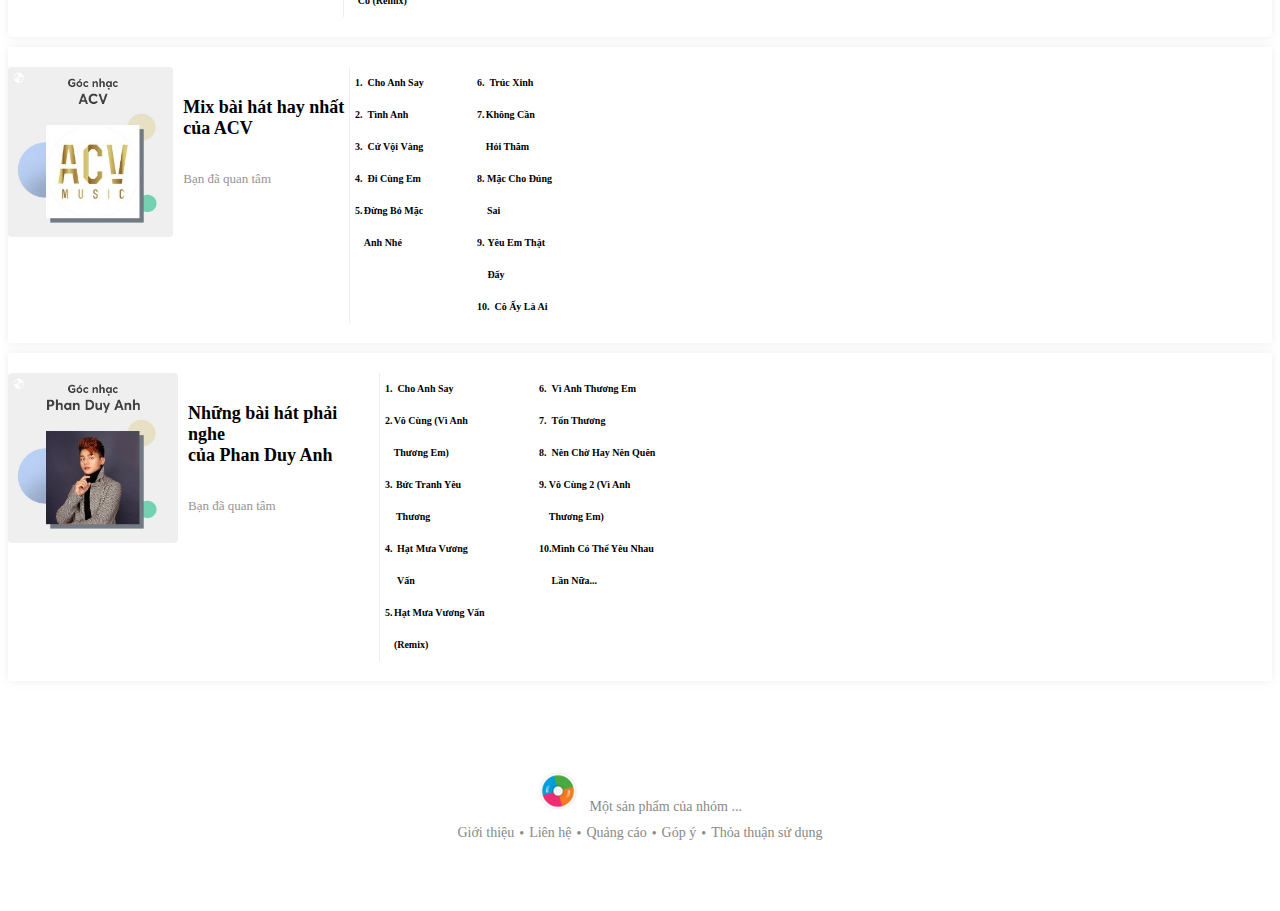
==== commit 428dc5b1: "commit hoan thien 04/12" ====
--- a/index.html
+++ b/index.html
@@ -3,25 +3,257 @@
 <head>
   <meta charset="UTF-8">
   <meta name="viewport" content="width=device-width, initial-scale=1.0">
+  <link rel="shortcut icon" type="image/png" href="./img/icon/logo-mp-3.png"/>
   <link rel="stylesheet" href="/style/header/style.css">
   <link rel="stylesheet" href="/base.css">
   <link rel="stylesheet" href="./style/main/main.css">
+  <link rel="stylesheet" href="./style/footer/footer.css">
   <link rel="stylesheet" href="https://cdnjs.cloudflare.com/ajax/libs/font-awesome/5.15.1/css/all.min.css" integrity="sha512-+4zCK9k+qNFUR5X+cKL9EIR+ZOhtIloNl9GIKS57V1MyNsYpYcUrUeQc9vNfzsWfV28IaLL3i96P9sdNyeRssA==" crossorigin="anonymous" />
   <link rel="stylesheet" href="https://cdn.jsdelivr.net/npm/bootstrap@4.5.3/dist/css/bootstrap.min.css" integrity="sha384-TX8t27EcRE3e/ihU7zmQxVncDAy5uIKz4rEkgIXeMed4M0jlfIDPvg6uqKI2xXr2" crossorigin="anonymous">
   <title>Ring mờ pê 3</title>
 </head>
 <body>
-  <div class="app" >
+  <div class="app" id="app" >
 
     <!--HEADER HTML-->
-    <div class="container">
+    <div class="container sticky__header " id="header">
       <header class="row" >
         <div class="header__top col-xl-12">
-          <div class="header__logo col-xl-2 col-md-3">
-            <img src="./img/icon/logo.svg" alt="">
-          </div>
-          
-          <div class="header__search col-xl-6 col-md-5">
+          <div class="header__logo col-xl-2 ">
+            <a href="#" target="_top">
+              <img src="./img/icon/logo.svg" alt="">
+            </a>
+            <a href="http://" target="_blank" rel="noopener noreferrer"></a>
+          </div>
+          <div class="header__bottom col-xl-12 drop__header">
+            <ul class="header__bottom--menu ">
+              <li>Trang chủ</li>
+              <li class="landmarks_menu">
+    
+                <a href="#">#Zingchart</a>
+    
+                <ul class="mini__menu">
+                  <li class="menu__box">
+                    <div>Realtime</div>
+                    <p>Bài hát</p>
+                    <p>MV</p>
+                  </li>
+    
+                  <li class="menu__box">
+                    <div>Tuần</div>
+                    <p>Bài hát</p>
+                    <p>MV</p>
+                  </li>
+    
+                  <li class="menu__box">
+                    <div>Us - Uk</div>
+                    <p>Bài hát</p>
+                    <p>MV</p>
+                  </li>
+    
+                  <li class="menu__box">
+                    <div>K - pop</div>
+                    <p>Bài hát</p>
+                    <p>MV</p>
+                  </li>
+                </ul>
+              </li>
+              <li>Mới phát hành</li>
+              <li class="landmarks_menu">
+                Top 100
+                <ul class="mini__menu">
+                  <li class="menu__box">
+                    <div>Việt Nam</div>
+                    <p>Nhạc trẻ</p>
+                    <p>Nhạc trữ tình</p>
+                    <p>Quê hương</p>
+                    <p>Nhạc cách mạng</p>
+                    <p>Rap / hip hop việt</p>
+                    <p>Rock việt</p>
+                    <p>Dacne việt</p>
+                  </li>
+    
+                  <li class="menu__box">
+                    <div>Âu mĩ</div>
+                    <p>Pop</p>
+                    <p>Rock</p>
+                    <p>Rap / hip hop</p>
+                    <p>Country</p>
+                    <p>Electronic / Dance</p>
+                    <p>R&B / Soul</p>
+                    <p>Audiophile</p>
+                  </li>
+    
+                  <li class="menu__box">
+                    <div>Châu Á</div>
+                    <p>Hàn quốc</p>
+                    <p>Nhật bản</p>
+                    <p>Hoa ngữ</p>
+                  </li>
+    
+                  <li class="menu__box">
+                    <div>Hòa tấu</div>
+                    <p>Classical</p>
+                    <p>Piano</p>
+                    <p>Guitar</p>
+                    <p>Viloin</p>
+                    <p>Cello</p>
+                    <p>Saxophone</p>
+                    <p>Nhạc cụ khác</p>
+                  </li>
+                </ul>
+              </li>
+              <li class="landmarks_menu">
+                Chủ đề
+                <ul class="mini__menu">
+                  <li class="menu__box">
+                    <div>Đề xuất</div>
+                    <p>Nhạc Hot</p>
+                    <p>Những Bài Hit</p>
+                    <p>Nhạc Việt Bất Hủ</p>
+                    <p>Nhạc Bất Hủ Âu...</p>
+                    <p>K-Pop Hit</p>
+                    <p>Nhạc Thúy Nga</p>
+                  </li>
+    
+                  <li class="menu__box">
+                    <div>Thể Loại</div>
+                    <p>EDM</p>
+                    <p>Acoustic</p>
+                    <p>Indie</p>
+                    <p>Nhạc Không Lời</p>
+                    <p>Trữ Tình & Bolero</p>
+                  </li>
+    
+                  <li class="menu__box">
+                    <div>Tâm Trạng</div>
+                    <p>Những Ngày Xưa</p>
+                    <p>Tình Yêu</p>
+                    <p>Giai Điệu Buồn</p>
+                    <p>Âm Nhạc Thư Giãn</p>
+                    <p>Motivation</p>
+                  </li>
+    
+                  <li class="menu__box">
+                    <div>Hoạt Động</div>
+                    <p>Tập Trung</p>
+                    <p>Spa - Yoga</p>
+                    <p>Cà Phê</p>
+                    <p>Weekend</p>
+                    <p>Party</p>
+                    <p>Du Lịch</p>
+                  </li>
+                </ul>
+              </li>
+              <li class="landmarks_menu">
+                Mv
+                <ul class="mini__menu">
+                  <li class="menu__box">
+                    <div>Việt Nam</div>
+                    <p>Nhạc trẻ</p>
+                    <p>Nhạc trữ tình</p>
+                    <p>Quê hương</p>
+                    <p>Nhạc cách mạng</p>
+                    <p>Rap / hip hop việt</p>
+                    <p>Rock việt</p>
+                    <p>Dacne việt</p>
+                  </li>
+    
+                  <li class="menu__box">
+                    <div>Âu mĩ</div>
+                    <p>Pop</p>
+                    <p>Rock</p>
+                    <p>Rap / hip hop</p>
+                    <p>Country</p>
+                    <p>Electronic / Dance</p>
+                    <p>R&B / Soul</p>
+                    <p>Audiophile</p>
+                  </li>
+    
+                  <li class="menu__box">
+                    <div>Châu Á</div>
+                    <p>Hàn quốc</p>
+                    <p>Nhật bản</p>
+                    <p>Hoa ngữ</p>
+                  </li>
+    
+                  <li class="menu__box">
+                    <div>Hòa tấu</div>
+                    <p>Classical</p>
+                    <p>Piano</p>
+                    <p>Guitar</p>
+                    <p>Viloin</p>
+                    <p>Cello</p>
+                    <p>Saxophone</p>
+                    <p>Nhạc cụ khác</p>
+                  </li>
+                </ul>  
+              </li>
+              <li class="landmarks_menu">
+                Album
+                <ul class="mini__menu">
+                  <li class="menu__box">
+                    <div>Việt Nam</div>
+                    <p>Nhạc trẻ</p>
+                    <p>Nhạc trữ tình</p>
+                    <p>Quê hương</p>
+                    <p>Nhạc cách mạng</p>
+                    <p>Rap / hip hop việt</p>
+                    <p>Rock việt</p>
+                    <p>Dacne việt</p>
+                  </li>
+    
+                  <li class="menu__box">
+                    <div>Âu mĩ</div>
+                    <p>Pop</p>
+                    <p>Rock</p>
+                    <p>Rap / hip hop</p>
+                    <p>Country</p>
+                    <p>Electronic / Dance</p>
+                    <p>R&B / Soul</p>
+                    <p>Audiophile</p>
+                  </li>
+    
+                  <li class="menu__box">
+                    <div>Châu Á</div>
+                    <p>Hàn quốc</p>
+                    <p>Nhật bản</p>
+                    <p>Hoa ngữ</p>
+                  </li>
+    
+                  <li class="menu__box">
+                    <div>Hòa tấu</div>
+                    <p>Classical</p>
+                    <p>Piano</p>
+                    <p>Guitar</p>
+                    <p>Viloin</p>
+                    <p>Cello</p>
+                    <p>Saxophone</p>
+                    <p>Nhạc cụ khác</p>
+                  </li>
+                </ul>
+              </li>
+              <li class="landmarks_menu">
+                Nghệ sĩ
+                <ul class="mini__menu mini__menu-custom">
+                  <li class="menu__box">
+                    <p>Nhạc trẻ</p>
+                    <p>Nhạc trữ tình</p>
+                    <p>Quê hương</p>
+                    <p>Nhạc cách mạng</p>
+                    <p>Rap / hip hop việt</p>
+                    <p>Rock việt</p>
+                    <p>Dacne việt</p>
+                  </li>
+                </ul>
+              </li>
+              <li>Nhạc cá nhân</li>
+              <li>
+                <img src="https://zjs.zadn.vn/zmp3-desktop/releases/v0.2.5/images/VIP-1x.svg" alt="">
+              </li>
+            </ul>
+          </div>
+          <div class="header__search col-xl-6" id="search">
             <img src="./img/icon/search.svg" alt="">
             <input type="text" name="" id="input" placeholder="Nhập tên bài hát, ca sĩ hoặc mv...">
             
@@ -49,7 +281,7 @@
             </div>
           </div>
     
-          <div class="nav__item col-xl-4 col-md-4">
+          <div class="nav__item col-xl-4">
             <div class="nav__item-box">
               <object type="image/svg+xml" data="./img/icon/upload.svg" class="header__icon">
                 
@@ -68,94 +300,7 @@
           </div>
         </div>
         
-        <div class="header__bottom col-xl-12">
-          <ul class="header__bottom--menu col-xl-12">
-            <li>Trang chủ</li>
-            <li class="landmarks_menu">
-  
-              <a href="#">#Zingchart</a>
-  
-              <ul class="mini__menu">
-                <li class="menu__box">
-                  <div>Realtime</div>
-                  <p>Bài hát</p>
-                  <p>MV</p>
-                </li>
-  
-                <li class="menu__box">
-                  <div>Tuần</div>
-                  <p>Bài hát</p>
-                  <p>MV</p>
-                </li>
-  
-                <li class="menu__box">
-                  <div>Us - Uk</div>
-                  <p>Bài hát</p>
-                  <p>MV</p>
-                </li>
-  
-                <li class="menu__box">
-                  <div>K - pop</div>
-                  <p>Bài hát</p>
-                  <p>MV</p>
-                </li>
-              </ul>
-            </li>
-            <li>Mới phát hành</li>
-            <li class="landmarks_menu">
-              Top 100
-              <ul class="mini__menu">
-                <li class="menu__box">
-                  <div>Việt Nam</div>
-                  <p>Nhạc trẻ</p>
-                  <p>Nhạc trữ tình</p>
-                  <p>Quê hương</p>
-                  <p>Nhạc cách mạng</p>
-                  <p>Rap / hip hop việt</p>
-                  <p>Rock việt</p>
-                  <p>Dacne việt</p>
-                </li>
-  
-                <li class="menu__box">
-                  <div>Âu mĩ</div>
-                  <p>Pop</p>
-                  <p>Rock</p>
-                  <p>Rap / hip hop</p>
-                  <p>Country</p>
-                  <p>Electronic / Dance</p>
-                  <p>R&B / Soul</p>
-                  <p>Audiophile</p>
-                </li>
-  
-                <li class="menu__box">
-                  <div>Châu Á</div>
-                  <p>Hàn quốc</p>
-                  <p>Nhật bản</p>
-                  <p>Hoa ngữ</p>
-                </li>
-  
-                <li class="menu__box">
-                  <div>Hòa tấu</div>
-                  <p>Classical</p>
-                  <p>Piano</p>
-                  <p>Guitar</p>
-                  <p>Viloin</p>
-                  <p>Cello</p>
-                  <p>Saxophone</p>
-                  <p>Nhạc cụ khác</p>
-                </li>
-              </ul>
-            </li>
-            <li>Chủ đề</li>
-            <li>Mv</li>
-            <li>Album</li>
-            <li>Nghệ sĩ</li>
-            <li>Nhạc cá nhân</li>
-            <li>
-              <img src="https://zjs.zadn.vn/zmp3-desktop/releases/v0.2.5/images/VIP-1x.svg" alt="">
-            </li>
-          </ul>
-        </div>
+        
       </header> 
     </div>
 
@@ -486,6 +631,210 @@
                   </div>
                 </div>
                 <h5 class="list__name">Vàng Son Một Thuở Vol 2</h5>
+              </div>
+            </div>
+          </div>
+        </div>
+      </div>
+
+      <div class="container">
+        <div class="row">
+          <div class="main__playlist">
+            <div class="main__title">
+              <h4 class="col-xl-6">Khúc hát indie</h4>
+              <div class="col-xl-6 main__title-right">
+                <object class="left__icon" data="./img/icon/left-arrow.svg" type=""></object>
+                <object data="./img/icon/right-arrow.svg" type=""></object>
+              </div>
+            </div>
+            
+            
+            <div class="img__album">
+              <div class="img__album-item col-xl-2dot4 col-2dot4 col-lg-2dot4">
+                <div class="zoom__img">
+                  <div class="img__item img__item-20">
+                  </div>
+                  <div class="control__play">
+                    <div>
+                      <object data="./img/icon/heart.svg" type=""></object>
+                    </div>
+                    <object class="icon__play" data="./img/icon/play-circular-button.svg" type=""></object>
+                    <div>
+                      <object data="./img/icon/more.svg" type=""></object>
+                    </div>
+                  </div>
+                </div>
+                <h5 class="list__name">Indie Rock & Road Trip</h5>
+              </div>
+    
+              <div class="img__album-item col-xl-2dot4 col-2dot4 col-lg-2dot4">
+                <div class="zoom__img">
+                  <div class="img__item img__item-21">
+                  </div>
+                  <div class="control__play">
+                    <div>
+                      <object data="./img/icon/heart.svg" type=""></object>
+                    </div>
+                    <object class="icon__play" data="./img/icon/play-circular-button.svg" type=""></object>
+                    <div>
+                      <object data="./img/icon/more.svg" type=""></object>
+                    </div>
+                  </div>
+                </div>
+                <h5 class="list__name">Những Chàng Trai Indie Việt</h5>
+    
+              </div>
+              <div class="img__album-item col-xl-2dot4 col-2dot4 col-lg-2dot4">
+                <div class="zoom__img">
+                  <div class="img__item img__item-22">
+                  </div>
+                  <div class="control__play">
+                    <div>
+                      <object data="./img/icon/heart.svg" type=""></object>
+                    </div>
+                    <object class="icon__play" data="./img/icon/play-circular-button.svg" type=""></object>
+                    <div>
+                      <object data="./img/icon/more.svg" type=""></object>
+                    </div>
+                  </div>
+                </div>
+                <h5 class="list__name">All New K-Indie</h5>
+              </div>
+    
+              <div class="img__album-item col-xl-2dot4 col-2dot4 col-lg-2dot4">
+                <div class="zoom__img">
+                  <div class="img__item img__item-23">
+                  </div>
+                  <div class="control__play">
+                    <div class="play__list">
+                      <object data="./img/icon/heart.svg" type=""></object>
+                    </div>
+                    <object class="icon__play" data="./img/icon/play-circular-button.svg" type=""></object>
+                    <div>
+                      <object data="./img/icon/more.svg" type=""></object>
+                    </div>
+                  </div>
+                </div>
+                <h5 class="list__name">Indie US-UK Hits</h5>
+              </div>
+    
+              <div class="img__album-item col-xl-2dot4 col-2dot4 col-lg-2dot4">
+                <div class="zoom__img">
+                  <div class="img__item img__item-24">
+                  </div>
+                  <div class="control__play">
+                    <div>
+                      <object data="./img/icon/heart.svg" type=""></object>
+                    </div>
+                    <object class="icon__play" data="./img/icon/play-circular-button.svg" type=""></object>
+                    <div>
+                      <object data="./img/icon/more.svg" type=""></object>
+                    </div>
+                  </div>
+                </div>
+                <h5 class="list__name">Thanh Âm Indie Buồn</h5>
+              </div>
+            </div>
+          </div>
+        </div>
+      </div>
+
+      <div class="container">
+        <div class="row">
+          <div class="main__playlist">
+            <div class="main__title">
+              <h4 class="col-xl-6">#Trendnow</h4>
+              <div class="col-xl-6 main__title-right">
+                <object class="left__icon" data="./img/icon/left-arrow.svg" type=""></object>
+                <object data="./img/icon/right-arrow.svg" type=""></object>
+              </div>
+            </div>
+            
+            
+            <div class="img__album">
+              <div class="img__album-item col-xl-2dot4 col-2dot4 col-lg-2dot4">
+                <div class="zoom__img">
+                  <div class="img__item img__item-30">
+                  </div>
+                  <div class="control__play">
+                    <div>
+                      <object data="./img/icon/heart.svg" type=""></object>
+                    </div>
+                    <object class="icon__play" data="./img/icon/play-circular-button.svg" type=""></object>
+                    <div>
+                      <object data="./img/icon/more.svg" type=""></object>
+                    </div>
+                  </div>
+                </div>
+                <h5 class="list__name">Today's Latin Hits</h5>
+              </div>
+    
+              <div class="img__album-item col-xl-2dot4 col-2dot4 col-lg-2dot4">
+                <div class="zoom__img">
+                  <div class="img__item img__item-31">
+                  </div>
+                  <div class="control__play">
+                    <div>
+                      <object data="./img/icon/heart.svg" type=""></object>
+                    </div>
+                    <object class="icon__play" data="./img/icon/play-circular-button.svg" type=""></object>
+                    <div>
+                      <object data="./img/icon/more.svg" type=""></object>
+                    </div>
+                  </div>
+                </div>
+                <h5 class="list__name">Today's Country Hits</h5>
+    
+              </div>
+              <div class="img__album-item col-xl-2dot4 col-2dot4 col-lg-2dot4">
+                <div class="zoom__img">
+                  <div class="img__item img__item-32">
+                  </div>
+                  <div class="control__play">
+                    <div>
+                      <object data="./img/icon/heart.svg" type=""></object>
+                    </div>
+                    <object class="icon__play" data="./img/icon/play-circular-button.svg" type=""></object>
+                    <div>
+                      <object data="./img/icon/more.svg" type=""></object>
+                    </div>
+                  </div>
+                </div>
+                <h5 class="list__name">Giai Điệu Và Trào Lưu Gây Sốt</h5>
+              </div>
+    
+              <div class="img__album-item col-xl-2dot4 col-2dot4 col-lg-2dot4">
+                <div class="zoom__img">
+                  <div class="img__item img__item-33">
+                  </div>
+                  <div class="control__play">
+                    <div class="play__list">
+                      <object data="./img/icon/heart.svg" type=""></object>
+                    </div>
+                    <object class="icon__play" data="./img/icon/play-circular-button.svg" type=""></object>
+                    <div>
+                      <object data="./img/icon/more.svg" type=""></object>
+                    </div>
+                  </div>
+                </div>
+                <h5 class="list__name">USUK Tháng 12/2020 Có Gì Hot?</h5>
+              </div>
+    
+              <div class="img__album-item col-xl-2dot4 col-2dot4 col-lg-2dot4">
+                <div class="zoom__img">
+                  <div class="img__item img__item-34">
+                  </div>
+                  <div class="control__play">
+                    <div>
+                      <object data="./img/icon/heart.svg" type=""></object>
+                    </div>
+                    <object class="icon__play" data="./img/icon/play-circular-button.svg" type=""></object>
+                    <div>
+                      <object data="./img/icon/more.svg" type=""></object>
+                    </div>
+                  </div>
+                </div>
+                <h5 class="list__name">100% Gây Nghiện</h5>
               </div>
             </div>
           </div>
@@ -1083,12 +1432,55 @@
         </div>
       </div>
 
-
       <div class="container">
         <div class="row">
           <div class="main__playlist">
             <div class="main__title">
-              <h4 class="col-xl-6">Thể loại</h4>
+              <h4 class="hover__custom col-xl-6">Quốc Gia</h4>
+              <div class="col-xl-6 main__title-right">
+                <object class="left__icon" data="./img/icon/left-arrow.svg" type=""></object>
+                <object data="./img/icon/right-arrow.svg" type=""></object>
+              </div>
+            </div>
+          </div>
+          <div class="col-xl-2dot4">
+            <div class="main__type">
+                <img src="/img/img-type/20.jpg" alt="">
+                <span>Nhạc Việt</span>
+            </div>
+          </div>
+          <div class="col-xl-2dot4">
+            <div class="main__type">
+                <img src="/img/img-type/21.jpg" alt="">
+                <span>Nhạc Âu Mĩ</span>
+            </div>
+          </div>
+          <div class="col-xl-2dot4">
+            <div class="main__type">
+                <img src="/img/img-type/22.jpg" alt="">
+                <span>Nhạc Hàn</span>
+            </div>
+          </div>
+          <div class="col-xl-2dot4">
+            <div class="main__type">
+                <img src="/img/img-type/23.jpg" alt="">
+                <span>Nhạc Hoa</span>
+            </div>
+          </div>
+          <div class="col-xl-2dot4">
+            <div class="main__type">
+                <img src="/img/img-type/24.jpg" alt="">
+                <span>Nhạc Nhật</span>
+            </div>
+          </div>
+        </div>
+      </div>
+
+      <div class="container">
+        <div class="row">
+          <div class="main__playlist">
+            <div class="main__title">
+              <h4 class="hover__custom col-xl-6">Thể loại</h4>
               <div class="col-xl-6 main__title-right">
                 <object class="left__icon" data="./img/icon/left-arrow.svg" type=""></object>
                 <object data="./img/icon/right-arrow.svg" type=""></object>
@@ -1128,11 +1520,11 @@
         </div>
       </div>
       
-      <div class="container test">
+      <div class="container">
         <div class="row">
           <div class="main__playlist">
             <div class="main__title">
-              <h4 class="col-xl-6">Hoạt Động & Tâm Trạng</h4>
+              <h4 class="hover__custom col-xl-6">Hoạt Động & Tâm Trạng</h4>
               <div class="col-xl-6 main__title-right">
                 <object class="left__icon" data="./img/icon/left-arrow.svg" type=""></object>
                 <object data="./img/icon/right-arrow.svg" type=""></object>
@@ -1172,7 +1564,825 @@
         </div>
       </div>
       
+
+      <div class="container">
+        <div class="row">
+          <div class="main__playlist">
+            <div class="main__title">
+              <h4 class="hover__custom col-xl-6">MV Hot</h4>
+              <div class="col-xl-6 main__title-right">
+                <object class="left__icon" data="./img/icon/left-arrow.svg" type=""></object>
+                <object data="./img/icon/right-arrow.svg" type=""></object>
+              </div>
+            </div>
+          </div>
+
+          <div class="mv__hot">
+            <div class="col-xl-6">
+              <div class="mv__hot-left">
+                <img class="mv__hot-img-left" src="./img/mvhot/1.jpg" alt="">
+                <object class="mv__hot-play" data="./img/icon/play-circular-button.svg"></object>
+              </div>
+            </div>
+
+            <div class="col-xl-6 mv__hot-container">
+              <div class="col-xl-6 no-padding-left">
+                <div class="mv__box-right">
+                  <img src="/img/mvhot/2.jpg" alt="">
+                  <object class="mv__hot-play-right" data="./img/icon/play-circular-button.svg"></object>
+                </div>
+                <div class="mv__box-title">
+                  <h5>Tình Yêu Xa Xôi</h5>
+                  <h6>JK Dương Tiên</h6>
+                </div>
+              </div>
+
+              <div class="col-xl-6 ">
+                <div class="mv__box-right">
+                  <img src="/img/mvhot/3.jpg" alt="">
+                  <object class="mv__hot-play-right" data="./img/icon/play-circular-button.svg"></object>
+                </div>
+                <div class="mv__box-title">
+                  <h5>Anh Từng Cố Gắng</h5>
+                  <h6>Nhật Phong</h6>
+                </div>
+              </div>
+
+              <div class="col-xl-6 no-padding-left">
+                <div class="mv__box-right">
+                  <img src="/img/mvhot/4.jpg" alt="">
+                  <object class="mv__hot-play-right" data="./img/icon/play-circular-button.svg"></object>
+                </div>
+                <div class="mv__box-title">
+                  <h5>Nỗi Buồn Mang Tên Em</h5>
+                  <h6>Dee Trần</h6>
+                </div>
+              </div>
+
+              <div class="col-xl-6">
+                <div class="mv__box-right">
+                  <img src="/img/mvhot/5.jpg" alt="">
+                  <object class="mv__hot-play-right" data="./img/icon/play-circular-button.svg"></object>
+                </div>
+                <div class="mv__box-title">
+                  <h5>Rap Say (OST Lật Mặt: 48H)</h5>
+                  <h6>Lý Hải, Cao Phương Thúy</h6>
+                </div>
+              </div>
+            </div>
+
+          </div>
+        </div>
+      </div>
       
+      <div class="container">
+        <div class="row">
+          <div class="col-xl-12">
+            <div class="mix__title">
+              <h4>Danh Sách Mix Cho Bạn</h4>
+            </div>
+          </div>
+
+          <div class="mix__main">
+            <div class="mix__container col-xl-6">
+              <div class="mix__one">
+                <div class="mix__img">
+                  <img src="/img/mix/1.jpeg" alt="">
+                  <div class="control__play-mix">
+                    <div>
+                      <object data="./img/icon/heart.svg" type=""></object>
+                    </div>
+                    <object class="icon__play" data="./img/icon/play-circular-button.svg" type=""></object>
+                    <div>
+                      <object data="./img/icon/more.svg" type=""></object>
+                    </div>
+                  </div>
+                </div>
+                <div class="mix__title-singer ">
+                  <h5 class="hover__custom">Góc Nhạc Chung <br>Thanh Duy</h5>
+                  <span>Bạn đã quan tâm</span>
+                </div>
+              </div>
+              <div class="mix__two"></div>
+              <div></div>
+            </div>
+
+            <div class="col-xl-3">
+              <ul class="mix__playlist">
+                <li>
+                  <div class="playlist__title">
+                    <span>1. &nbsp </span>
+                    <h6>Trăng Mờ</h6>
+                  </div>
+                  <div class="playlist__icon">
+                    <div class="mix__object">
+                      <object data="./img/icon/microphone.svg" type=""></object>
+                    </div>
+                    <div class="mix__object">
+                      <object data="./img/icon/more-black.svg" type=""></object>
+                    </div>
+                    
+                    
+                  </div>
+                </li>
+                <li>
+                  <div class="playlist__title">
+                    <span>2. &nbsp </span>
+                    <h6>Duyên Trời Lấy 2</h6>
+                  </div>
+                  <div class="playlist__icon">
+                    <div class="mix__object">
+                      <object data="./img/icon/microphone.svg" type=""></object>
+                    </div>
+                    <div class="mix__object">
+                      <object data="./img/icon/more-black.svg" type=""></object>
+                    </div>
+                  </div>
+                </li>
+                <li>
+                  <div class="playlist__title">
+                    <span>3. &nbsp </span>
+                    <h6>Là Duyên Không Phận</h6>
+                  </div>
+                  <div class="playlist__icon">
+                    <div class="mix__object">
+                      <object data="./img/icon/microphone.svg" type=""></object>
+                    </div>
+                    <div class="mix__object">
+                      <object data="./img/icon/more-black.svg" type=""></object>
+                    </div>
+                  </div>
+                </li>
+                <li>
+                  <div class="playlist__title">
+                    <span>4. &nbsp </span>
+                    <h6>Duyên Trời Lấy 2 (Remix)</h6>
+                  </div>
+                  <div class="playlist__icon">
+                    <div class="mix__object">
+                      <object data="./img/icon/microphone.svg" type=""></object>
+                    </div>
+                    <div class="mix__object">
+                      <object data="./img/icon/more-black.svg" type=""></object>
+                    </div>
+                  </div>
+                </li>
+
+                <li>
+                  <div class="playlist__title">
+                    <span>5. &nbsp </span>
+                    <h6>Hãy Để Anh Yêu Em Lần Nữa...</h6>
+                  </div>
+                  <div class="playlist__icon">
+                    <div class="mix__object">
+                      <object data="./img/icon/microphone.svg" type=""></object>
+                    </div>
+                    <div class="mix__object">
+                      <object data="./img/icon/more-black.svg" type=""></object>
+                    </div>
+                  </div>
+                </li>
+              </ul>  
+            </div>
+
+            <div class="col-xl-3">
+              <ul class="mix__playlist">
+                <li>
+                  <div class="playlist__title">
+                    <span>6. &nbsp </span>
+                    <h6>Duyên Trời Lấy (Skow Trap Remix)</h6>
+                  </div>
+                  <div class="playlist__icon">
+                    <div class="mix__object">
+                      <object data="./img/icon/microphone.svg" type=""></object>
+                    </div>
+                    <div class="mix__object">
+                      <object data="./img/icon/more-black.svg" type=""></object>
+                    </div>
+                    
+                    
+                  </div>
+                </li>
+                <li>
+                  <div class="playlist__title">
+                    <span>7. &nbsp </span>
+                    <h6>Là Duyên Không Phận...</h6>
+                  </div>
+                  <div class="playlist__icon">
+                    <div class="mix__object">
+                      <object data="./img/icon/microphone.svg" type=""></object>
+                    </div>
+                    <div class="mix__object">
+                      <object data="./img/icon/more-black.svg" type=""></object>
+                    </div>
+                  </div>
+                </li>
+                <li>
+                  <div class="playlist__title">
+                    <span>8. &nbsp </span>
+                    <h6>Chỉ Còn Lại Tôi</h6>
+                  </div>
+                  <div class="playlist__icon">
+                    <div class="mix__object">
+                      <object data="./img/icon/microphone.svg" type=""></object>
+                    </div>
+                    <div class="mix__object">
+                      <object data="./img/icon/more-black.svg" type=""></object>
+                    </div>
+                  </div>
+                </li>
+                <li>
+                  <div class="playlist__title">
+                    <span>9. &nbsp </span>
+                    <h6>Tết Không Có Tiền</h6>
+                  </div>
+                  <div class="playlist__icon">
+                    <div class="mix__object">
+                      <object data="./img/icon/microphone.svg" type=""></object>
+                    </div>
+                    <div class="mix__object">
+                      <object data="./img/icon/more-black.svg" type=""></object>
+                    </div>
+                  </div>
+                </li>
+
+                <li>
+                  <div class="playlist__title">
+                    <span>10. &nbsp </span>
+                    <h6>Trời Ơi Tôi Vẫn Ế</h6>
+                  </div>
+                  <div class="playlist__icon">
+                    <div class="mix__object">
+                      <object data="./img/icon/microphone.svg" type=""></object>
+                    </div>
+                    <div class="mix__object">
+                      <object data="./img/icon/more-black.svg" type=""></object>
+                    </div>
+                  </div>
+                </li>
+              </ul>
+          </div>
+
+          </div>
+
+          <div class="mix__main">
+          <div class="mix__container col-xl-6">
+            <div class="mix__one">
+              <div class="mix__img">
+                <img src="/img/mix/2.jpeg" alt="">
+                <div class="control__play-mix">
+                  <div>
+                    <object data="./img/icon/heart.svg" type=""></object>
+                  </div>
+                  <object class="icon__play" data="./img/icon/play-circular-button.svg" type=""></object>
+                  <div>
+                    <object data="./img/icon/more.svg" type=""></object>
+                  </div>
+                </div>
+              </div>
+              <div class="mix__title-singer">
+                <h5 class="hover__custom">Nhạc Huy Vạc được <br>nghe nhiều</h5>
+                <span>Bạn đã quan tâm</span>
+              </div>
+            </div>
+            <div class="mix__two"></div>
+            <div></div>
+          </div>
+
+          <div class="col-xl-3">
+            <ul class="mix__playlist">
+              <li>
+                <div class="playlist__title">
+                  <span>1. &nbsp </span>
+                  <h6>Chạnh Lòng Thương Cô</h6>
+                </div>
+                <div class="playlist__icon">
+                  <div class="mix__object">
+                    <object data="./img/icon/microphone.svg" type=""></object>
+                  </div>
+                  <div class="mix__object">
+                    <object data="./img/icon/more-black.svg" type=""></object>
+                  </div>
+                </div>
+              </li>
+              <li>
+                <div class="playlist__title">
+                  <span>2. &nbsp </span>
+                  <h6>Anh Đứng Từ Chiều</h6>
+                </div>
+                <div class="playlist__icon">
+                  <div class="mix__object">
+                    <object data="./img/icon/microphone.svg" type=""></object>
+                  </div>
+                  <div class="mix__object">
+                    <object data="./img/icon/more-black.svg" type=""></object>
+                  </div>
+                </div>
+              </li>
+              <li>
+                <div class="playlist__title">
+                  <span>3. &nbsp </span>
+                  <h6>Way Back Home (Cover)</h6>
+                </div>
+                <div class="playlist__icon">
+                  <div class="mix__object">
+                    <object data="./img/icon/microphone.svg" type=""></object>
+                  </div>
+                  <div class="mix__object">
+                    <object data="./img/icon/more-black.svg" type=""></object>
+                  </div>
+                </div>
+              </li>
+              <li>
+                <div class="playlist__title">
+                  <span>4. &nbsp </span>
+                  <h6>Cô Phương Tự Thưởng</h6>
+                </div>
+                <div class="playlist__icon">
+                  <div class="mix__object">
+                    <object data="./img/icon/microphone.svg" type=""></object>
+                  </div>
+                  <div class="mix__object">
+                    <object data="./img/icon/more-black.svg" type=""></object>
+                  </div>
+                </div>
+              </li>
+
+              <li>
+                <div class="playlist__title">
+                  <span>5. &nbsp </span>
+                  <h6>Chạnh Lòng Thương Cô (Remix)</h6>
+                </div>
+                <div class="playlist__icon">
+                  <div class="mix__object">
+                    <object data="./img/icon/microphone.svg" type=""></object>
+                  </div>
+                  <div class="mix__object">
+                    <object data="./img/icon/more-black.svg" type=""></object>
+                  </div>
+                </div>
+              </li>
+            </ul>  
+          </div>
+
+          <div class="col-xl-3">
+            <ul class="mix__playlist">
+              <li>
+                <div class="playlist__title">
+                  <span>6. &nbsp </span>
+                  <h6>Đoạn Duyên</h6>
+                </div>
+                <div class="playlist__icon">
+                  <div class="mix__object">
+                    <object data="./img/icon/microphone.svg" type=""></object>
+                  </div>
+                  <div class="mix__object">
+                    <object data="./img/icon/more-black.svg" type=""></object>
+                  </div>
+                </div>
+              </li>
+              <li>
+                <div class="playlist__title">
+                  <span>7. &nbsp </span>
+                  <h6>Đánh Mất Em (Giã Từ Biệt Ly)</h6>
+                </div>
+                <div class="playlist__icon">
+                  <div class="mix__object">
+                    <object data="./img/icon/microphone.svg" type=""></object>
+                  </div>
+                  <div class="mix__object">
+                    <object data="./img/icon/more-black.svg" type=""></object>
+                  </div>
+                </div>
+              </li>
+              <li>
+                <div class="playlist__title">
+                  <span>8. &nbsp </span>
+                  <h6>Tâm Lặng Như Nước</h6>
+                </div>
+                <div class="playlist__icon">
+                  <div class="mix__object">
+                    <object data="./img/icon/microphone.svg" type=""></object>
+                  </div>
+                  <div class="mix__object">
+                    <object data="./img/icon/more-black.svg" type=""></object>
+                  </div>
+                </div>
+              </li>
+              <li>
+                <div class="playlist__title">
+                  <span>9. &nbsp </span>
+                  <h6>Tìm Về Nơi Có Ánh Hoàng Hôn</h6>
+                </div>
+                <div class="playlist__icon">
+                  <div class="mix__object">
+                    <object data="./img/icon/microphone.svg" type=""></object>
+                  </div>
+                  <div class="mix__object">
+                    <object data="./img/icon/more-black.svg" type=""></object>
+                  </div>
+                </div>
+              </li>
+
+              <li>
+                <div class="playlist__title">
+                  <span>10. &nbsp </span>
+                  <h6>Way Back Home</h6>
+                </div>
+                <div class="playlist__icon">
+                  <div class="mix__object">
+                    <object data="./img/icon/microphone.svg" type=""></object>
+                  </div>
+                  <div class="mix__object">
+                    <object data="./img/icon/more-black.svg" type=""></object>
+                  </div>
+                </div>
+              </li>
+            </ul>
+        </div>
+
+          </div>
+
+          <div class="mix__main">
+            <div class="mix__container col-xl-6">
+              <div class="mix__one">
+                <div class="mix__img">
+                  <img src="/img/mix/3.jpeg" alt="">
+                  <div class="control__play-mix">
+                    <div>
+                      <object data="./img/icon/heart.svg" type=""></object>
+                    </div>
+                    <object class="icon__play" data="./img/icon/play-circular-button.svg" type=""></object>
+                    <div>
+                      <object data="./img/icon/more.svg" type=""></object>
+                    </div>
+                  </div>
+                </div>
+                <div class="mix__title-singer">
+                  <h5 class="hover__custom">Mix bài hát hay nhất <br>của ACV</h5>
+                  <span>Bạn đã quan tâm</span>
+                </div>
+              </div>
+              <div class="mix__two"></div>
+              <div></div>
+            </div>
+
+            <div class="col-xl-3">
+              <ul class="mix__playlist">
+                <li>
+                  <div class="playlist__title">
+                    <span>1. &nbsp </span>
+                    <h6>Cho Anh Say</h6>
+                  </div>
+                  <div class="playlist__icon">
+                    <div class="mix__object">
+                      <object data="./img/icon/microphone.svg" type=""></object>
+                    </div>
+                    <div class="mix__object">
+                      <object data="./img/icon/more-black.svg" type=""></object>
+                    </div>
+                  </div>
+                </li>
+                <li>
+                  <div class="playlist__title">
+                    <span>2. &nbsp </span>
+                    <h6>Tình Anh</h6>
+                  </div>
+                  <div class="playlist__icon">
+                    <div class="mix__object">
+                      <object data="./img/icon/microphone.svg" type=""></object>
+                    </div>
+                    <div class="mix__object">
+                      <object data="./img/icon/more-black.svg" type=""></object>
+                    </div>
+                  </div>
+                </li>
+                <li>
+                  <div class="playlist__title">
+                    <span>3. &nbsp </span>
+                    <h6>Cứ Vội Vàng</h6>
+                  </div>
+                  <div class="playlist__icon">
+                    <div class="mix__object">
+                      <object data="./img/icon/microphone.svg" type=""></object>
+                    </div>
+                    <div class="mix__object">
+                      <object data="./img/icon/more-black.svg" type=""></object>
+                    </div>
+                  </div>
+                </li>
+                <li>
+                  <div class="playlist__title">
+                    <span>4. &nbsp </span>
+                    <h6>Đi Cùng Em</h6>
+                  </div>
+                  <div class="playlist__icon">
+                    <div class="mix__object">
+                      <object data="./img/icon/microphone.svg" type=""></object>
+                    </div>
+                    <div class="mix__object">
+                      <object data="./img/icon/more-black.svg" type=""></object>
+                    </div>
+                  </div>
+                </li>
+
+                <li>
+                  <div class="playlist__title">
+                    <span>5. &nbsp </span>
+                    <h6>Đừng Bỏ Mặc Anh Nhé</h6>
+                  </div>
+                  <div class="playlist__icon">
+                    <div class="mix__object">
+                      <object data="./img/icon/microphone.svg" type=""></object>
+                    </div>
+                    <div class="mix__object">
+                      <object data="./img/icon/more-black.svg" type=""></object>
+                    </div>
+                  </div>
+                </li>
+              </ul>  
+            </div>
+
+            <div class="col-xl-3">
+              <ul class="mix__playlist">
+                <li>
+                  <div class="playlist__title">
+                    <span>6. &nbsp </span>
+                    <h6>Trúc Xinh</h6>
+                  </div>
+                  <div class="playlist__icon">
+                    <div class="mix__object">
+                      <object data="./img/icon/microphone.svg" type=""></object>
+                    </div>
+                    <div class="mix__object">
+                      <object data="./img/icon/more-black.svg" type=""></object>
+                    </div>
+                  </div>
+                </li>
+                <li>
+                  <div class="playlist__title">
+                    <span>7. &nbsp </span>
+                    <h6>Không Cần Hỏi Thăm</h6>
+                  </div>
+                  <div class="playlist__icon">
+                    <div class="mix__object">
+                      <object data="./img/icon/microphone.svg" type=""></object>
+                    </div>
+                    <div class="mix__object">
+                      <object data="./img/icon/more-black.svg" type=""></object>
+                    </div>
+                  </div>
+                </li>
+                <li>
+                  <div class="playlist__title">
+                    <span>8. &nbsp </span>
+                    <h6>Mặc Cho Đúng Sai</h6>
+                  </div>
+                  <div class="playlist__icon">
+                    <div class="mix__object">
+                      <object data="./img/icon/microphone.svg" type=""></object>
+                    </div>
+                    <div class="mix__object">
+                      <object data="./img/icon/more-black.svg" type=""></object>
+                    </div>
+                  </div>
+                </li>
+                <li>
+                  <div class="playlist__title">
+                    <span>9. &nbsp </span>
+                    <h6>Yêu Em Thật Đấy</h6>
+                  </div>
+                  <div class="playlist__icon">
+                    <div class="mix__object">
+                      <object data="./img/icon/microphone.svg" type=""></object>
+                    </div>
+                    <div class="mix__object">
+                      <object data="./img/icon/more-black.svg" type=""></object>
+                    </div>
+                  </div>
+                </li>
+
+                <li>
+                  <div class="playlist__title">
+                    <span>10. &nbsp </span>
+                    <h6>Cô Ấy Là Ai</h6>
+                  </div>
+                  <div class="playlist__icon">
+                    <div class="mix__object">
+                      <object data="./img/icon/microphone.svg" type=""></object>
+                    </div>
+                    <div class="mix__object">
+                      <object data="./img/icon/more-black.svg" type=""></object>
+                    </div>
+                  </div>
+                </li>
+              </ul>
+          </div>
+
+          </div>
+
+          <div class="mix__main">
+          <div class="mix__container col-xl-6">
+            <div class="mix__one">
+              <div class="mix__img">
+                <img src="/img/mix/4.jpeg" alt="">
+                <div class="control__play-mix">
+                  <div>
+                    <object data="./img/icon/heart.svg" type=""></object>
+                  </div>
+                  <object class="icon__play" data="./img/icon/play-circular-button.svg" type=""></object>
+                  <div>
+                    <object data="./img/icon/more.svg" type=""></object>
+                  </div>
+                </div>
+              </div>
+              <div class="mix__title-singer">
+                <h5 class="hover__custom">Những bài hát phải nghe<br> của Phan Duy Anh</h5>
+                <span>Bạn đã quan tâm</span>
+              </div>
+            </div>
+            <div class="mix__two"></div>
+            <div></div>
+          </div>
+
+          <div class="col-xl-3">
+            <ul class="mix__playlist">
+              <li>
+                <div class="playlist__title">
+                  <span>1. &nbsp </span>
+                  <h6>Cho Anh Say</h6>
+                </div>
+                <div class="playlist__icon">
+                  <div class="mix__object">
+                    <object data="./img/icon/microphone.svg" type=""></object>
+                  </div>
+                  <div class="mix__object">
+                    <object data="./img/icon/more-black.svg" type=""></object>
+                  </div>
+                </div>
+              </li>
+              <li>
+                <div class="playlist__title">
+                  <span>2. &nbsp </span>
+                  <h6>Vô Cùng (Vì Anh Thương Em)</h6>
+                </div>
+                <div class="playlist__icon">
+                  <div class="mix__object">
+                    <object data="./img/icon/microphone.svg" type=""></object>
+                  </div>
+                  <div class="mix__object">
+                    <object data="./img/icon/more-black.svg" type=""></object>
+                  </div>
+                </div>
+              </li>
+              <li>
+                <div class="playlist__title">
+                  <span>3. &nbsp </span>
+                  <h6>Bức Tranh Yêu Thương</h6>
+                </div>
+                <div class="playlist__icon">
+                  <div class="mix__object">
+                    <object data="./img/icon/microphone.svg" type=""></object>
+                  </div>
+                  <div class="mix__object">
+                    <object data="./img/icon/more-black.svg" type=""></object>
+                  </div>
+                </div>
+              </li>
+              <li>
+                <div class="playlist__title">
+                  <span>4. &nbsp </span>
+                  <h6>Hạt Mưa Vương Vấn</h6>
+                </div>
+                <div class="playlist__icon">
+                  <div class="mix__object">
+                    <object data="./img/icon/microphone.svg" type=""></object>
+                  </div>
+                  <div class="mix__object">
+                    <object data="./img/icon/more-black.svg" type=""></object>
+                  </div>
+                </div>
+              </li>
+
+              <li>
+                <div class="playlist__title">
+                  <span>5. &nbsp </span>
+                  <h6>Hạt Mưa Vương Vấn (Remix)</h6>
+                </div>
+                <div class="playlist__icon">
+                  <div class="mix__object">
+                    <object data="./img/icon/microphone.svg" type=""></object>
+                  </div>
+                  <div class="mix__object">
+                    <object data="./img/icon/more-black.svg" type=""></object>
+                  </div>
+                </div>
+              </li>
+            </ul>  
+          </div>
+
+          <div class="col-xl-3">
+            <ul class="mix__playlist">
+              <li>
+                <div class="playlist__title">
+                  <span>6. &nbsp </span>
+                  <h6>Vì Anh Thương Em</h6>
+                </div>
+                <div class="playlist__icon">
+                  <div class="mix__object">
+                    <object data="./img/icon/microphone.svg" type=""></object>
+                  </div>
+                  <div class="mix__object">
+                    <object data="./img/icon/more-black.svg" type=""></object>
+                  </div>
+                </div>
+              </li>
+              <li>
+                <div class="playlist__title">
+                  <span>7. &nbsp </span>
+                  <h6>Tổn Thương</h6>
+                </div>
+                <div class="playlist__icon">
+                  <div class="mix__object">
+                    <object data="./img/icon/microphone.svg" type=""></object>
+                  </div>
+                  <div class="mix__object">
+                    <object data="./img/icon/more-black.svg" type=""></object>
+                  </div>
+                </div>
+              </li>
+              <li>
+                <div class="playlist__title">
+                  <span>8. &nbsp </span>
+                  <h6>Nên Chờ Hay Nên Quên</h6>
+                </div>
+                <div class="playlist__icon">
+                  <div class="mix__object">
+                    <object data="./img/icon/microphone.svg" type=""></object>
+                  </div>
+                  <div class="mix__object">
+                    <object data="./img/icon/more-black.svg" type=""></object>
+                  </div>
+                </div>
+              </li>
+              <li>
+                <div class="playlist__title">
+                  <span>9. &nbsp </span>
+                  <h6>Vô Cùng 2 (Vì Anh Thương Em)</h6>
+                </div>
+                <div class="playlist__icon">
+                  <div class="mix__object">
+                    <object data="./img/icon/microphone.svg" type=""></object>
+                  </div>
+                  <div class="mix__object">
+                    <object data="./img/icon/more-black.svg" type=""></object>
+                  </div>
+                </div>
+              </li>
+
+              <li>
+                <div class="playlist__title">
+                  <span>10. &nbsp </span>
+                  <h6>Mình Có Thể Yêu Nhau Lần Nữa...</h6>
+                </div>
+                <div class="playlist__icon">
+                  <div class="mix__object">
+                    <object data="./img/icon/microphone.svg" type=""></object>
+                  </div>
+                  <div class="mix__object">
+                    <object data="./img/icon/more-black.svg" type=""></object>
+                  </div>
+                </div>
+              </li>
+            </ul>
+        </div>
+
+          </div>
+    </div>
+
+    <footer class="footer">
+      <div class="container">
+        <div class="row">
+          <div class="footer__title col-xl-12">
+            <img src="./img/icon/logo-mp-3.png" alt="">
+            <span>Một sản phẩm của nhóm ...</span>
+          </div>
+          <div class="footer__nav col-xl-12">
+            <ul>
+              <li>Giới thiệu</li>
+              <li class="footer__point">•</li>
+              <li>Liên hệ</li>
+              <li class="footer__point">•</li>
+              <li>Quảng cáo</li>
+              <li class="footer__point">•</li>
+              <li>Góp ý</li>
+              <li class="footer__point">•</li>
+              <li>Thỏa thuận sử dụng</li>
+            </ul>
+          </div>
+        </div>
+      </div>
+    </footer>
   </div>
 </body>
 
--- a/style/header/style.css
+++ b/style/header/style.css
@@ -142,16 +142,19 @@
   margin-top: 30px;
 }
 
+.sticky__header {
+  position: -webkit-sticky !important;
+  position: sticky !important;
+  top: 0 !important;
+  z-index: 99;
+}
+
 header {
   margin-top: 20px;
   -webkit-box-align: center;
       -ms-flex-align: center;
           align-items: center;
-  position: -webkit-sticky;
-  position: sticky;
-  top: 0;
   padding-top: 20px;
-  z-index: 99;
   background-color: white;
 }
 
@@ -159,6 +162,13 @@
   display: -webkit-box;
   display: -ms-flexbox;
   display: flex;
+  height: 124px;
+}
+
+header .header__top .drop__header {
+  position: absolute;
+  top: 32%;
+  left: 0;
 }
 
 header .header__logo img {
@@ -314,6 +324,7 @@
   display: -ms-flexbox;
   display: flex;
   list-style: none;
+  padding: 0;
 }
 
 .header__bottom .header__bottom--menu > li {
--- a/base.css
+++ b/base.css
@@ -8,3 +8,39 @@
   height: 1000px
 }
 
+/* HEADER DROP */
+
+.header__drop {
+  padding-top: 5px;
+  height: 70px;
+
+}
+
+.header__bottom--menu-drop  {
+  transform: translateY(-11px);
+} 
+
+.no-padding-left {
+  padding-left: 0 !important;
+}
+
+.mini__menu-custom {
+  width: 30vh !important;
+}
+
+.mini__menu-custom li{
+  width: 100% !important;
+  display: block;
+}
+
+.mini__menu-custom p:hover{
+  background-color:#DBDBDB;
+}
+
+.hover__custom {
+  cursor: pointer;
+}
+
+.hover__custom:hover {
+  color: #6e55b4 !important;
+}
--- a/style/main/main.css
+++ b/style/main/main.css
@@ -236,6 +236,29 @@
   font-size: 14px;
 }
 
+.main .main__playlist .img__album .img__album-item:hover .img__item {
+  -webkit-transform: scale(1.1);
+          transform: scale(1.1);
+}
+
+.main .main__playlist .img__album .img__album-item:hover .control__play {
+  display: -webkit-box !important;
+  display: -ms-flexbox !important;
+  display: flex !important;
+}
+
+.main .main__playlist .img__album .img__album-item:hover .img__item::before {
+  display: block !important;
+}
+
+.main .main__playlist .img__album .img__album-item:hover .list__name {
+  color: #6e55b4;
+}
+
+.main .main__playlist .img__album .img__album-item:focus .zoom__img.img__item::before {
+  display: block;
+}
+
 .main .main__playlist .img__album .img__album-item .zoom__img {
   height: 190px;
   width: 100%;
@@ -244,21 +267,6 @@
   display: inline-block;
 }
 
-.main .main__playlist .img__album .img__album-item .zoom__img:hover .img__item, .main .main__playlist .img__album .img__album-item .zoom__img:focus .img__item {
-  -webkit-transform: scale(1.1);
-          transform: scale(1.1);
-}
-
-.main .main__playlist .img__album .img__album-item .zoom__img:hover .control__play, .main .main__playlist .img__album .img__album-item .zoom__img:focus .control__play {
-  display: -webkit-box;
-  display: -ms-flexbox;
-  display: flex;
-}
-
-.main .main__playlist .img__album .img__album-item .zoom__img:hover .img__item::before, .main .main__playlist .img__album .img__album-item .zoom__img:focus .img__item::before {
-  display: block;
-}
-
 .main .main__playlist .img__album .img__album-item .zoom__img .img__item {
   -webkit-transition: all .7s;
   transition: all .7s;
@@ -444,6 +452,126 @@
   height: 100%;
   width: 100%;
   background-image: url("../../img/img-card/15.jpg") !important;
+  background-position: center;
+  background-size: cover;
+  position: relative;
+  background-repeat: no-repeat;
+}
+
+.main .main__playlist .img__album .img__album-item .zoom__img .img__item-20 {
+  -webkit-transition: all .7s;
+  transition: all .7s;
+  height: 100%;
+  width: 100%;
+  background-image: url("../../img/img-card/20.jpg") !important;
+  background-position: center;
+  background-size: cover;
+  position: relative;
+  background-repeat: no-repeat;
+}
+
+.main .main__playlist .img__album .img__album-item .zoom__img .img__item-21 {
+  -webkit-transition: all .7s;
+  transition: all .7s;
+  height: 100%;
+  width: 100%;
+  background-image: url("../../img/img-card/21.jpg") !important;
+  background-position: center;
+  background-size: cover;
+  position: relative;
+  background-repeat: no-repeat;
+}
+
+.main .main__playlist .img__album .img__album-item .zoom__img .img__item-22 {
+  -webkit-transition: all .7s;
+  transition: all .7s;
+  height: 100%;
+  width: 100%;
+  background-image: url("../../img/img-card/22.jpg") !important;
+  background-position: center;
+  background-size: cover;
+  position: relative;
+  background-repeat: no-repeat;
+}
+
+.main .main__playlist .img__album .img__album-item .zoom__img .img__item-23 {
+  -webkit-transition: all .7s;
+  transition: all .7s;
+  height: 100%;
+  width: 100%;
+  background-image: url("../../img/img-card/23.jpg") !important;
+  background-position: center;
+  background-size: cover;
+  position: relative;
+  background-repeat: no-repeat;
+}
+
+.main .main__playlist .img__album .img__album-item .zoom__img .img__item-24 {
+  -webkit-transition: all .7s;
+  transition: all .7s;
+  height: 100%;
+  width: 100%;
+  background-image: url("../../img/img-card/24.jpg") !important;
+  background-position: center;
+  background-size: cover;
+  position: relative;
+  background-repeat: no-repeat;
+}
+
+.main .main__playlist .img__album .img__album-item .zoom__img .img__item-30 {
+  -webkit-transition: all .7s;
+  transition: all .7s;
+  height: 100%;
+  width: 100%;
+  background-image: url("../../img/img-card/30.jpg") !important;
+  background-position: center;
+  background-size: cover;
+  position: relative;
+  background-repeat: no-repeat;
+}
+
+.main .main__playlist .img__album .img__album-item .zoom__img .img__item-31 {
+  -webkit-transition: all .7s;
+  transition: all .7s;
+  height: 100%;
+  width: 100%;
+  background-image: url("../../img/img-card/31.jpg") !important;
+  background-position: center;
+  background-size: cover;
+  position: relative;
+  background-repeat: no-repeat;
+}
+
+.main .main__playlist .img__album .img__album-item .zoom__img .img__item-32 {
+  -webkit-transition: all .7s;
+  transition: all .7s;
+  height: 100%;
+  width: 100%;
+  background-image: url("../../img/img-card/32.jpg") !important;
+  background-position: center;
+  background-size: cover;
+  position: relative;
+  background-repeat: no-repeat;
+}
+
+.main .main__playlist .img__album .img__album-item .zoom__img .img__item-23 {
+  -webkit-transition: all .7s;
+  transition: all .7s;
+  height: 100%;
+  width: 100%;
+  background-image: url("../../img/img-card/33.jpg") !important;
+  background-position: center;
+  background-size: cover;
+  position: relative;
+  background-repeat: no-repeat;
+}
+
+.main .main__playlist .img__album .img__album-item .zoom__img .img__item-34 {
+  -webkit-transition: all .7s;
+  transition: all .7s;
+  height: 100%;
+  width: 100%;
+  background-image: url("../../img/img-card/34.jpg") !important;
   background-position: center;
   background-size: cover;
   position: relative;
@@ -495,12 +623,17 @@
 .main .main__playlist .img__album .img__album-item .list__name {
   min-height: 34px;
   max-width: 190px;
+  cursor: pointer;
   overflow: hidden;
   text-overflow: ellipsis;
   display: -webkit-box;
   -webkit-line-clamp: 2;
   /* number of lines to show */
   -webkit-box-orient: vertical;
+}
+
+.main .main__playlist .img__album .img__album-item .list__name:hover {
+  color: #6e55b4;
 }
 
 .main .zingchart__list {
@@ -592,6 +725,11 @@
   font-weight: 700;
   margin: 0;
   padding-left: 10px;
+  cursor: pointer;
+}
+
+.main .zing__choice .singer__choice .info__choice p:hover {
+  color: #6e55b4 !important;
 }
 
 .main .zing__choice .singer__choice .zoom__singer {
@@ -893,4 +1031,327 @@
 .main .main__type:hover span {
   bottom: 16% !important;
 }
+
+.main .mv__hot {
+  width: 100%;
+  display: -webkit-box;
+  display: -ms-flexbox;
+  display: flex;
+}
+
+.main .mv__hot .mv__hot-left {
+  border-radius: 5px;
+  overflow: hidden;
+  width: 100%;
+  position: relative;
+}
+
+.main .mv__hot .mv__hot-left .mv__hot-img-left {
+  -webkit-transition: -webkit-transform 0.8s ease;
+  transition: -webkit-transform 0.8s ease;
+  transition: transform 0.8s ease;
+  transition: transform 0.8s ease, -webkit-transform 0.8s ease;
+}
+
+.main .mv__hot .mv__hot-left .mv__hot-play {
+  position: absolute;
+  top: 45%;
+  left: 50%;
+  height: 50px;
+  width: 50px;
+  z-index: 2;
+  -webkit-transform: translateX(-50%);
+          transform: translateX(-50%);
+  display: none;
+}
+
+.main .mv__hot .mv__hot-left:after {
+  content: '';
+  display: none;
+  opacity: 0.2;
+  position: absolute;
+  top: 0;
+  left: 0;
+  right: 0;
+  height: 100%;
+  background-color: black;
+}
+
+.main .mv__hot .mv__hot-left:hover:after {
+  display: block;
+}
+
+.main .mv__hot .mv__hot-left:hover .mv__hot-img-left {
+  -webkit-transform: scale(1.08);
+          transform: scale(1.08);
+}
+
+.main .mv__hot .mv__hot-left:hover .mv__hot-play {
+  display: block;
+}
+
+.main .mv__hot .mv__hot-container {
+  display: -webkit-box;
+  display: -ms-flexbox;
+  display: flex;
+  -ms-flex-wrap: wrap;
+      flex-wrap: wrap;
+}
+
+.main .mv__hot .mv__hot-container div .mv__box-right {
+  border-radius: 7px;
+  overflow: hidden;
+  width: 100%;
+  position: relative;
+  cursor: pointer;
+}
+
+.main .mv__hot .mv__hot-container div .mv__box-right img {
+  -webkit-transition: -webkit-transform 0.8s ease;
+  transition: -webkit-transform 0.8s ease;
+  transition: transform 0.8s ease;
+  transition: transform 0.8s ease, -webkit-transform 0.8s ease;
+  height: 100%;
+  width: 100%;
+}
+
+.main .mv__hot .mv__hot-container div .mv__box-right:hover img {
+  -webkit-transform: scale(1.08);
+          transform: scale(1.08);
+}
+
+.main .mv__hot .mv__hot-container div .mv__box-right:after {
+  content: '';
+  position: absolute;
+  top: 0;
+  right: 0;
+  left: 0;
+  opacity: 0.4;
+  background-color: black;
+  height: 100%;
+  display: none;
+}
+
+.main .mv__hot .mv__hot-container div .mv__box-right .mv__hot-play-right {
+  position: absolute;
+  top: 34%;
+  left: 39%;
+  height: 50px;
+  width: 50px;
+  z-index: 1;
+  display: none;
+}
+
+.main .mv__hot .mv__hot-container div:hover:after {
+  display: block;
+}
+
+.main .mv__hot .mv__hot-container div:hover .mv__hot-play-right {
+  display: block;
+}
+
+.main .mv__hot .mv__hot-container .mv__box-title h5 {
+  font-size: 12px;
+  margin: 5px 0 0 0;
+}
+
+.main .mv__hot .mv__hot-container .mv__box-title h6 {
+  font-size: 10px;
+  color: #a0a0a0;
+}
+
+.main .mix__main {
+  width: 100%;
+  -webkit-box-shadow: 0 0 10px 0 rgba(190, 190, 206, 0.26);
+          box-shadow: 0 0 10px 0 rgba(190, 190, 206, 0.26);
+  border-radius: 4px;
+  padding: 20px 0;
+  display: -webkit-box;
+  display: -ms-flexbox;
+  display: flex;
+  margin-top: 10px;
+}
+
+.main .mix__main .mix__title h4 {
+  font-size: 23px;
+  font-weight: 700;
+}
+
+.main .mix__main .mix__container {
+  border-right: 1px solid rgba(227, 227, 227, 0.6);
+}
+
+.main .mix__main .mix__container .mix__one {
+  display: -webkit-box;
+  display: -ms-flexbox;
+  display: flex;
+}
+
+.main .mix__main .mix__container .mix__one .mix__img {
+  width: 50%;
+  width: 170px;
+  height: 170px;
+  border-radius: 4px;
+  overflow: hidden;
+  position: relative;
+}
+
+.main .mix__main .mix__container .mix__one .mix__img img {
+  width: 170px;
+  height: 170px;
+  -webkit-transition: -webkit-transform 0.8s ease;
+  transition: -webkit-transform 0.8s ease;
+  transition: transform 0.8s ease;
+  transition: transform 0.8s ease, -webkit-transform 0.8s ease;
+}
+
+.main .mix__main .mix__container .mix__one .mix__img:after {
+  content: '';
+  position: absolute;
+  background-color: black;
+  top: 0;
+  left: 0;
+  right: 0;
+  height: 100%;
+  opacity: 0.5;
+  display: none;
+}
+
+.main .mix__main .mix__container .mix__one .mix__img .control__play-mix {
+  position: absolute;
+  top: 44%;
+  left: 12%;
+  z-index: 1;
+  display: none;
+}
+
+.main .mix__main .mix__container .mix__one .mix__img .control__play-mix div {
+  padding: 0 5px;
+}
+
+.main .mix__main .mix__container .mix__one .mix__img .control__play-mix div object {
+  width: 20px;
+  height: 20px;
+  -webkit-transform: translateY(46%);
+          transform: translateY(46%);
+}
+
+.main .mix__main .mix__container .mix__one .mix__img .control__play-mix object {
+  width: 40px;
+  height: 40px;
+  margin: 0 5px;
+}
+
+.main .mix__main .mix__container .mix__one .mix__img:hover img {
+  -webkit-transform: scale(1.08);
+          transform: scale(1.08);
+}
+
+.main .mix__main .mix__container .mix__one .mix__img:hover .control__play-mix {
+  display: -webkit-box;
+  display: -ms-flexbox;
+  display: flex;
+}
+
+.main .mix__main .mix__container .mix__one .mix__img:hover:after {
+  display: block;
+}
+
+.main .mix__main .mix__container .mix__one .mix__title-singer {
+  width: 50%;
+  padding-left: 10px;
+}
+
+.main .mix__main .mix__container .mix__one .mix__title-singer h5 {
+  font-size: 18px;
+  font-weight: 700;
+}
+
+.main .mix__main .mix__container .mix__one .mix__title-singer span {
+  color: #949494;
+  font-size: 13px;
+  font-weight: 400;
+}
+
+.main .mix__main .mix__playlist {
+  list-style: none;
+  margin: 0;
+  padding-left: 0;
+}
+
+.main .mix__main .mix__playlist li {
+  display: -webkit-box;
+  display: -ms-flexbox;
+  display: flex;
+  padding: 0 5px;
+  cursor: pointer;
+}
+
+.main .mix__main .mix__playlist li:hover {
+  background-color: #eeeeee;
+  border-radius: 4px;
+}
+
+.main .mix__main .mix__playlist li:hover .playlist__icon {
+  display: -webkit-box;
+  display: -ms-flexbox;
+  display: flex;
+}
+
+.main .mix__main .mix__playlist li:hover .mix__object {
+  background-color: #eeeeee;
+}
+
+.main .mix__main .mix__playlist .playlist__title {
+  display: -webkit-box;
+  display: -ms-flexbox;
+  display: flex;
+  width: 70%;
+}
+
+.main .mix__main .mix__playlist .playlist__title span {
+  line-height: 32px;
+  font-size: 10px;
+  font-weight: 700;
+}
+
+.main .mix__main .mix__playlist .playlist__title h6 {
+  font-size: 10px;
+  margin: 0;
+  line-height: 32px;
+}
+
+.main .mix__main .mix__playlist .playlist__icon {
+  width: 30%;
+  text-align: right;
+  padding: 0 5px 0 0;
+  display: -webkit-box;
+  display: -ms-flexbox;
+  display: flex;
+  display: none;
+  -webkit-box-pack: end;
+      -ms-flex-pack: end;
+          justify-content: flex-end;
+}
+
+.main .mix__main .mix__playlist .playlist__icon object {
+  height: 16px;
+  width: 16px;
+  -webkit-transform: translateX(-9%);
+          transform: translateX(-9%);
+}
+
+.main .mix__main .mix__playlist .playlist__icon .mix__object {
+  height: 20px;
+  width: 20px;
+  border-radius: 50%;
+  margin: 0 3px;
+  background-color: white;
+  -webkit-transform: translateY(31%);
+          transform: translateY(31%);
+}
+
+.main .mix__main .mix__playlist .playlist__icon .mix__object:hover {
+  background-color: #e2dede;
+}
 /*# sourceMappingURL=main.css.map */--- a/style/footer/footer.css
+++ b/style/footer/footer.css
@@ -0,0 +1,116 @@
+.hidden {
+  display: none;
+}
+
+.show {
+  display: block;
+}
+
+.col-half-offset {
+  margin-left: 4.166666667% !important;
+}
+
+.col-2dot4,
+.col-sm-2dot4,
+.col-md-2dot4,
+.col-lg-2dot4,
+.col-xl-2dot4 {
+  position: relative;
+  width: 100%;
+  min-height: 1px;
+  padding-right: 15px;
+  padding-left: 15px;
+}
+
+.col-2dot4 {
+  -webkit-box-flex: 0;
+  -ms-flex: 0 0 20%;
+  flex: 0 0 20%;
+  max-width: 20%;
+}
+
+@media (min-width: 540px) {
+  .col-sm-2dot4 {
+    -webkit-box-flex: 0;
+    -ms-flex: 0 0 20%;
+    flex: 0 0 20%;
+    max-width: 20%;
+  }
+}
+
+@media (min-width: 720px) {
+  .col-md-2dot4 {
+    -webkit-box-flex: 0;
+    -ms-flex: 0 0 20%;
+    flex: 0 0 20%;
+    max-width: 20%;
+  }
+}
+
+@media (min-width: 960px) {
+  .col-lg-2dot4 {
+    -webkit-box-flex: 0;
+    -ms-flex: 0 0 20%;
+    flex: 0 0 20%;
+    max-width: 20%;
+  }
+}
+
+@media (min-width: 1140px) {
+  .col-xl-2dot4 {
+    -webkit-box-flex: 0;
+    -ms-flex: 0 0 20%;
+    flex: 0 0 20%;
+    max-width: 20%;
+  }
+}
+
+/*CLASS MARGIN, PADDING*/
+.mg-30 {
+  margin-top: 30px;
+}
+
+.footer {
+  text-align: center;
+  margin: 90px 0 50px 0;
+  padding-bottom: 20px;
+  color: #888888;
+  font-size: 14px;
+}
+
+.footer .footer__title img {
+  height: 40px;
+  width: 40px;
+  margin-right: 8px;
+}
+
+.footer .footer__nav {
+  margin-top: 10px;
+}
+
+.footer .footer__nav ul {
+  margin: 0 auto;
+  padding: 0;
+  list-style: none;
+  display: -webkit-box;
+  display: -ms-flexbox;
+  display: flex;
+  -webkit-box-pack: center;
+      -ms-flex-pack: center;
+          justify-content: center;
+}
+
+.footer .footer__nav ul li {
+  cursor: pointer;
+}
+
+.footer .footer__nav ul li:hover {
+  color: #6e55b4;
+}
+
+.footer .footer__nav .footer__point {
+  -webkit-transform: translateY(6%);
+          transform: translateY(6%);
+  padding: 0 5px;
+}
+/*# sourceMappingURL=footer.css.map */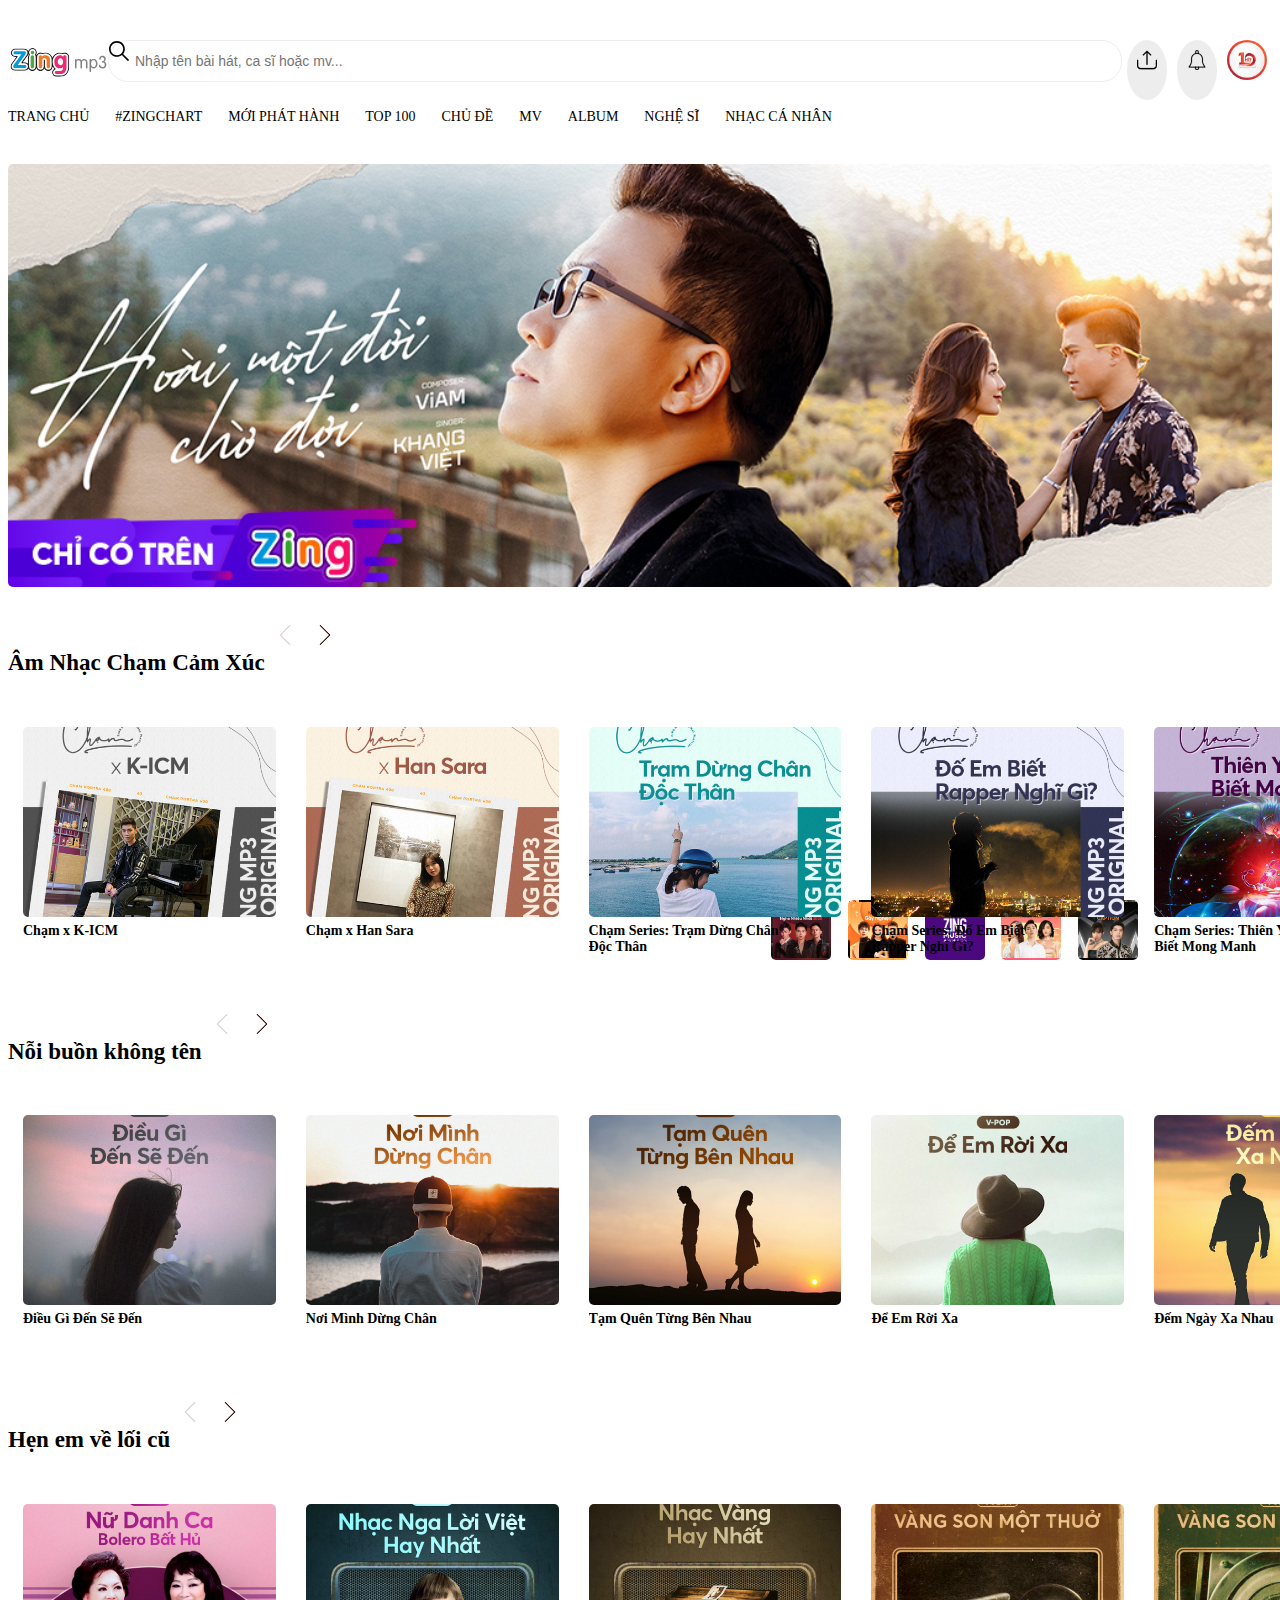
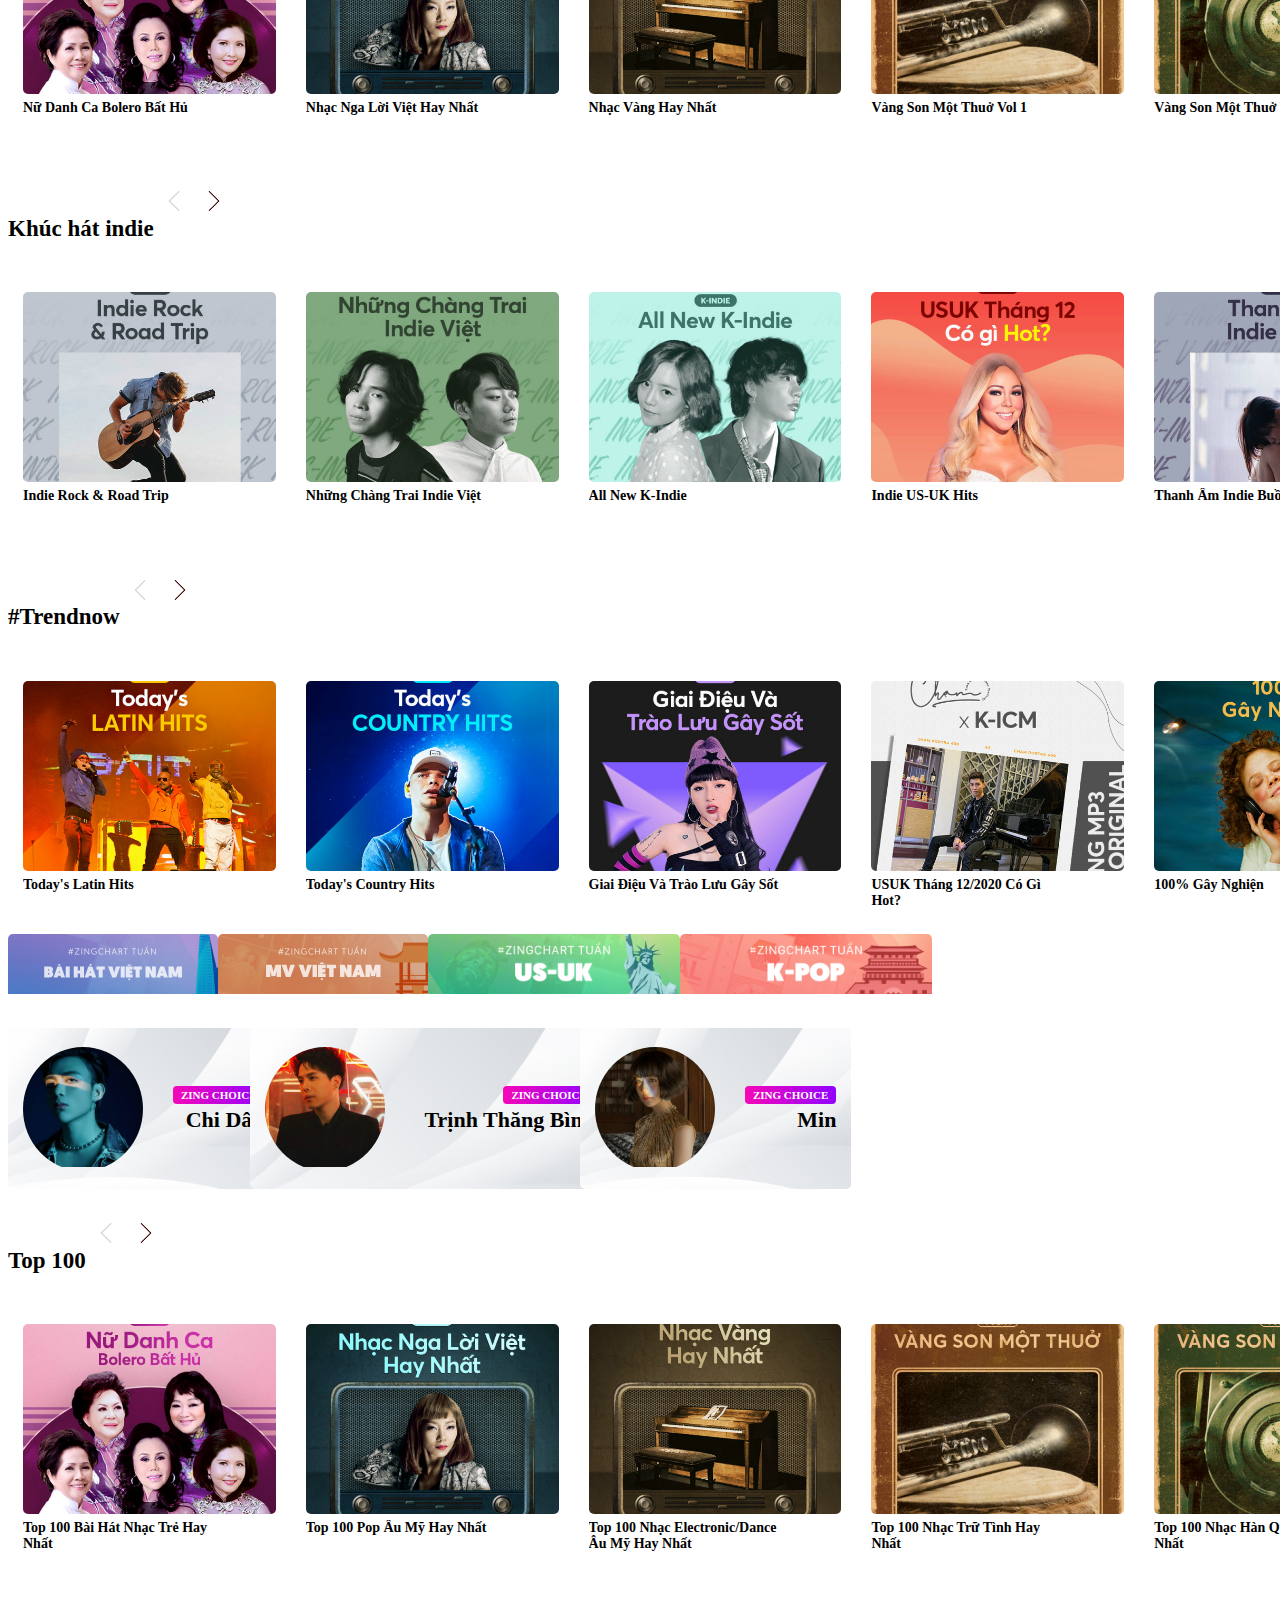
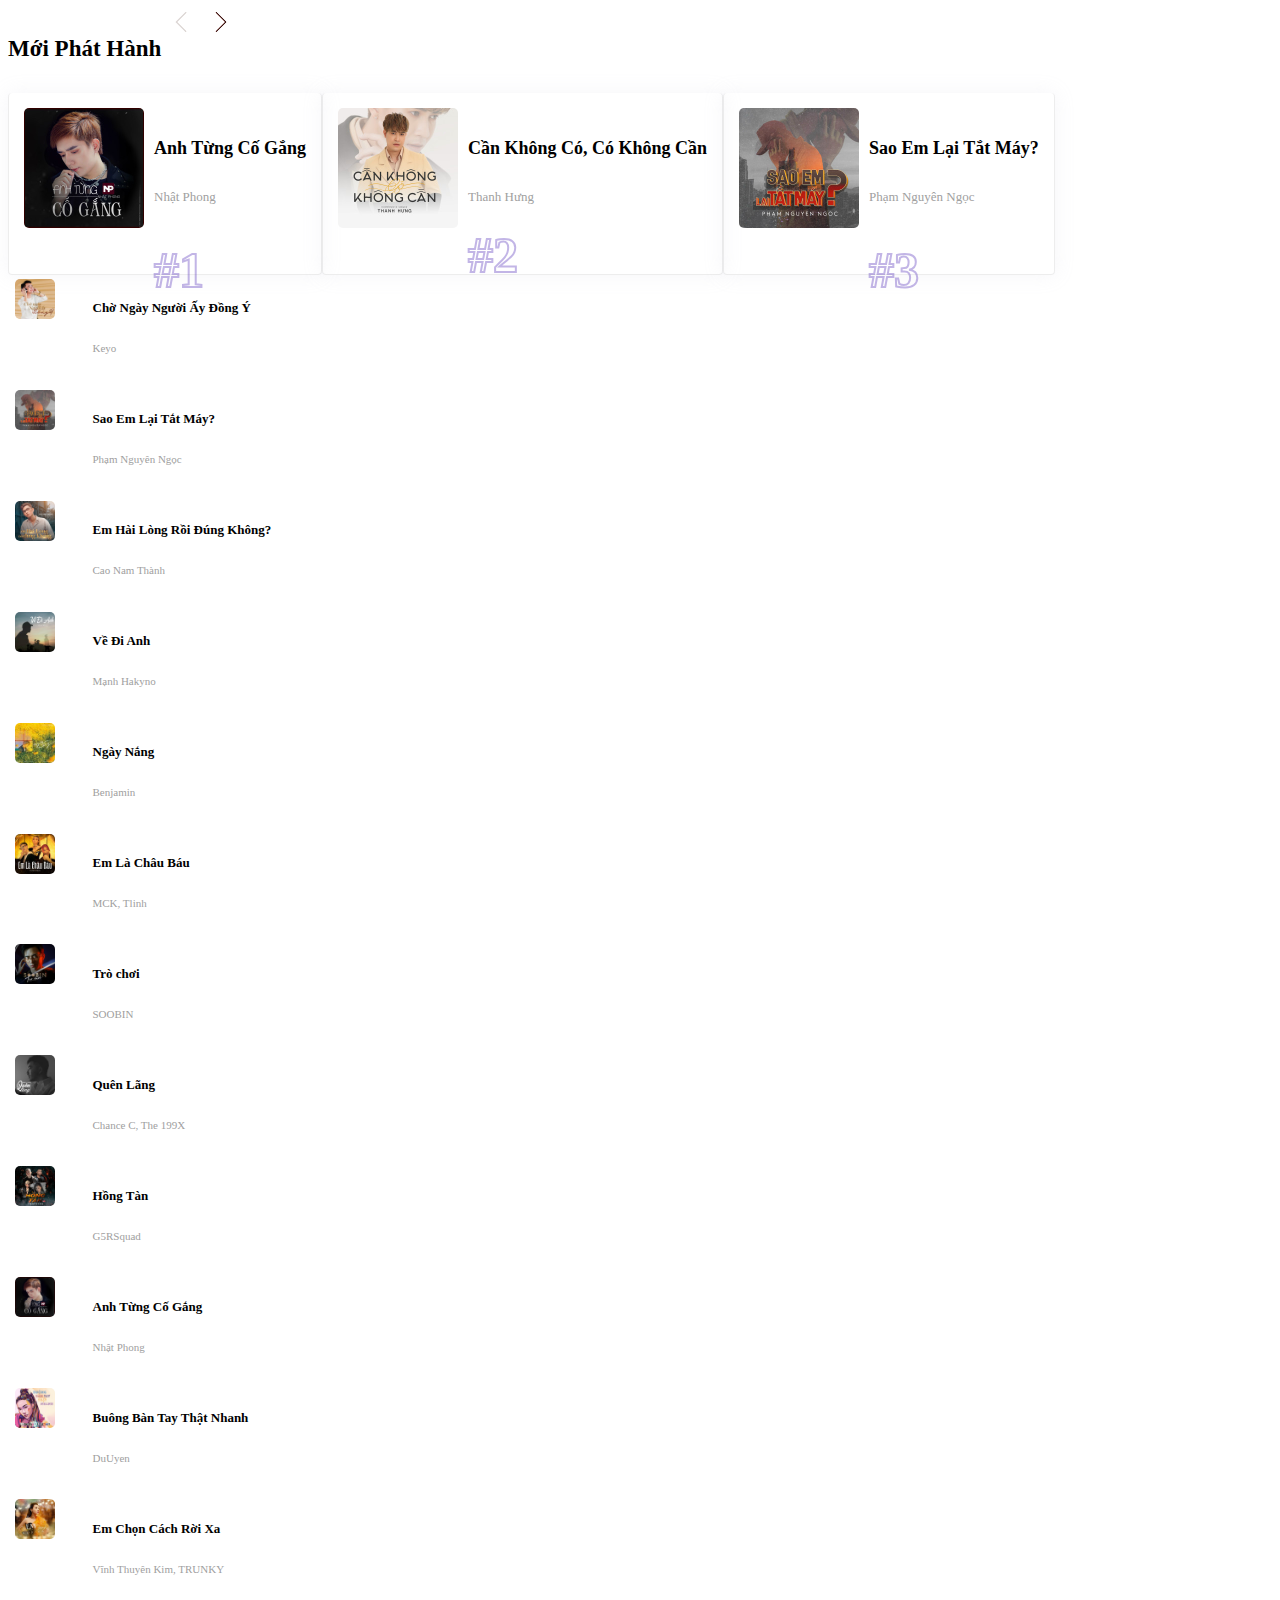
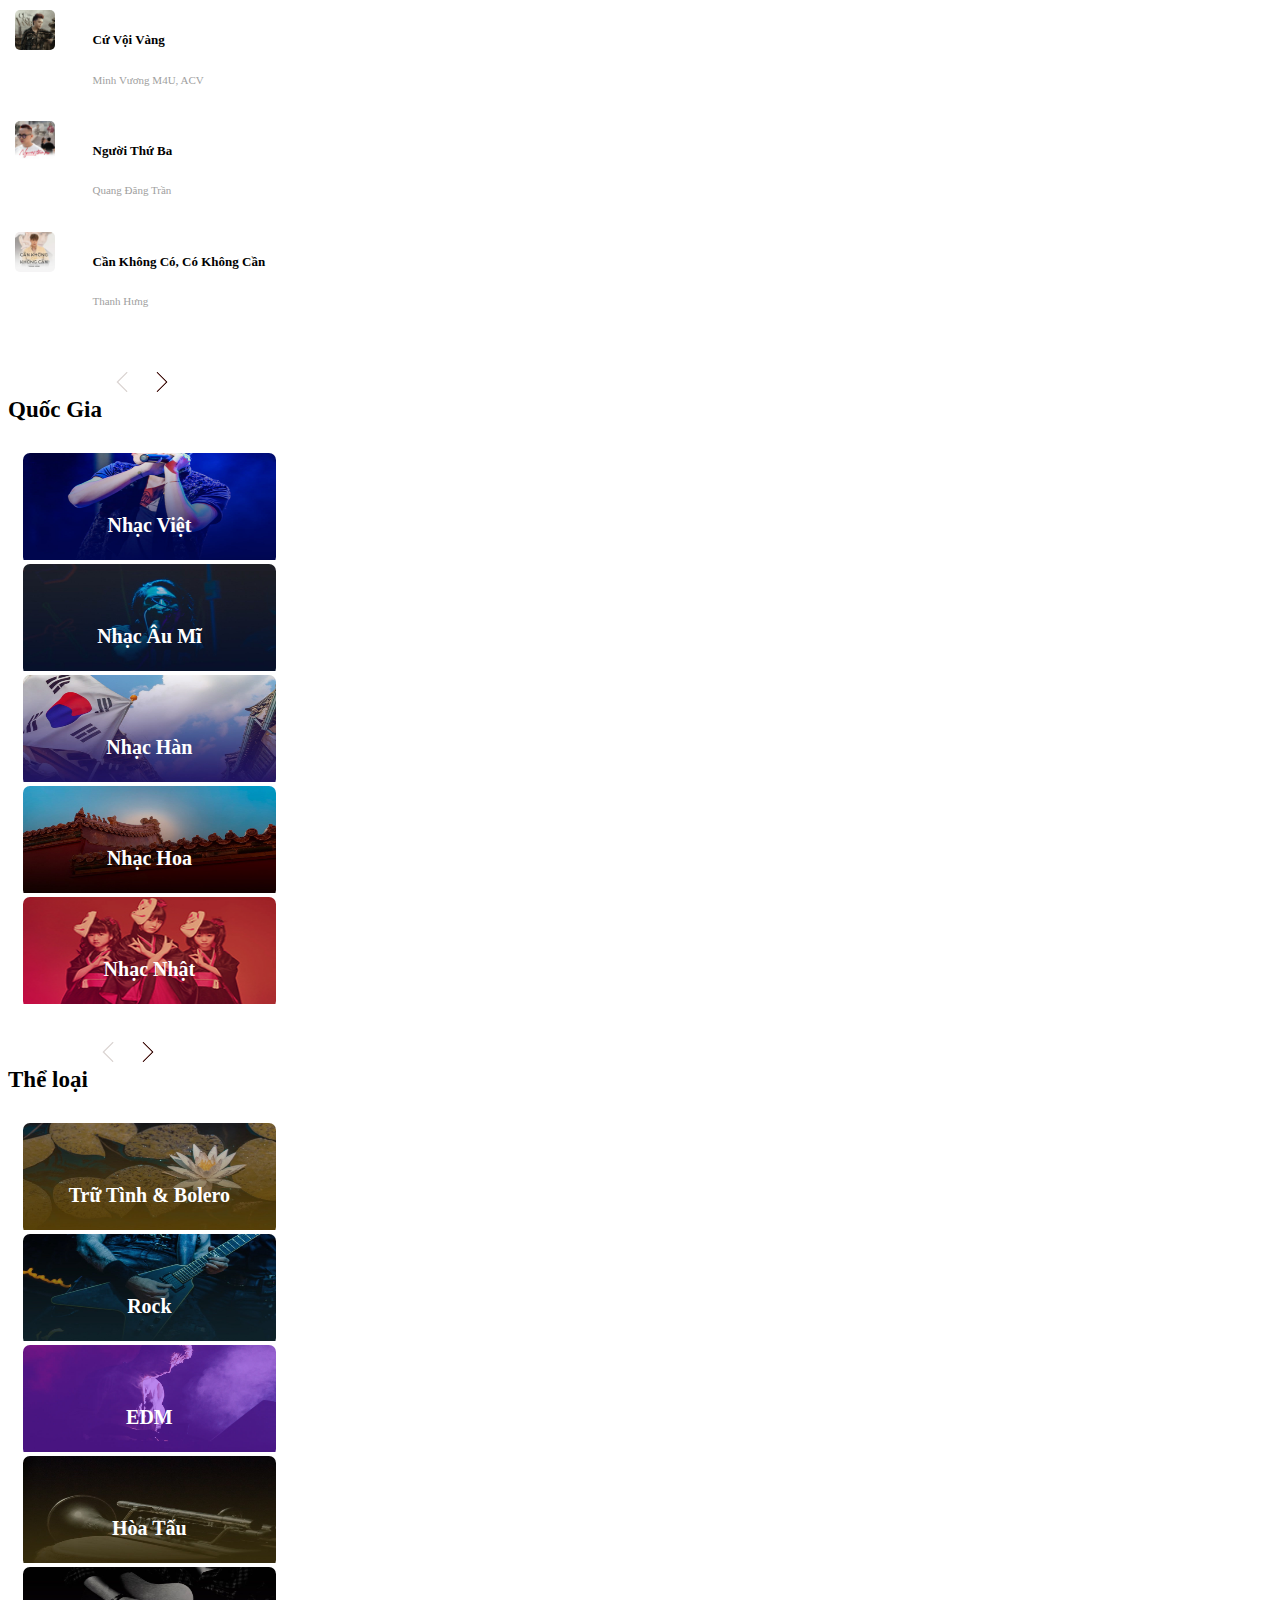
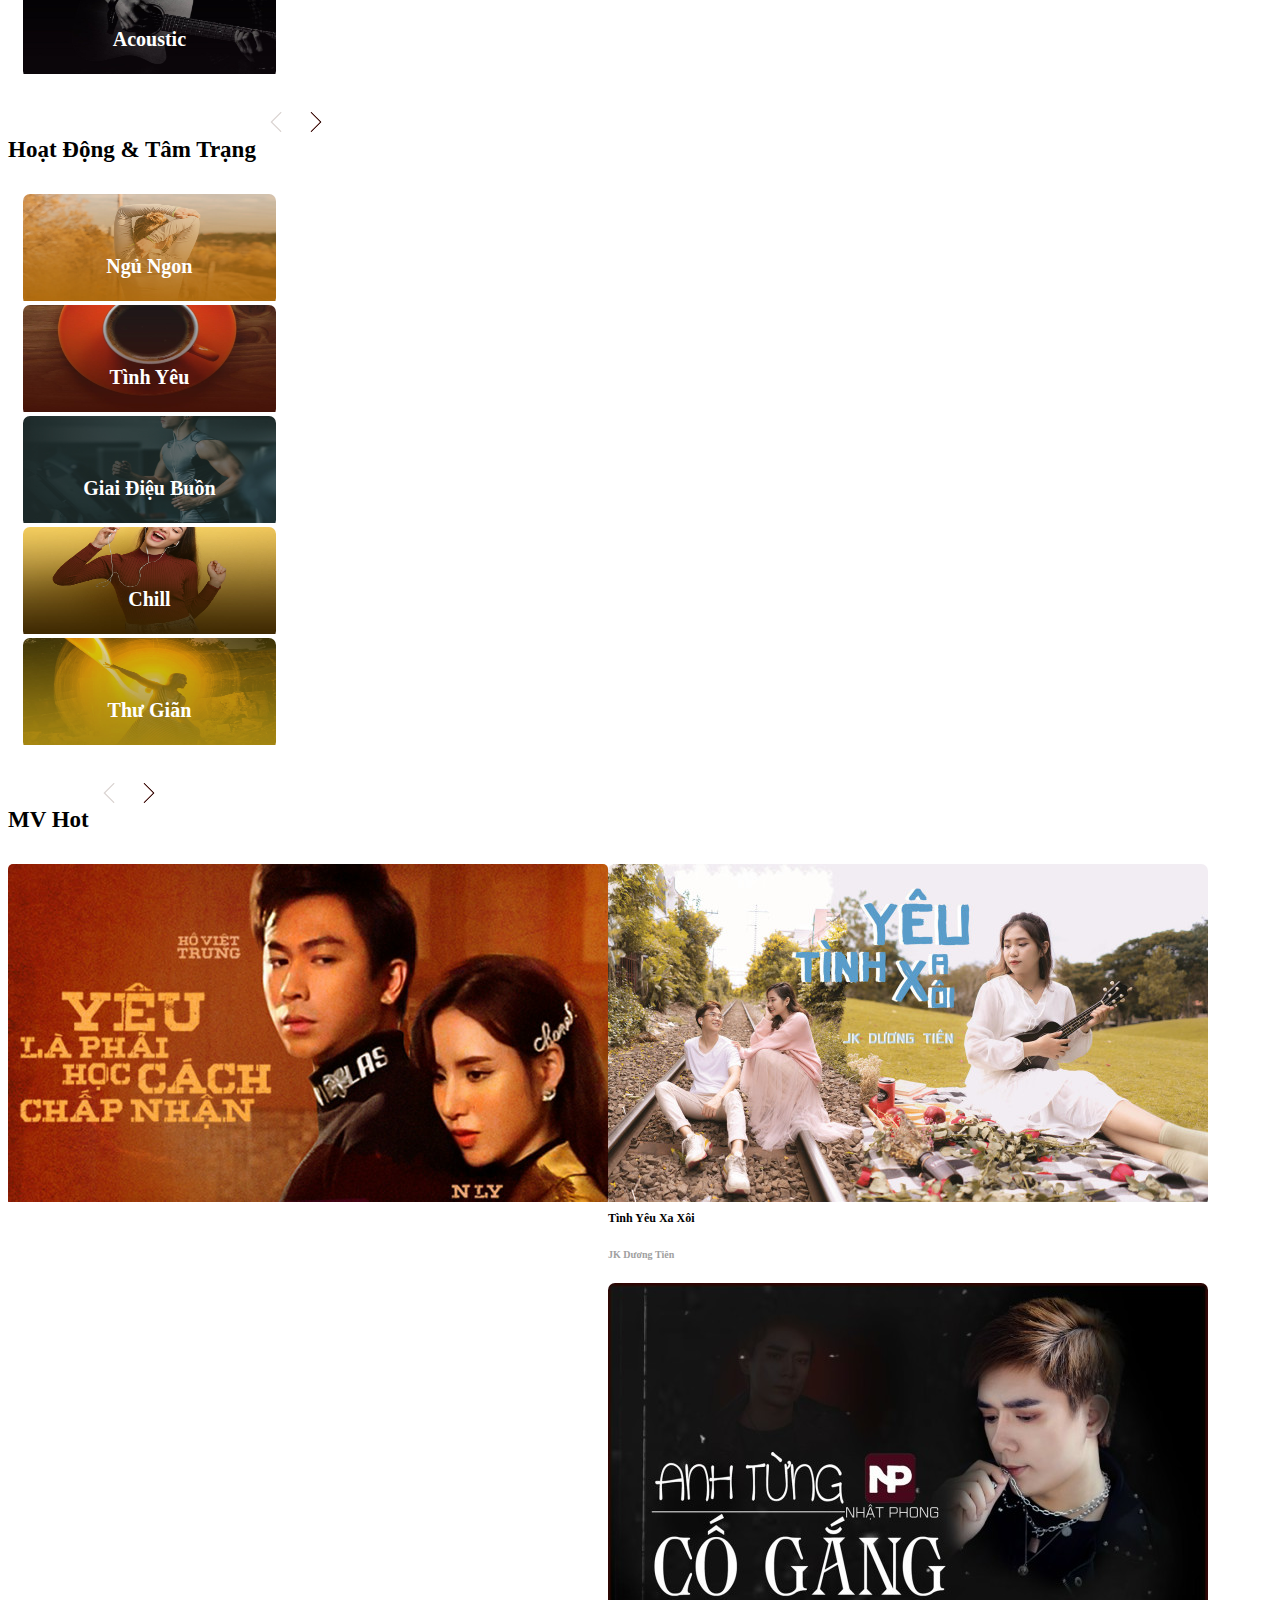
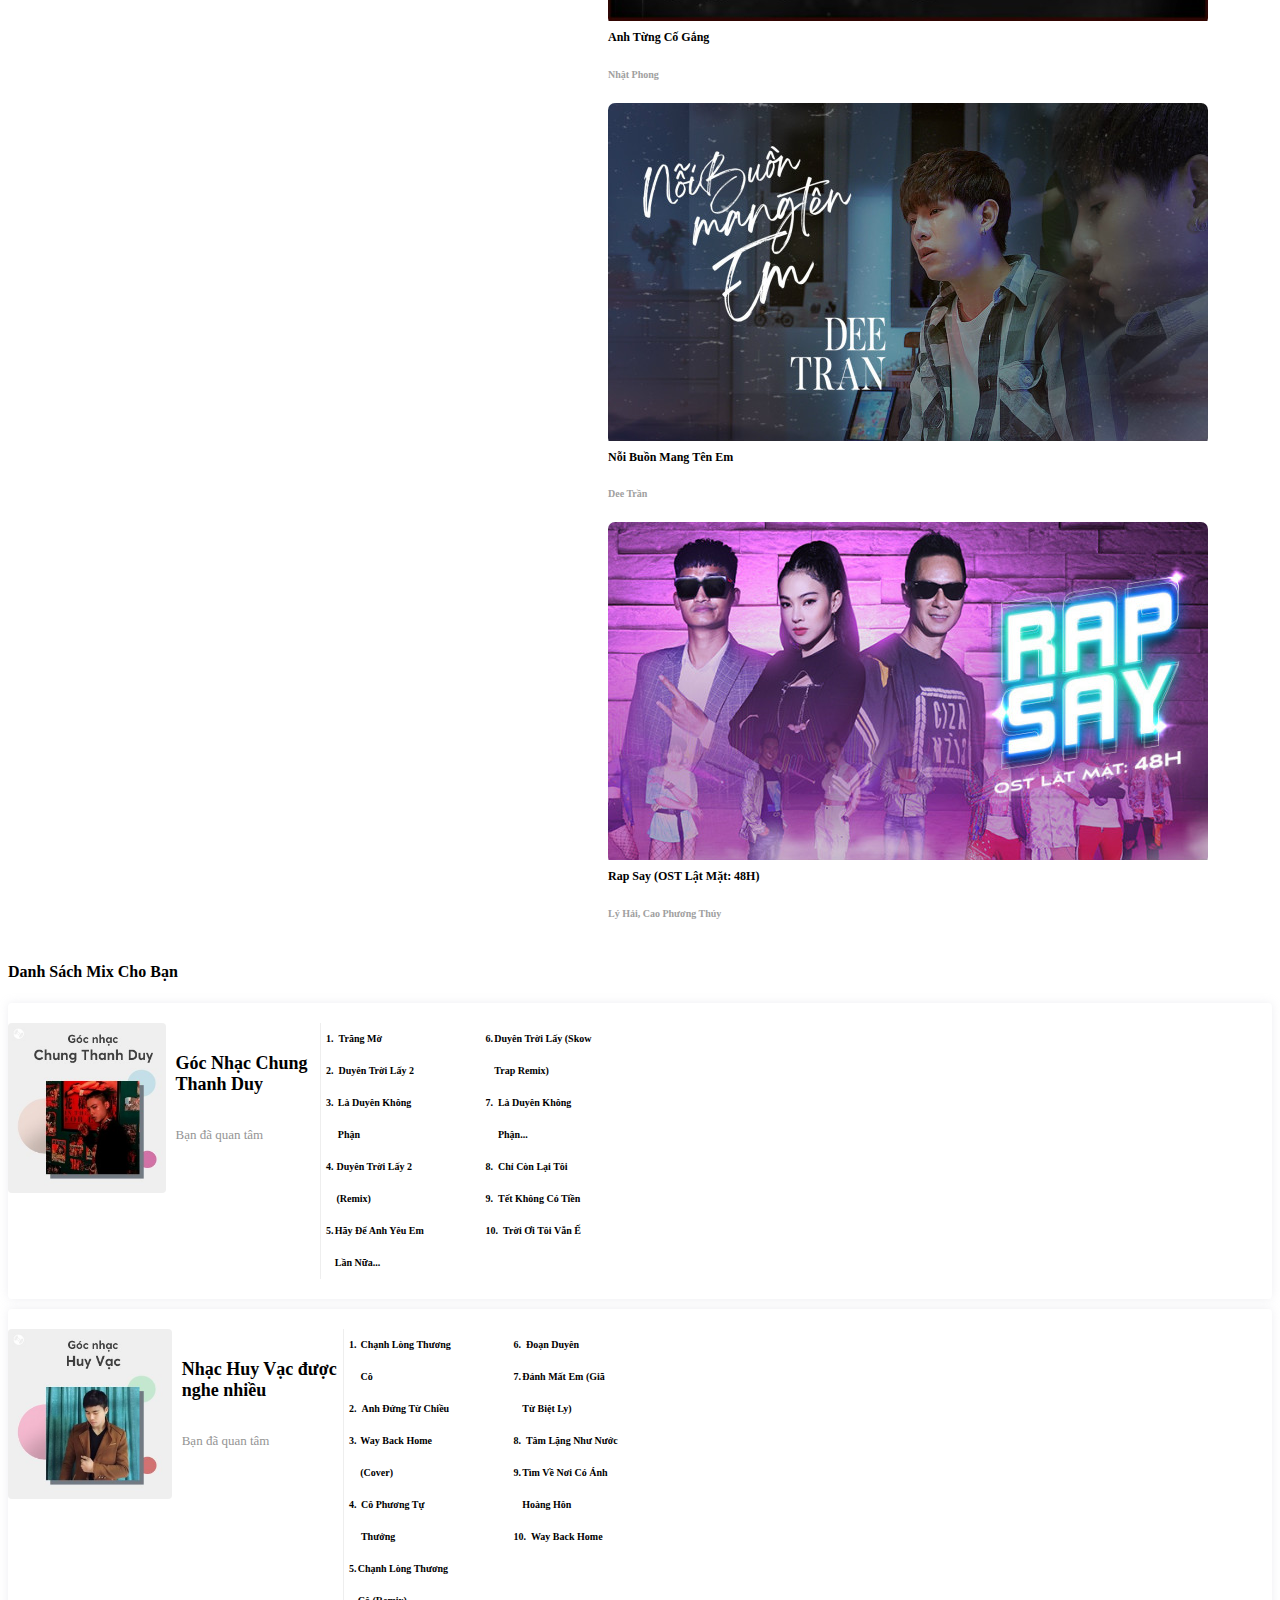
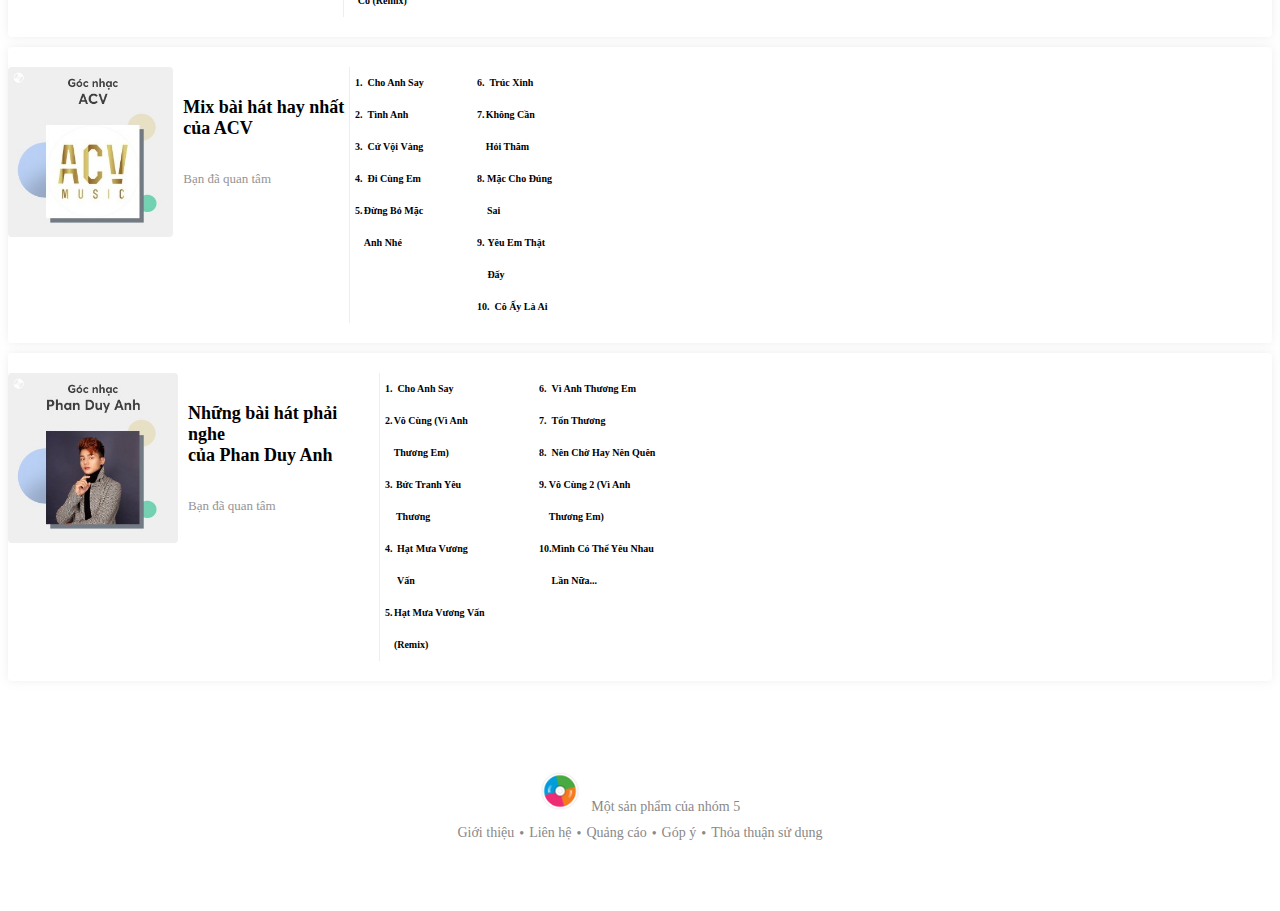
==== commit f5cf808b: "done btl" ====
--- a/index.html
+++ b/index.html
@@ -16,7 +16,7 @@
   <div class="app" id="app" >
 
     <!--HEADER HTML-->
-    <div class="container sticky__header " id="header">
+    <div class="container sticky__header" id="header">
       <header class="row" >
         <div class="header__top col-xl-12">
           <div class="header__logo col-xl-2 ">
@@ -27,7 +27,9 @@
           </div>
           <div class="header__bottom col-xl-12 drop__header">
             <ul class="header__bottom--menu ">
-              <li>Trang chủ</li>
+              <li>
+                <a href="index.html">Trang chủ</a>
+              </li>
               <li class="landmarks_menu">
     
                 <a href="#">#Zingchart</a>
@@ -58,9 +60,13 @@
                   </li>
                 </ul>
               </li>
-              <li>Mới phát hành</li>
+
+              <li>
+                <a href="/page/top-new-release.html">Mới phát hành</a>
+                </li>
               <li class="landmarks_menu">
-                Top 100
+                <a href="http://127.0.0.1:5500/page/huyen/top100.html">Top 100</a>
+                
                 <ul class="mini__menu">
                   <li class="menu__box">
                     <div>Việt Nam</div>
@@ -190,7 +196,8 @@
                 </ul>  
               </li>
               <li class="landmarks_menu">
-                Album
+                <a href="/page/ha/album.html">Album</a>
+                
                 <ul class="mini__menu">
                   <li class="menu__box">
                     <div>Việt Nam</div>
@@ -234,7 +241,8 @@
                 </ul>
               </li>
               <li class="landmarks_menu">
-                Nghệ sĩ
+                
+                <a href="/page/ha/index.html">Nghệ sĩ</a>
                 <ul class="mini__menu mini__menu-custom">
                   <li class="menu__box">
                     <p>Nhạc trẻ</p>
@@ -2365,7 +2373,7 @@
         <div class="row">
           <div class="footer__title col-xl-12">
             <img src="./img/icon/logo-mp-3.png" alt="">
-            <span>Một sản phẩm của nhóm ...</span>
+            <span>Một sản phẩm của nhóm 5</span>
           </div>
           <div class="footer__nav col-xl-12">
             <ul>
--- a/base.css
+++ b/base.css
@@ -44,3 +44,55 @@
 .hover__custom:hover {
   color: #6e55b4 !important;
 }
+
+.mg-top {
+  margin-top: 0 !important;
+}
+
+.rotate__down {
+  transform: rotate(90deg) !important;
+}
+
+.top__new-blue {
+  color: #4a90e2;
+}
+
+.top__new-green {
+  color: #50e3c2;
+}
+
+.top__new-red {
+  color: #e4340d;
+}
+
+.top__trans {
+  transform: translateX(-4px);
+}
+
+.top__number-trans {
+  transform: translateX(-8px);
+}
+
+.top__number-trans-1 {
+  transform: translateX(-7px);
+}
+
+.top__number-icon {
+  position: relative;
+  left: -3px;
+}
+
+.top__number-icon-1 {
+  position: relative;
+  left: -1px;
+}
+
+
+.top__number-element {
+  position: relative;
+  left: -4px;
+}
+
+.choose {
+  color : #6e55b4 !important;
+}